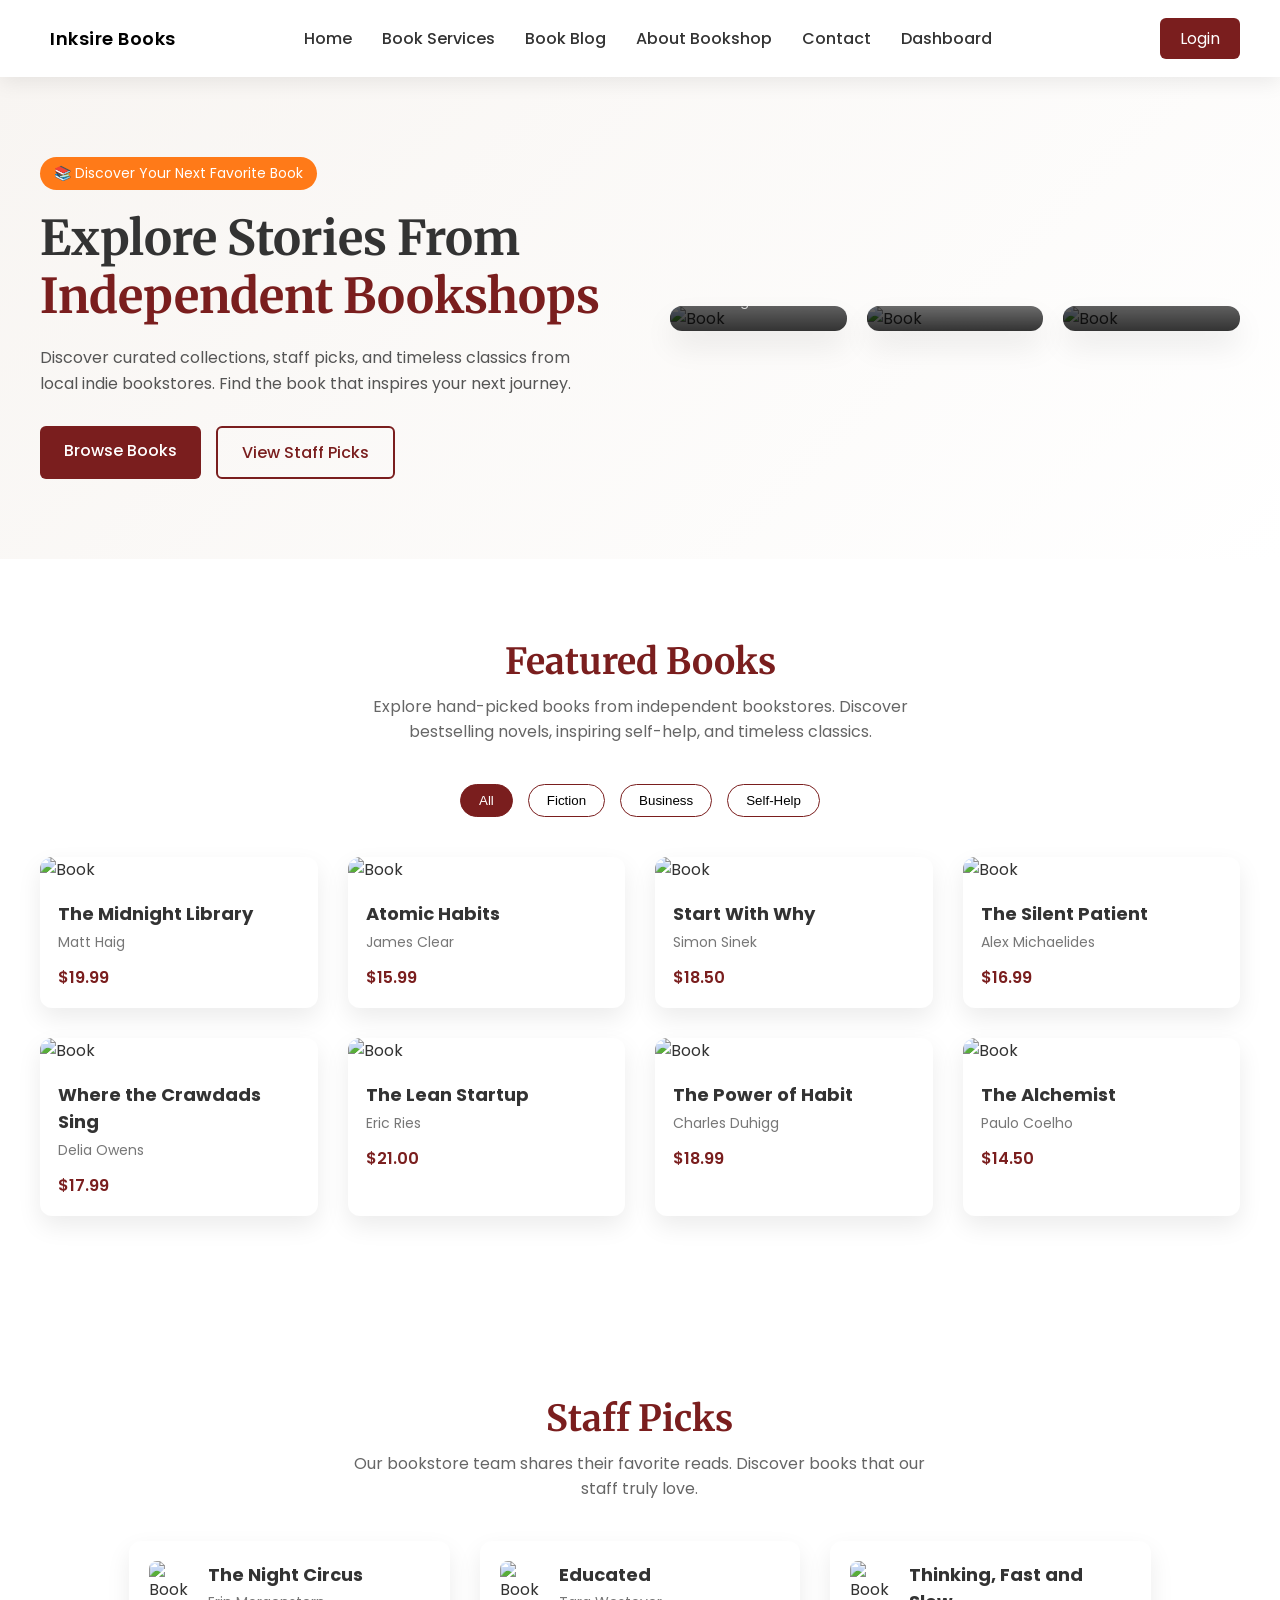
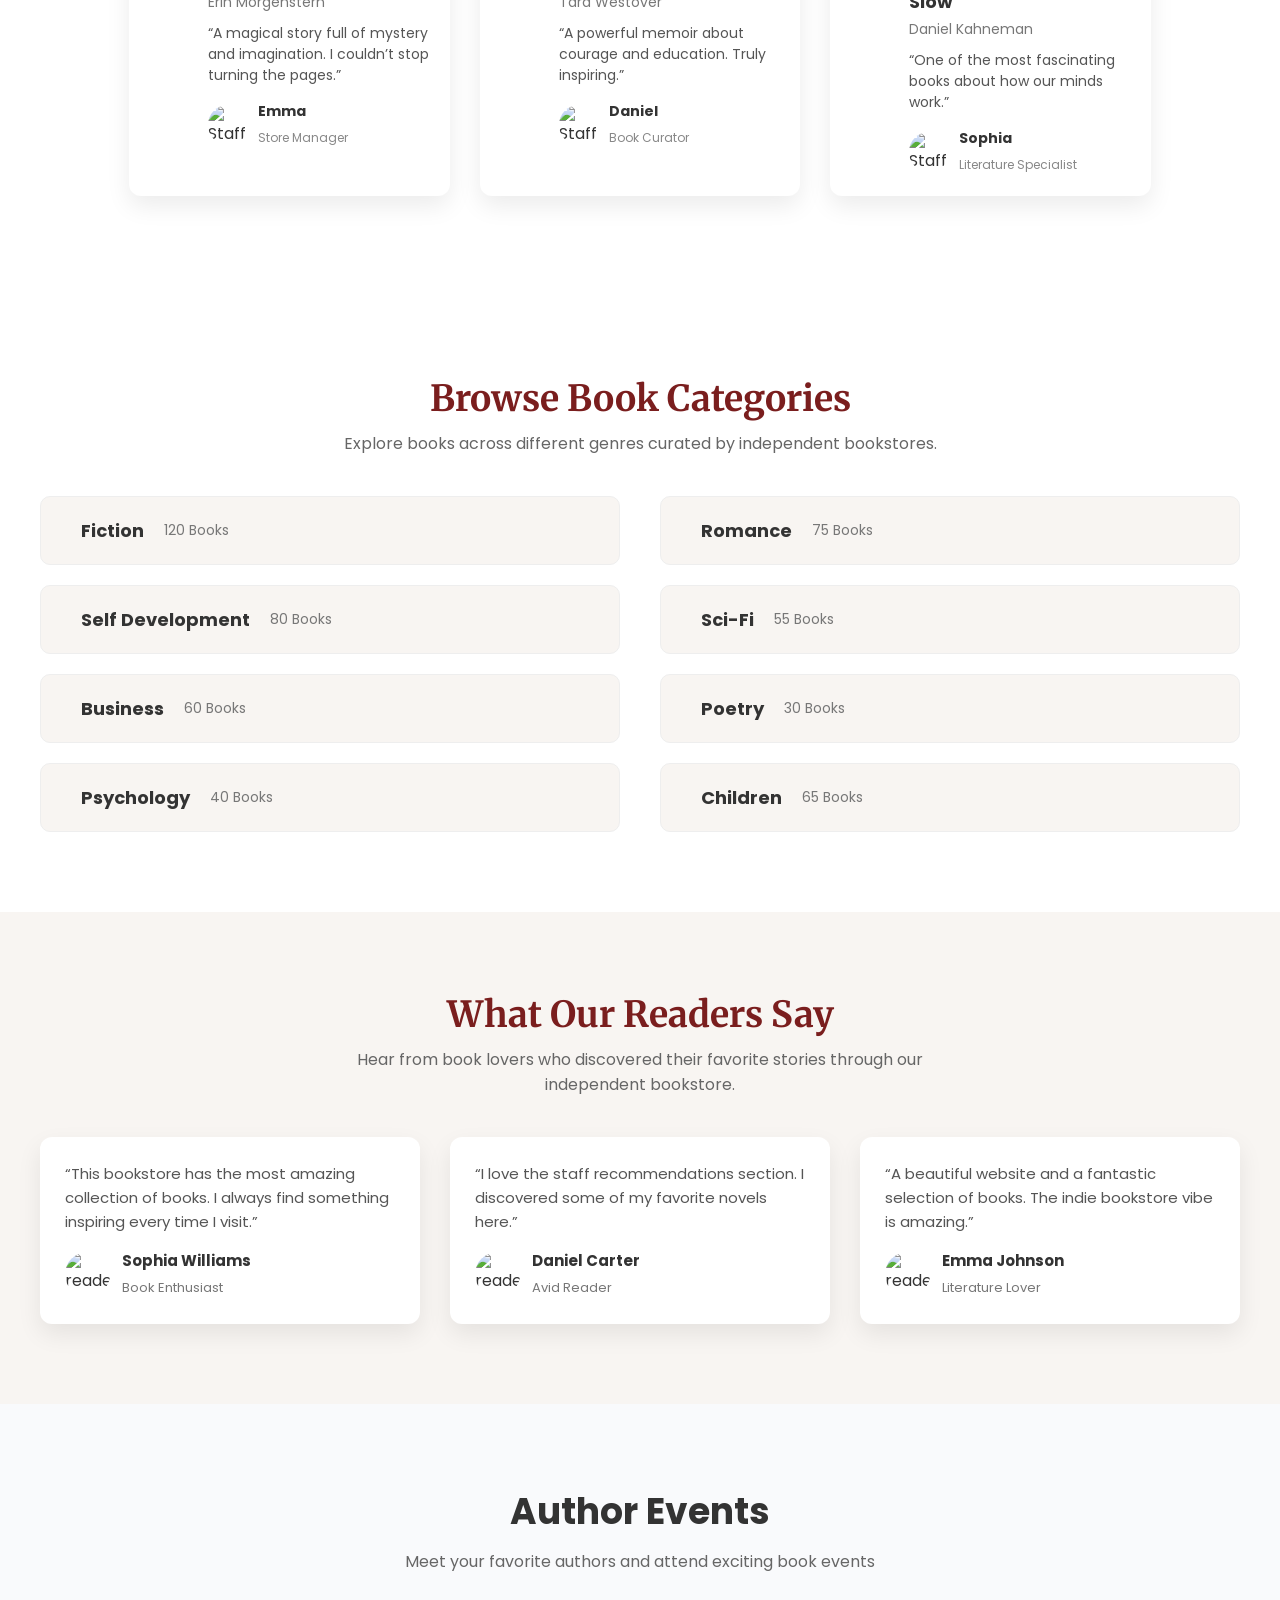
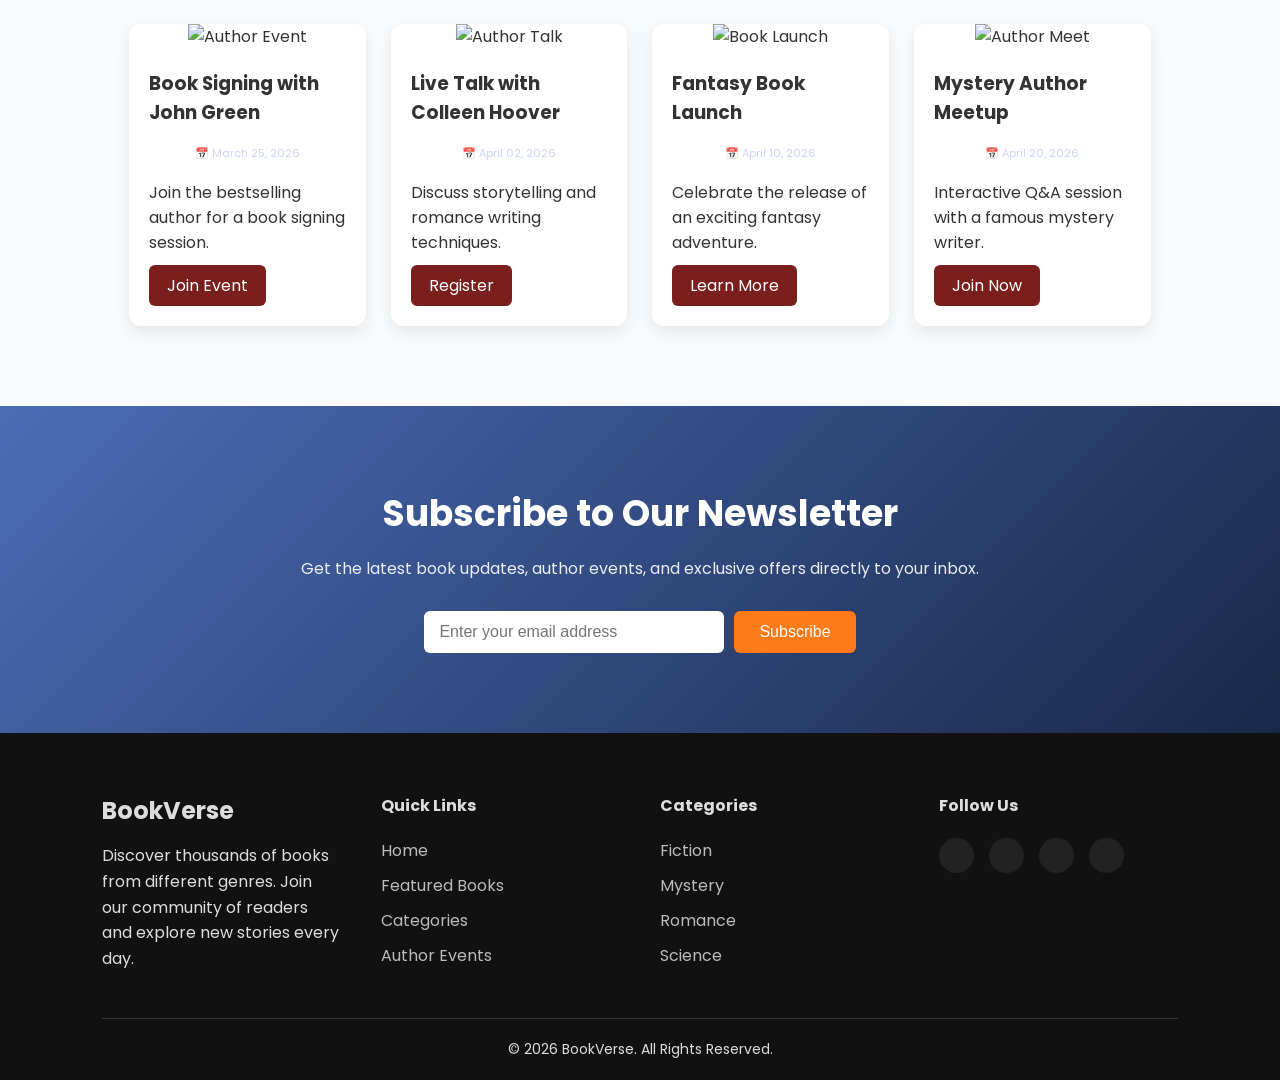
==== pages/index.html @ 0a670c66 "Add browser icon" ====
<!doctype html>
<html lang="en" dir="ltr">
<head>

<meta charset="UTF-8">
<meta name="viewport" content="width=device-width, initial-scale=1.0">

<title>Local Indie Bookstore</title>

<!-- Google Fonts -->
<link href="https://fonts.googleapis.com/css2?family=Merriweather:wght@300;400;700&family=Poppins:wght@300;400;500;600&display=swap" rel="stylesheet">

<!-- CSS -->
<link rel="stylesheet" href="../assets/css/style.css">
<link rel="stylesheet" href="../assets/css/dark-mode.css">
<link rel="stylesheet" href="../assets/css/rtl.css">

<!-- Icons -->
<link rel="stylesheet" href="https://cdnjs.cloudflare.com/ajax/libs/font-awesome/7.0.1/css/all.min.css">
<link rel="icon" type="image/svg+xml" href="data:image/svg+xml,%3Csvg xmlns='http://www.w3.org/2000/svg' viewBox='0 0 64 64'%3E%3Crect width='64' height='64' rx='12' fill='%23f2e9d8'/%3E%3Cpath d='M16 14h18c6 0 10 4 10 10v28c0 2-2 4-4 4H22c-3 0-6 2-6 4V14z' fill='%23925a2c'/%3E%3Cpath d='M16 14h18c6 0 10 4 10 10v28c0 2-2 4-4 4H22c-3 0-6 2-6 4' fill='none' stroke='%23fff' stroke-width='2'/%3E%3C/svg%3E">

</head>

<body>

<!-- HEADER -->
<header class="header">

<div class="container">

<div class="nav-wrapper">

<!-- LOGO with Font Awesome Icon -->
<!-- LOGO -->
<div class="logo">
<a href="../pages/index.html" class="logo-text">

<i class="fa-solid fa-book"></i>
<span>Inksire Books </span>

</a>
</div>

<!-- HAMBURGER -->
<div class="hamburger">
<i class="fa-solid fa-bars"></i>
</div>

<!-- NAVIGATION -->
<!-- <nav class="nav-menu">

<ul>

<li class="dropdown">

<a href="#">
Home
<span class="arrow">
<i class="fa-solid fa-chevron-down"></i>
</span>
</a>

<ul class="dropdown-menu">
<li><a href="index.html">Home Page 1</a></li>
<li><a href="Home page 2.html">Home Page 2</a></li>
</ul>

</li>

<li>
<a href="services.html">Book Services</a>
</li>

<li>
<a href="blog.html">Book Blog</a>
</li>

<li>
<a href="about.html">About Bookshop</a>
</li>

<li>
<a href="contact.html">Contact</a>
</li>
<ul>

<li class="dropdown">

<a href="#">
Dashboard
<span class="arrow">
<i class="fa-solid fa-chevron-down"></i>
</span>
</a>

<ul class="dropdown-menu">
<li><a href="Admin Dashboard.html">Admin Dashboard</a></li>
<li><a href="User Dashboard.html">User Dashboard</a></li>
</ul>
</ul>

</nav> -->
<nav class="nav-menu">

<ul>

<li class="dropdown">
<a href="#">
Home <span class="arrow"><i class="fa-solid fa-chevron-down"></i></span>
</a>
<ul class="dropdown-menu">
<li><a href="index.html">Home Page 1</a></li>
<li><a href="Home page 2.html">Home Page 2</a></li>
</ul>
</li>

<li><a href="services.html">Book Services</a></li>
<li><a href="blog.html">Book Blog</a></li>
<li><a href="about.html">About Bookshop</a></li>
<li><a href="contact.html">Contact</a></li>

<!-- ✅ FIXED DASHBOARD -->
<li class="dropdown">
<a href="#">
Dashboard <span class="arrow"><i class="fa-solid fa-chevron-down"></i></span>
</a>
<ul class="dropdown-menu">
<li><a href="Admin Dashboard.html">Admin Dashboard</a></li>
<li><a href="User Dashboard.html">User Dashboard</a></li>
</ul>
</li>

</ul>

</nav>

<!-- ACTIONS -->
<div class="nav-actions">

<button id="themeToggle" class="icon-btn">
<i class="fa-solid fa-sun"></i>
</button>

<button id="rtlToggle" class="icon-btn">
<i class="fa-solid fa-language"></i>
</button>

<a href="login.html" class="btn-login">
Login
</a>

</div>

</div>

</div>

</header>
<!-- ================= HERO SECTION ================= -->
<section class="hero">

  <div class="container hero-container">

    <!-- LEFT CONTENT -->
    <div class="hero-content">

      <span class="hero-tag">📚 Discover Your Next Favorite Book</span>

      <h1>
        Explore Stories From <span>Independent Bookshops</span>
      </h1>

      <p>
        Discover curated collections, staff picks, and timeless classics
        from local indie bookstores. Find the book that inspires your next journey.
      </p>

      <div class="hero-buttons">
        <a href="#" class="btn-primary">Browse Books</a>
        <a href="#" class="btn-secondary">View Staff Picks</a>
      </div>

    </div>


    <!-- RIGHT BOOK CARDS -->
    <div class="hero-books">

      <div class="book-card">
        <img src="https://images.unsplash.com/photo-1512820790803-83ca734da794" alt="Book">
        <div class="book-info">
          <h4>The Midnight Library</h4>
          <span>Matt Haig</span>
        </div>
      </div>

      <div class="book-card">
        <img src="https://images.unsplash.com/photo-1524578271613-d550eacf6090" alt="Book">
        <div class="book-info">
          <h4>Atomic Habits</h4>
          <span>James Clear</span>
        </div>
      </div>

      <div class="book-card">
        <img src="https://images.unsplash.com/photo-1524995997946-a1c2e315a42f" alt="Book">
        <div class="book-info">
          <h4>The Silent Patient</h4>
          <span>Alex Michaelides</span>
        </div>
      </div>

    </div>

  </div>

</section>
<!-- ================= FEATURED BOOKS ================= -->
<section class="featured-books">

  <div class="container">

    <!-- SECTION HEADER -->
    <div class="section-header">

      <h2>Featured Books</h2>

      <p>
        Explore hand-picked books from independent bookstores. Discover
        bestselling novels, inspiring self-help, and timeless classics.
      </p>

    </div>


    <!-- FILTER BUTTONS -->
    <div class="book-filters">

      <button class="filter-btn active" data-filter="all">All</button>
      <button class="filter-btn" data-filter="fiction">Fiction</button>
      <button class="filter-btn" data-filter="business">Business</button>
      <button class="filter-btn" data-filter="self">Self-Help</button>

    </div>


    <!-- BOOK GRID -->
    <div class="books-grid">

      <!-- BOOK 1 -->
      <div class="book-item fiction">

        <div class="book-image">
          <img src="https://images.unsplash.com/photo-1544947950-fa07a98d237f" alt="Book">
        </div>

        <div class="book-details">

          <h3>The Midnight Library</h3>

          <span class="author">Matt Haig</span>

          <div class="rating">
            <i class="fa-solid fa-star"></i>
            <i class="fa-solid fa-star"></i>
            <i class="fa-solid fa-star"></i>
            <i class="fa-solid fa-star"></i>
            <i class="fa-regular fa-star"></i>
          </div>

          <div class="book-footer">

            <span class="price">$19.99</span>

            <div class="book-actions">
              <a href="#"><i class="fa-solid fa-cart-shopping"></i></a>
              <a href="#"><i class="fa-solid fa-eye"></i></a>
            </div>

          </div>

        </div>

      </div>


      <!-- BOOK 2 -->
      <div class="book-item self">

        <div class="book-image">
          <img src="https://images.unsplash.com/photo-1524578271613-d550eacf6090" alt="Book">
        </div>

        <div class="book-details">

          <h3>Atomic Habits</h3>

          <span class="author">James Clear</span>

          <div class="rating">
            <i class="fa-solid fa-star"></i>
            <i class="fa-solid fa-star"></i>
            <i class="fa-solid fa-star"></i>
            <i class="fa-solid fa-star"></i>
            <i class="fa-solid fa-star"></i>
          </div>

          <div class="book-footer">

            <span class="price">$15.99</span>

            <div class="book-actions">
              <a href="#"><i class="fa-solid fa-cart-shopping"></i></a>
              <a href="#"><i class="fa-solid fa-eye"></i></a>
            </div>

          </div>

        </div>

      </div>


      <!-- BOOK 3 -->
      <div class="book-item business">

        <div class="book-image">
          <img src="https://images.unsplash.com/photo-1516979187457-637abb4f9353" alt="Book">
        </div>

        <div class="book-details">

          <h3>Start With Why</h3>

          <span class="author">Simon Sinek</span>

          <div class="rating">
            <i class="fa-solid fa-star"></i>
            <i class="fa-solid fa-star"></i>
            <i class="fa-solid fa-star"></i>
            <i class="fa-solid fa-star"></i>
            <i class="fa-regular fa-star"></i>
          </div>

          <div class="book-footer">

            <span class="price">$18.50</span>

            <div class="book-actions">
              <a href="#"><i class="fa-solid fa-cart-shopping"></i></a>
              <a href="#"><i class="fa-solid fa-eye"></i></a>
            </div>

          </div>

        </div>

      </div>


      <!-- BOOK 4 -->
      <div class="book-item fiction">

        <div class="book-image">
          <img src="https://images.unsplash.com/photo-1524995997946-a1c2e315a42f" alt="Book">
        </div>

        <div class="book-details">

          <h3>The Silent Patient</h3>

          <span class="author">Alex Michaelides</span>

          <div class="rating">
            <i class="fa-solid fa-star"></i>
            <i class="fa-solid fa-star"></i>
            <i class="fa-solid fa-star"></i>
            <i class="fa-solid fa-star"></i>
            <i class="fa-regular fa-star"></i>
          </div>

          <div class="book-footer">

            <span class="price">$16.99</span>

            <div class="book-actions">
              <a href="#"><i class="fa-solid fa-cart-shopping"></i></a>
              <a href="#"><i class="fa-solid fa-eye"></i></a>
            </div>

          </div>

        </div>

      </div>

      <!-- BOOK 5 -->
<div class="book-item fiction">

  <div class="book-image">
    <img src="https://images.unsplash.com/photo-1495446815901-a7297e633e8d" alt="Book">
  </div>

  <div class="book-details">

    <h3>Where the Crawdads Sing</h3>

    <span class="author">Delia Owens</span>

    <div class="rating">
      <i class="fa-solid fa-star"></i>
      <i class="fa-solid fa-star"></i>
      <i class="fa-solid fa-star"></i>
      <i class="fa-solid fa-star"></i>
      <i class="fa-regular fa-star"></i>
    </div>

    <div class="book-footer">
      <span class="price">$17.99</span>

      <div class="book-actions">
        <a href="#"><i class="fa-solid fa-cart-shopping"></i></a>
        <a href="#"><i class="fa-solid fa-eye"></i></a>
      </div>
    </div>

  </div>

</div>


<!-- BOOK 6 -->
<div class="book-item business">

  <div class="book-image">
    <img src="https://images.pexels.com/photos/1485653/pexels-photo-1485653.jpeg" alt="Book">
  </div>

  <div class="book-details">

    <h3>The Lean Startup</h3>

    <span class="author">Eric Ries</span>

    <div class="rating">
      <i class="fa-solid fa-star"></i>
      <i class="fa-solid fa-star"></i>
      <i class="fa-solid fa-star"></i>
      <i class="fa-solid fa-star"></i>
      <i class="fa-regular fa-star"></i>
    </div>

    <div class="book-footer">
      <span class="price">$21.00</span>

      <div class="book-actions">
        <a href="#"><i class="fa-solid fa-cart-shopping"></i></a>
        <a href="#"><i class="fa-solid fa-eye"></i></a>
      </div>
    </div>

  </div>

</div>


<!-- BOOK 7 -->
<div class="book-item self">

  <div class="book-image">
    <img src="https://images.unsplash.com/photo-1476275466078-4007374efbbe" alt="Book">
  </div>

  <div class="book-details">

    <h3>The Power of Habit</h3>

    <span class="author">Charles Duhigg</span>

    <div class="rating">
      <i class="fa-solid fa-star"></i>
      <i class="fa-solid fa-star"></i>
      <i class="fa-solid fa-star"></i>
      <i class="fa-solid fa-star"></i>
      <i class="fa-solid fa-star"></i>
    </div>

    <div class="book-footer">
      <span class="price">$18.99</span>

      <div class="book-actions">
        <a href="#"><i class="fa-solid fa-cart-shopping"></i></a>
        <a href="#"><i class="fa-solid fa-eye"></i></a>
      </div>
    </div>

  </div>

</div>


<!-- BOOK 8 -->
<div class="book-item fiction">

  <div class="book-image">
    <img src="https://images.unsplash.com/photo-1507842217343-583bb7270b66" alt="Book">
  </div>

  <div class="book-details">

    <h3>The Alchemist</h3>

    <span class="author">Paulo Coelho</span>

    <div class="rating">
      <i class="fa-solid fa-star"></i>
      <i class="fa-solid fa-star"></i>
      <i class="fa-solid fa-star"></i>
      <i class="fa-solid fa-star"></i>
      <i class="fa-regular fa-star"></i>
    </div>

    <div class="book-footer">
      <span class="price">$14.50</span>

      <div class="book-actions">
        <a href="#"><i class="fa-solid fa-cart-shopping"></i></a>
        <a href="#"><i class="fa-solid fa-eye"></i></a>
      </div>
    </div>

  </div>

</div>

    </div>

  </div>

</section>
<!-- ================= STAFF PICKS ================= -->

<section class="staff-picks">

  <div class="container">

    <!-- SECTION TITLE -->
    <div class="section-header">

      <h2>Staff Picks</h2>

      <p>
        Our bookstore team shares their favorite reads. Discover books that our staff truly love.
      </p>

    </div>


    <!-- PICKS GRID -->
    <div class="staff-grid">

      <!-- PICK 1 -->
      <div class="staff-card">

        <div class="staff-book">
          <img src="https://images.unsplash.com/photo-1544716278-ca5e3f4abd8c" alt="Book">
        </div>

        <div class="staff-info">

          <h3>The Night Circus</h3>
          <span class="author">Erin Morgenstern</span>

          <p class="staff-review">
            “A magical story full of mystery and imagination. I couldn’t stop turning the pages.”
          </p>

          <div class="staff-member">

            <img src="https://randomuser.me/api/portraits/women/45.jpg" alt="Staff">

            <div>
              <h4>Emma</h4>
              <span>Store Manager</span>
            </div>

          </div>

        </div>

      </div>


      <!-- PICK 2 -->
      <div class="staff-card">

        <div class="staff-book">
          <img src="https://images.unsplash.com/photo-1519681393784-d120267933ba" alt="Book">
        </div>

        <div class="staff-info">

          <h3>Educated</h3>
          <span class="author">Tara Westover</span>

          <p class="staff-review">
            “A powerful memoir about courage and education. Truly inspiring.”
          </p>

          <div class="staff-member">

            <img src="https://randomuser.me/api/portraits/men/32.jpg" alt="Staff">

            <div>
              <h4>Daniel</h4>
              <span>Book Curator</span>
            </div>

          </div>

        </div>

      </div>


      <!-- PICK 3 -->
      <div class="staff-card">

        <div class="staff-book">
          <img src="https://images.pexels.com/photos/159866/books-book-pages-read-literature-159866.jpeg" alt="Book">
        </div>

        <div class="staff-info">

          <h3>Thinking, Fast and Slow</h3>
          <span class="author">Daniel Kahneman</span>

          <p class="staff-review">
            “One of the most fascinating books about how our minds work.”
          </p>

          <div class="staff-member">

            <img src="https://randomuser.me/api/portraits/women/68.jpg" alt="Staff">

            <div>
              <h4>Sophia</h4>
              <span>Literature Specialist</span>
            </div>

          </div>

        </div>

      </div>

    </div>

  </div>

</section>
<!-- ================= BOOK CATEGORIES ================= -->

<section class="book-categories">

<div class="container">

<div class="section-header">

<h2>Browse Book Categories</h2>

<p>
Explore books across different genres curated by independent bookstores.
</p>

</div>


<div class="categories-wrapper">

<!-- COLUMN 1 -->
<div class="category-column">

<div class="category-card">
<i class="fa-solid fa-book-open category-icon"></i>
<h3>Fiction</h3>
<span>120 Books</span>
</div>

<div class="category-card">
<i class="fa-solid fa-lightbulb category-icon"></i>
<h3>Self Development</h3>
<span>80 Books</span>
</div>

<div class="category-card">
<i class="fa-solid fa-chart-line category-icon"></i>
<h3>Business</h3>
<span>60 Books</span>
</div>

<div class="category-card">
<i class="fa-solid fa-brain category-icon"></i>
<h3>Psychology</h3>
<span>40 Books</span>
</div>

</div>


<!-- COLUMN 2 -->
<div class="category-column">

<div class="category-card">
<i class="fa-solid fa-heart category-icon"></i>
<h3>Romance</h3>
<span>75 Books</span>
</div>

<div class="category-card">
<i class="fa-solid fa-user-astronaut category-icon"></i>
<h3>Sci-Fi</h3>
<span>55 Books</span>
</div>

<div class="category-card">
<i class="fa-solid fa-feather category-icon"></i>
<h3>Poetry</h3>
<span>30 Books</span>
</div>

<div class="category-card">
<i class="fa-solid fa-child category-icon"></i>
<h3>Children</h3>
<span>65 Books</span>
</div>

</div>

</div>

</div>

</section>
<!-- ================= TESTIMONIALS ================= -->

<section class="testimonials">

<div class="container">

<div class="section-header">

<h2>What Our Readers Say</h2>

<p>
Hear from book lovers who discovered their favorite stories through our independent bookstore.
</p>

</div>


<div class="testimonial-grid">

<!-- TESTIMONIAL 1 -->
<div class="testimonial-card">

<div class="testimonial-text">

<p>
“This bookstore has the most amazing collection of books. I always find something inspiring every time I visit.”
</p>

</div>

<div class="testimonial-rating">

<i class="fa-solid fa-star"></i>
<i class="fa-solid fa-star"></i>
<i class="fa-solid fa-star"></i>
<i class="fa-solid fa-star"></i>
<i class="fa-solid fa-star"></i>

</div>

<div class="testimonial-user">

<img src="https://randomuser.me/api/portraits/women/44.jpg" alt="reader">

<div>
<h4>Sophia Williams</h4>
<span>Book Enthusiast</span>
</div>

</div>

</div>


<!-- TESTIMONIAL 2 -->
<div class="testimonial-card">

<div class="testimonial-text">

<p>
“I love the staff recommendations section. I discovered some of my favorite novels here.”
</p>

</div>

<div class="testimonial-rating">

<i class="fa-solid fa-star"></i>
<i class="fa-solid fa-star"></i>
<i class="fa-solid fa-star"></i>
<i class="fa-solid fa-star"></i>
<i class="fa-regular fa-star"></i>

</div>

<div class="testimonial-user">

<img src="https://randomuser.me/api/portraits/men/32.jpg" alt="reader">

<div>
<h4>Daniel Carter</h4>
<span>Avid Reader</span>
</div>

</div>

</div>


<!-- TESTIMONIAL 3 -->
<div class="testimonial-card">

<div class="testimonial-text">

<p>
“A beautiful website and a fantastic selection of books. The indie bookstore vibe is amazing.”
</p>

</div>

<div class="testimonial-rating">

<i class="fa-solid fa-star"></i>
<i class="fa-solid fa-star"></i>
<i class="fa-solid fa-star"></i>
<i class="fa-solid fa-star"></i>
<i class="fa-solid fa-star"></i>

</div>

<div class="testimonial-user">

<img src="https://randomuser.me/api/portraits/women/68.jpg" alt="reader">

<div>
<h4>Emma Johnson</h4>
<span>Literature Lover</span>
</div>

</div>

</div>

</div>

</div>

</section>
<section class="author-events">
  <div class="container">

    <h2 class="section-title">Author Events</h2>
    <p class="section-subtitle">
      Meet your favorite authors and attend exciting book events
    </p>

    <div class="events-grid">

      <!-- Event 1 -->
      <div class="event-card">
        <img src="https://images.unsplash.com/photo-1529156069898-49953e39b3ac" alt="Author Event">
        <div class="event-content">
          <h3>Book Signing with John Green</h3>
          <p class="event-date">📅 March 25, 2026</p>
          <p>Join the bestselling author for a book signing session.</p>
          <a href="#" class="event-btn">Join Event</a>
        </div>
      </div>

      <!-- Event 2 -->
      <div class="event-card">
        <img src="https://images.unsplash.com/photo-1512820790803-83ca734da794" alt="Author Talk">
        <div class="event-content">
          <h3>Live Talk with Colleen Hoover</h3>
          <p class="event-date">📅 April 02, 2026</p>
          <p>Discuss storytelling and romance writing techniques.</p>
          <a href="#" class="event-btn">Register</a>
        </div>
      </div>

      <!-- Event 3 -->
      <div class="event-card">
        <img src="https://images.unsplash.com/photo-1516979187457-637abb4f9353" alt="Book Launch">
        <div class="event-content">
          <h3>Fantasy Book Launch</h3>
          <p class="event-date">📅 April 10, 2026</p>
          <p>Celebrate the release of an exciting fantasy adventure.</p>
          <a href="#" class="event-btn">Learn More</a>
        </div>
      </div>

      <!-- Event 4 -->
      <div class="event-card">
        <img src="https://images.unsplash.com/photo-1495446815901-a7297e633e8d" alt="Author Meet">
        <div class="event-content">
          <h3>Mystery Author Meetup</h3>
          <p class="event-date">📅 April 20, 2026</p>
          <p>Interactive Q&A session with a famous mystery writer.</p>
          <a href="#" class="event-btn">Join Now</a>
        </div>
      </div>

    </div>

  </div>
</section>
<section class="newsletter">
  <div class="newsletter-container">

    <h2 class="newsletter-title">Subscribe to Our Newsletter</h2>

    <p class="newsletter-text">
      Get the latest book updates, author events, and exclusive offers directly to your inbox.
    </p>

    <form class="newsletter-form">

      <input 
        type="email" 
        placeholder="Enter your email address" 
        required
      >

      <button type="submit">Subscribe</button>

    </form>

  </div>
</section>

<footer class="footer">
  <div class="footer-container">

    <!-- Column 1 -->
    <div class="footer-col">
      <h3 class="footer-logo">BookVerse</h3>
      <p>
        Discover thousands of books from different genres. 
        Join our community of readers and explore new stories every day.
      </p>
    </div>

    <!-- Column 2 -->
    <div class="footer-col">
      <h4>Quick Links</h4>
      <ul>
        <li><a href="#">Home</a></li>
        <li><a href="#">Featured Books</a></li>
        <li><a href="#">Categories</a></li>
        <li><a href="#">Author Events</a></li>
      </ul>
    </div>

    <!-- Column 3 -->
    <div class="footer-col">
      <h4>Categories</h4>
      <ul>
        <li><a href="#">Fiction</a></li>
        <li><a href="#">Mystery</a></li>
        <li><a href="#">Romance</a></li>
        <li><a href="#">Science</a></li>
      </ul>
    </div>

    <!-- Column 4 -->
    <div class="footer-col">
      <h4>Follow Us</h4>

      <div class="social-icons">
        <a href="#"><i class="fab fa-facebook-f"></i></a>
        <a href="#"><i class="fab fa-twitter"></i></a>
        <a href="#"><i class="fab fa-instagram"></i></a>
        <a href="#"><i class="fab fa-linkedin-in"></i></a>
      </div>

    </div>

  </div>

  <div class="footer-bottom">
    <p>© 2026 BookVerse. All Rights Reserved.</p>
  </div>

</footer>

<script src="../assets/js/main.js"></script>

</body>
</html>
---- assets/css/style.css ----
/* RESET */

*{
margin:0;
padding:0;
box-sizing:border-box;
}

/* COLOR SYSTEM */

:root{

--primary-color:#7A1E1E;
--secondary-color:#C19A6B;
--bg-color:#F8F5F2;
--text-color:#333;

}

/* BODY */

body{
font-family:'Poppins',sans-serif;
background:var(--bg-color);
color:var(--text-color);
transition:0.4s;
}

/* CONTAINER */

.container{
width:95%;
max-width:1400px;
margin:auto;
}

/* HEADER */

.header{
background:white;
position:sticky;
top:0;
z-index:2000;
box-shadow:0 5px 20px rgba(0,0,0,0.08);
}

/* NAV WRAPPER */

.nav-wrapper{
display:flex;
align-items:center;
justify-content:space-between;
padding:18px 0;
}

/* LOGO */

/* .logo img{
width:160px;
} */
/* Logo container */
.logo-text{

display:flex;
align-items:center;
gap:10px;

font-size:18px;
font-weight:600;

text-decoration:ghostwhite;
color:#000000;

}

/* SPA ICON */

.logo-text i{

font-size:26px;

color:#c89b6e;

}

/* LOGO NAME */

.logo-text span{

font-family:"Poppins",sans-serif;

letter-spacing:0.5px;}
/* NAV MENU */

.nav-menu ul{
display:flex;
gap:30px;
list-style:none;
align-items:center;
}

.nav-menu a{
text-decoration:none;
font-weight:500;
color:#333;
position:relative;
}

/* HOVER */

.nav-menu a:hover{
color:var(--primary-color);
}

/* UNDERLINE EFFECT */

.nav-menu a::after{
content:"";
position:absolute;
left:0;
bottom:-5px;
width:0%;
height:2px;
background:var(--secondary-color);
transition:0.3s;
}

.nav-menu a:hover::after{
width:100%;
}

/* DROPDOWN */
/* FIX DROPDOWN POSITION */

.dropdown{
position:relative;
}

.dropdown-menu{
position:absolute;
top:calc(100% + 30px);
left:0; /* ✅ FIXED */

background:white;
min-width:220px;

border-radius:8px;

box-shadow:0 10px 25px rgba(0,0,0,0.08);

opacity:0;
visibility:hidden;
transform:translateY(10px);
transition:0.3s;

flex-direction:column;
padding-left:0;
padding-right:0;
}

/* Home dropdown remove inner left/right spacing */
.nav-menu > ul > li.dropdown:first-child .dropdown-menu a{
padding-left:0;
padding-right:0;
}

.nav-menu > ul > li.dropdown:first-child .dropdown-menu{
padding-left:0;
padding-right:0;
}

.nav-menu > ul > li.dropdown:first-child .dropdown-menu li a{
padding-left:0 !important;
padding-right:0 !important;
}

/* SHOW ON HOVER (DESKTOP) */

.dropdown:hover .dropdown-menu{
opacity:1;
visibility:visible;
transform:translateY(0);
}

/* .dropdown-menu{

position:absolute;
top:100%;
left:200px;
background:white;
list-style:none;
min-width:250px;
border-radius:8px;
box-shadow:0 10px 25px rgba(0,0,0,0.08);
opacity:0;
visibility:hidden;
transform:translateY(10px);
transition:0.3s;
display: flex;
flex-direction: column;

}

.dropdown:hover .dropdown-menu{
opacity:1;
visibility:visible;
transform:translateY(0);
}

.dropdown-menu a{
display:block;
padding:7px 20px;
}

.dropdown-menu a:hover{
background:#f3f3f3;
} */

/* ACTION BUTTONS */

.nav-actions{
display:flex;
align-items:center;
gap:20px;
}

.icon-btn{
border:none;
background:none;
font-size:18px;
cursor:pointer;
}

.btn-login{
padding:8px 20px;
background:var(--primary-color);
color:white;
text-decoration:none;
border-radius:6px;
transition:0.3s;
}

.btn-login:hover{
background:#5d1515;
}

/* HAMBURGER */

.hamburger{
display:none;
font-size:24px;
cursor:pointer;
}
@media(max-width:900px){

/* SHOW HAMBURGER */
.hamburger{
display:block;
}

/* NAV MENU MOBILE */
.nav-menu{
position:absolute;
top:70px;
left:0;
width:100%;
background:white;

display:none;
flex-direction:column;
padding:20px;
}

/* ACTIVE MENU */
.nav-menu.active{
display:flex;
}

/* STACK ITEMS */
.nav-menu ul{
flex-direction:column;
gap:15px;
}

/* DROPDOWN MOBILE */
.dropdown-menu{
position:static;
box-shadow:none;
opacity:1;
visibility:visible;
display:none;
transform:none;
}

/* SHOW DROPDOWN ON CLICK */
.dropdown.active .dropdown-menu{
display:block;
}
}
/* ================= HERO SECTION ================= */

.hero{

padding:80px 0;
background:linear-gradient(135deg,#f8f5f2,#ffffff);

}

.hero-container{

display:grid;
grid-template-columns:1fr 1fr;
align-items:center;
gap:60px;

}

/* HERO TEXT */

.hero-tag{

background:#C19A6B;
color:white;
padding:6px 14px;
border-radius:20px;
font-size:14px;
display:inline-block;
margin-bottom:20px;

}

.hero-content h1{

font-size:48px;
line-height:1.2;
margin-bottom:20px;
font-family:'Merriweather',serif;

}

.hero-content h1 span{

color:#7A1E1E;

}

.hero-content p{

color:#555;
margin-bottom:30px;
font-size:16px;
line-height:1.6;

}

/* HERO BUTTONS */

.hero-buttons{

display:flex;
gap:15px;

}

.btn-primary{

background:#7A1E1E;
color:white;
padding:12px 24px;
border-radius:6px;
text-decoration:none;
font-weight:500;
transition:0.3s;

}

.btn-primary:hover{

background:#5e1414;
transform:translateY(-3px);

}

.btn-secondary{

border:2px solid #7A1E1E;
padding:12px 24px;
border-radius:6px;
text-decoration:none;
color:#7A1E1E;
font-weight:500;
transition:0.3s;

}

.btn-secondary:hover{

background:#7A1E1E;
color:white;

}

/* ================= BOOK CARDS ================= */

.hero-books{

display:grid;
grid-template-columns:repeat(3,1fr);
gap:20px;

}

.book-card{

position:relative;
border-radius:12px;
overflow:hidden;
box-shadow:0 10px 30px rgba(0,0,0,0.1);
transition:0.4s;

}

.book-card img{

width:100%;
height:260px;
object-fit:cover;
transition:0.4s;

}

.book-card:hover img{

transform:scale(1.1);

}

.book-card:hover{

transform:translateY(-10px);

}

/* BOOK INFO */

.book-info{

position:absolute;
bottom:0;
left:0;
width:100%;
padding:15px;
background:linear-gradient(transparent,rgba(0,0,0,0.8));
color:white;

}

.book-info h4{

font-size:16px;

}

.book-info span{

font-size:13px;
opacity:0.8;

}
/* ================= FEATURED BOOKS ================= */

.featured-books{
padding:80px 0;
background:#ffffff;
}

/* SECTION HEADER */

.section-header{
text-align:center;
margin-bottom:40px;
}

.section-header h2{
font-size:36px;
font-family:'Merriweather',serif;
color:#7A1E1E;
margin-bottom:10px;
}

.section-header p{
color:#666;
max-width:600px;
margin:auto;
}

/* FILTER BUTTONS */

.book-filters{
display:flex;
justify-content:center;
gap:15px;
margin-bottom:40px;
flex-wrap:wrap;
}

.filter-btn{
border:1px solid #7A1E1E;
padding:8px 18px;
background:white;
cursor:pointer;
border-radius:20px;
transition:0.3s;
}

.filter-btn.active,
.filter-btn:hover{
background:#7A1E1E;
color:white;
}

/* BOOK GRID */

.books-grid{
display:grid;
grid-template-columns:repeat(auto-fit,minmax(220px,1fr));
gap:30px;
}

/* BOOK CARD */

.book-item{
background:white;
border-radius:12px;
overflow:hidden;
box-shadow:0 10px 25px rgba(0,0,0,0.08);
transition:0.4s;
}

.book-item:hover{
transform:translateY(-10px);
}

/* IMAGE */

.book-image img{
width:100%;
height:260px;
object-fit:cover;
transition:0.4s;
}

.book-item:hover img{
transform:scale(1.08);
}

/* DETAILS */

.book-details{
padding:18px;
}

.book-details h3{
font-size:18px;
margin-bottom:5px;
}

.author{
font-size:14px;
color:#777;
display:block;
margin-bottom:10px;
}

/* RATING */

.rating{
color:#f5b50a;
margin-bottom:12px;
}

/* FOOTER */

.book-footer{
display:flex;
justify-content:space-between;
align-items:center;
}

.price{
font-weight:600;
color:#7A1E1E;
}

.book-actions a{
margin-left:10px;
color:#555;
font-size:16px;
transition:0.3s;
}

.book-actions a:hover{
color:#7A1E1E;
}
/* ================= STAFF PICKS ================= */

.staff-picks{
padding:80px 0;
background:#f8f5f2;
}

.staff-grid{
display:grid;
grid-template-columns:repeat(auto-fit,minmax(300px,1fr));
gap:30px;
}

/* CARD */

.staff-card{
display:flex;
gap:20px;
background:white;
padding:20px;
border-radius:12px;
box-shadow:0 10px 25px rgba(0,0,0,0.08);
transition:0.4s;
}

.staff-card:hover{
transform:translateY(-10px);
}

/* BOOK IMAGE */

.staff-book img{
width:110px;
height:160px;
object-fit:cover;
border-radius:8px;
}

/* INFO */

.staff-info h3{
font-size:18px;
margin-bottom:4px;
}

.staff-info .author{
font-size:14px;
color:#777;
display:block;
margin-bottom:10px;
}

/* REVIEW */

.staff-review{
font-size:14px;
color:#555;
margin-bottom:15px;
}

/* STAFF MEMBER */

.staff-member{
display:flex;
align-items:center;
gap:10px;
}

.staff-member img{
width:40px;
height:40px;
border-radius:50%;
object-fit:cover;
}

.staff-member h4{
font-size:14px;
margin-bottom:2px;
}

.staff-member span{
font-size:12px;
color:#888;
}
/* ================= BOOK CATEGORIES ================= */

.book-categories{
padding:80px 0;
background:#fff;
}

/* WRAPPER */

.categories-wrapper{

display:grid;
grid-template-columns:1fr 1fr;
gap:40px;
margin-top:40px;

}

/* COLUMN */

.category-column{

display:flex;
flex-direction:column;
gap:20px;

}

/* CARD */

.category-card{

display:flex;
align-items:center;
gap:20px;
padding:20px;
border-radius:10px;
background:#f8f5f2;
border:1px solid #eee;
transition:0.4s;
cursor:pointer;

}

.category-card:hover{

transform:translateY(-5px);
background:#7A1E1E;
color:#fff;
box-shadow:0 10px 20px rgba(0,0,0,0.1);

}

/* ICON */

.category-icon{

font-size:24px;
color:#7A1E1E;
transition:0.3s;

}

.category-card:hover .category-icon{

color:#fff;

}

/* TEXT */

.category-card h3{

font-size:18px;

}

.category-card span{

font-size:14px;
color:#777;

}

.category-card:hover span{

color:#f3f3f3;

}
/* =========================
   TABLET RESPONSIVE
========================= */

@media(max-width:992px){

.categories-wrapper{
grid-template-columns:1fr; /* ✅ stack columns */
gap:30px;
}

.category-card{
padding:18px;
}

.category-card h3{
font-size:17px;
}

}


/* =========================
   MOBILE RESPONSIVE
========================= */

@media(max-width:600px){

.book-categories{
padding:60px 0;
}

/* SINGLE COLUMN */
.categories-wrapper{
grid-template-columns:1fr;
gap:20px;
}

/* CARD DESIGN */
.category-card{
padding:16px;
gap:15px;
border-radius:8px;
}

/* ICON SMALL */
.category-icon{
font-size:20px;
}

/* TEXT */
.category-card h3{
font-size:16px;
}

.category-card span{
font-size:13px;
}

/* REMOVE HEAVY HOVER ON MOBILE */
.category-card:hover{
transform:none;
box-shadow:none;
}

}
/* ================= TESTIMONIALS ================= */

.testimonials{
padding:80px 0;
background:#f8f5f2;
}

/* GRID */

.testimonial-grid{
display:grid;
grid-template-columns:repeat(auto-fit,minmax(280px,1fr));
gap:30px;
margin-top:40px;
}

/* CARD */

.testimonial-card{

background:white;
padding:25px;
border-radius:12px;
box-shadow:0 10px 25px rgba(0,0,0,0.08);
transition:0.4s;

}

.testimonial-card:hover{

transform:translateY(-10px);

}

/* TEXT */

.testimonial-text p{

font-size:15px;
color:#555;
line-height:1.6;
margin-bottom:15px;

}

/* RATING */

.testimonial-rating{

color:#f5b50a;
margin-bottom:15px;

}

/* USER */

.testimonial-user{

display:flex;
align-items:center;
gap:12px;

}

.testimonial-user img{

width:45px;
height:45px;
border-radius:50%;
object-fit:cover;

}

.testimonial-user h4{

font-size:15px;
margin-bottom:2px;

}

.testimonial-user span{

font-size:13px;
color:#777;

}
/* Author Events Section */

.author-events{
  padding:80px 8%;
  background:#f9fafc;
  text-align:center;
}

.container{
  max-width:1200px;
  margin:auto;
}

.section-title{
  font-size:36px;
  margin-bottom:10px;
}

.section-subtitle{
  color:#666;
  margin-bottom:50px;
}

/* Grid */

.events-grid{
  display:grid;
  grid-template-columns:repeat(4,1fr);
  gap:25px;
}

/* Card */

.event-card{
  background:#fff;
  border-radius:12px;
  overflow:hidden;
  box-shadow:0 6px 15px rgba(0,0,0,0.08);
  transition:0.4s;
}

.event-card img{
  width:100%;
  height:200px;
  object-fit:cover;
}

/* Content */

.event-content{
  padding:20px;
  text-align:left;
}

.event-content h3{
  margin-bottom:10px;
}

.event-date{
  font-size:14px;
  color:#888;
  margin-bottom:10px;
}

/* Button */

.event-btn{
  display:inline-block;
  margin-top:10px;
  padding:8px 18px;
  background:#7A1E1E;
  color:#fff;
  text-decoration:none;
  border-radius:6px;
  transition:0.3s;
}

.event-btn:hover{
  background:#7A1E1E;
}

/* Hover Effect */

.event-card:hover{
  transform:translateY(-8px);
  box-shadow:0 12px 25px rgba(0,0,0,0.15);
}
@media(max-width:1000px){

  .events-grid{
    grid-template-columns:repeat(2,1fr);
  }

}

@media(max-width:600px){

  .events-grid{
    grid-template-columns:1fr;
  }

}
/* Newsletter Section */

.newsletter{
  padding:80px 8%;
  background:linear-gradient(135deg,#4b6cb7,#182848);
  text-align:center;
  color:#fff;
}

.newsletter-container{
  max-width:700px;
  margin:auto;
}

.newsletter-title{
  font-size:36px;
  margin-bottom:15px;
}

.newsletter-text{
  margin-bottom:30px;
  opacity:0.9;
}

/* Form */

.newsletter-form{
  display:flex;
  justify-content:center;
  gap:10px;
  flex-wrap:wrap;
}

.newsletter-form input{
  padding:12px 15px;
  width:300px;
  border:none;
  border-radius:6px;
  outline:none;
  font-size:16px;
}

.newsletter-form button{
  padding:12px 25px;
  border:none;
  border-radius:6px;
  background:#ff7a18;
  color:#fff;
  font-size:16px;
  cursor:pointer;
  transition:0.3s;
}

.newsletter-form button:hover{
  background:#ff5400;
  transform:translateY(-2px);
}
@media(max-width:600px){

.newsletter-form{
flex-direction:column;
}

.newsletter-form input{
width:100%;
}

.newsletter-form button{
width:100%;
}

}
/* Footer */

.footer{
  background:#111;
  color:#ddd;
  padding:60px 8% 20px;
}

.footer-container{
  display:grid;
  grid-template-columns:repeat(4,1fr);
  gap:40px;
}

.footer-col h4{
  margin-bottom:20px;
}

.footer-logo{
  font-size:24px;
  margin-bottom:15px;
}

.footer-col p{
  line-height:1.6;
}

.footer-col ul{
  list-style:none;
  padding:0;
}

.footer-col ul li{
  margin-bottom:10px;
}

.footer-col ul li a{
  color:#bbb;
  text-decoration:none;
  transition:0.3s;
}

.footer-col ul li a:hover{
  color:#fff;
  padding-left:5px;
}

/* Social Icons */

.social-icons{
  display:flex;
  gap:15px;
}

.social-icons a{
  width:35px;
  height:35px;
  display:flex;
  align-items:center;
  justify-content:center;
  background:#222;
  border-radius:50%;
  color:#fff;
  transition:0.3s;
}

.social-icons a:hover{
  background:#ff7a18;
  transform:translateY(-3px);
}

/* Bottom */

.footer-bottom{
  text-align:center;
  border-top:1px solid #333;
  margin-top:40px;
  padding-top:20px;
  font-size:14px;
}
@media(max-width:900px){

.footer-container{
grid-template-columns:repeat(2,1fr);
}

}

@media(max-width:500px){

.footer-container{
grid-template-columns:1fr;
text-align:center;
}

.social-icons{
justify-content:center;
}

}
/* HERO SECTION */

.hero2{
  position:relative;
  height:90vh;
  background:url("https://images.unsplash.com/photo-1495446815901-a7297e633e8d") center/cover no-repeat;
  display:flex;
  align-items:center;
}

/* Overlay */

.hero2-overlay{
  position:absolute;
  width:100%;
  height:100%;
  background:linear-gradient(90deg,rgba(0,0,0,0.75),rgba(0,0,0,0.3));
  top:0;
  left:0;
}

/* Container */

.hero2-container{
  position:relative;
  z-index:2;
}

.hero2-content{
  max-width:600px;
  color:#fff;
}

/* Tag */

.hero-tag{
  display:inline-block;
  background:#ff7a18;
  padding:6px 14px;
  border-radius:20px;
  font-size:14px;
  margin-bottom:20px;
}

/* Title */

.hero2-content h1{
  font-size:50px;
  line-height:1.2;
  margin-bottom:20px;
}

.hero2-content h1 span{
  color:#ff7a18;
}

/* Text */

.hero2-content p{
  font-size:18px;
  margin-bottom:30px;
  color:#ddd;
}

/* Buttons */

.hero-buttons{
  display:flex;
  gap:15px;
}

.hero-btn{
  padding:12px 28px;
  border-radius:6px;
  text-decoration:none;
  font-weight:500;
  transition:0.3s;
}

/* Primary */

.primary-btn{
  background:#ff7a18;
  color:#fff;
}

.primary-btn:hover{
  background:#ff5400;
  transform:translateY(-3px);
}

/* Secondary */

.secondary-btn{
  border:2px solid #fff;
  color:#fff;
}

.secondary-btn:hover{
  background:#fff;
  color:#000;
}
/* HOME PAGE 2 HERO */

.hp2-hero{

position:relative;
padding:120px 8%;
background:url("https://images.unsplash.com/photo-1495446815901-a7297e633e8d")
center/cover no-repeat;

}

/* overlay */

.hp2-hero-overlay{

position:absolute;
top:0;
left:0;
width:100%;
height:100%;
background:linear-gradient(90deg,rgba(0,0,0,0.75),rgba(0,0,0,0.3));

}

/* layout */

.hp2-hero-layout{

position:relative;
display:grid;
grid-template-columns:1fr 1fr;
align-items:center;
gap:60px;

}

/* text */

.hp2-hero-text{

color:#fff;
max-width:550px;

}

.hp2-hero-label{

display:inline-block;
background:#C19A6B;
padding:6px 14px;
border-radius:20px;
font-size:14px;
margin-bottom:20px;

}

.hp2-hero-text h1{

font-size:52px;
line-height:1.2;
margin-bottom:20px;

}

.hp2-hero-text h1 span{

color:#C19A6B;

}

.hp2-hero-text p{

font-size:18px;
color:#ddd;
margin-bottom:35px;

}

/* buttons */

.hp2-hero-actions{

display:flex;
gap:18px;

}

.hp2-btn{

padding:12px 28px;
border-radius:6px;
text-decoration:none;
font-weight:500;
transition:0.3s;

}

.hp2-btn-primary{

background:#7A1E1E;
color:#fff;

}

.hp2-btn-primary:hover{

background:#5c1515;
transform:translateY(-3px);

}

.hp2-btn-outline{

border:2px solid #fff;
color:#fff;

}

.hp2-btn-outline:hover{

background:#fff;
color:#000;

}

/* floating books */

.hp2-floating-books{

position:relative;
height:400px;

}

.hp2-book{

position:absolute;
width:150px;
border-radius:10px;
overflow:hidden;
box-shadow:0 20px 40px rgba(0,0,0,0.4);
animation:hp2Float 6s ease-in-out infinite;

}

.hp2-book img{

width:100%;
display:block;

}

/* positions */

.hp2-book-a{

top:20px;
left:40px;

}

.hp2-book-b{

top:120px;
left:200px;
animation-delay:2s;

}

.hp2-book-c{

top:250px;
left:80px;
animation-delay:4s;

}

/* animation */

@keyframes hp2Float{

0%{transform:translateY(0)}
50%{transform:translateY(-20px)}
100%{transform:translateY(0)}

}
@media(max-width:900px){

.hp2-hero-layout{

grid-template-columns:1fr;

}

.hp2-floating-books{

height:300px;
margin-top:40px;

}

.hp2-hero-text h1{

font-size:38px;

}

}
/* SECTION */

.hp2-collections{

padding:100px 8%;
background:#f8f5f2;

}

/* HEADER */

.hp2-collections-header{

text-align:center;
max-width:700px;
margin:auto;
margin-bottom:60px;

}

.hp2-collections-header h2{

font-size:40px;
margin-bottom:15px;

}

.hp2-collections-header p{

color:#666;
font-size:17px;

}

/* GRID */

.hp2-collections-grid{

display:grid;
grid-template-columns:repeat(4,1fr);
gap:25px;

}

/* CARD */

.hp2-collection-card{

position:relative;
height:350px;
border-radius:14px;
overflow:hidden;
cursor:pointer;

}

/* IMAGE */

.hp2-collection-card img{

width:100%;
height:100%;
object-fit:cover;
transition:transform 0.6s ease;

}

/* OVERLAY */

.hp2-collection-overlay{

position:absolute;
top:0;
left:0;
width:100%;
height:100%;

background:linear-gradient(
180deg,
rgba(0,0,0,0.2),
rgba(0,0,0,0.7)
);

}

/* CONTENT */

.hp2-collection-content{

position:absolute;
bottom:30px;
left:30px;
color:#fff;

}

.hp2-collection-content h3{

font-size:24px;
font-weight:600;

}

/* HOVER */

.hp2-collection-card:hover img{

transform:scale(1.1);

}
@media(max-width:1100px){

.hp2-collections-grid{

grid-template-columns:repeat(2,1fr);

}

}

@media(max-width:600px){

.hp2-collections-grid{

grid-template-columns:1fr;

}

.hp2-collection-card{

height:260px;

}

}
/* SECTION */

.hp2-staff{
padding:100px 8%;
background:#fff;
}

/* HEADER */

.hp2-staff-header{
text-align:center;
margin-bottom:50px;
}

.hp2-staff-header h2{
font-size:40px;
margin-bottom:10px;
}

.hp2-staff-header p{
color:#666;
}

/* SLIDER */

.hp2-staff-slider{
position:relative;
}

.hp2-staff-track{
display:flex;
gap:25px;
overflow:hidden;
scroll-behavior:smooth;
}

/* BOOK CARD */

.hp2-book-card{
width:220px;
background:#fff;
border-radius:12px;
overflow:hidden;
box-shadow:0 15px 30px rgba(0,0,0,0.08);
flex-shrink:0;
transition:0.3s;
}

/* IMAGE */

.hp2-book-img{
position:relative;
height:300px;
}

.hp2-book-img img{
width:100%;
height:100%;
object-fit:cover;
}

/* HOVER OVERLAY */

.hp2-book-overlay{
position:absolute;
top:0;
left:0;
width:100%;
height:100%;
background:rgba(0,0,0,0.6);
display:flex;
align-items:center;
justify-content:center;
opacity:0;
transition:0.4s;
}

.hp2-book-card:hover .hp2-book-overlay{
opacity:1;
}

/* PREVIEW BUTTON */

.hp2-preview-btn{
background:#C19A6B;
color:#fff;
padding:10px 18px;
border-radius:6px;
text-decoration:none;
font-size:14px;
}

/* BOOK INFO */

.hp2-book-info{
padding:18px;
}

.hp2-book-info h4{
font-size:16px;
margin-bottom:5px;
}

.hp2-author{
font-size:14px;
color:#777;
margin-bottom:8px;
}

/* RATING */

.hp2-rating{
color:#f5b50a;
font-size:14px;
}

/* ARROWS */

.hp2-staff-arrow{
position:absolute;
top:40%;
transform:translateY(-50%);
background:#fff;
border:none;
width:40px;
height:40px;
border-radius:50%;
cursor:pointer;
box-shadow:0 10px 20px rgba(0,0,0,0.15);
}

.hp2-staff-arrow.prev{
left:-20px;
}

.hp2-staff-arrow.next{
right:-20px;
}
.hp2-collections{
padding:110px 8%;
background:#f7f5f2;
}

/* header */

.hp2-collections-header{
text-align:center;
max-width:700px;
margin:auto;
margin-bottom:70px;
}

.hp2-collections-header h2{
font-size:40px;
margin-bottom:12px;
}

.hp2-collections-header p{
color:#666;
font-size:17px;
}

/* grid */

.hp2-collections-grid{
display:grid;
grid-template-columns:repeat(4,1fr);
gap:25px;
}

/* card */

.hp2-collection-card{
position:relative;
height:360px;
border-radius:14px;
overflow:hidden;
cursor:pointer;
}

.hp2-collection-card img{
width:100%;
height:100%;
object-fit:cover;
transition:transform .6s ease;
}

/* overlay */

.hp2-collection-overlay{
position:absolute;
top:0;
left:0;
width:100%;
height:100%;
background:linear-gradient(
180deg,
rgba(0,0,0,0.2),
rgba(0,0,0,0.75)
);
}

/* content */

.hp2-collection-content{
position:absolute;
bottom:35px;
left:30px;
color:#fff;
}

.hp2-collection-content h3{
font-size:24px;
font-weight:600;
letter-spacing:.5px;
}

/* hover */

.hp2-collection-card:hover img{
transform:scale(1.1);
}
@media(max-width:1100px){

.hp2-collections-grid{
grid-template-columns:repeat(2,1fr);
}

}

@media(max-width:600px){

.hp2-collections-grid{
grid-template-columns:1fr;
}

.hp2-collection-card{
height:260px;
}

}
.staff-picks{
padding:100px 8%;
background:#fff;
}

.staff-header{
text-align:center;
margin-bottom:60px;
}

.staff-header h2{
font-size:38px;
margin-bottom:10px;
}

.staff-header p{
color:#666;
}

/* book card */

.book-card{
background:#fff;
border-radius:12px;
overflow:hidden;
box-shadow:0 15px 30px rgba(0,0,0,0.08);
transition:0.3s;
}

.book-img{
position:relative;
height:320px;
}

.book-img img{
width:100%;
height:100%;
object-fit:cover;
}

/* overlay */

.book-overlay{
position:absolute;
top:0;
left:0;
width:100%;
height:100%;
background:rgba(0,0,0,0.6);
display:flex;
align-items:center;
justify-content:center;
opacity:0;
transition:.4s;
}

.book-card:hover .book-overlay{
opacity:1;
}

/* preview button */

.preview-btn{
background:#C19A6B;
color:#fff;
padding:10px 20px;
border-radius:6px;
text-decoration:none;
font-size:14px;
}

/* info */

.book-info{
padding:18px;
}

.book-info h4{
font-size:16px;
margin-bottom:5px;
}

.author{
font-size:14px;
color:#777;
margin-bottom:6px;
}

.rating{
color:#f5b50a;
}
.hp2-events{
padding:110px 8%;
background:#f7f5f2;
}

/* header */

.hp2-events-header{
text-align:center;
margin-bottom:70px;
}

.hp2-events-header h2{
font-size:40px;
margin-bottom:12px;
}

.hp2-events-header p{
color:#666;
}

/* grid */

.hp2-events-grid{
display:grid;
grid-template-columns:repeat(4,1fr);
gap:30px;
}

/* card */

.hp2-event-card{
background:#fff;
border-radius:14px;
overflow:hidden;
box-shadow:0 15px 35px rgba(0,0,0,0.08);
transition:.3s;
}

.hp2-event-card:hover{
transform:translateY(-8px);
}

/* image */

.hp2-event-img{
position:relative;
height:220px;
}

.hp2-event-img img{
width:100%;
height:100%;
object-fit:cover;
}

/* date badge */

.hp2-event-date{
position:absolute;
top:15px;
left:15px;
background:#7A1E1E;
color:#fff;
padding:10px;
border-radius:8px;
text-align:center;
}

.hp2-event-date span{
font-size:20px;
font-weight:600;
display:block;
}

.hp2-event-date p{
font-size:12px;
margin:0;
}

/* content */

.hp2-event-content{
padding:20px;
}

.hp2-event-content h3{
font-size:18px;
margin-bottom:10px;
}

.hp2-event-content p{
font-size:14px;
color:#666;
margin-bottom:18px;
}

/* button */

.hp2-event-btn{
display:inline-block;
background:#C19A6B;
color:#fff;
padding:10px 18px;
border-radius:6px;
text-decoration:none;
font-size:14px;
transition:.3s;
}

.hp2-event-btn:hover{
background:#a67c52;
}
@media(max-width:1100px){

.hp2-events-grid{
grid-template-columns:repeat(2,1fr);
}

}

@media(max-width:600px){

.hp2-events-grid{
grid-template-columns:1fr;
}

}
.hp2-newsletter{

padding:120px 8%;

background:linear-gradient(
135deg,
#7A1E1E,
#C19A6B
);

display:flex;
justify-content:center;
align-items:center;

}

/* box */

.hp2-newsletter-box{

max-width:650px;
text-align:center;
color:#fff;

}

/* heading */

.hp2-newsletter-box h2{

font-size:42px;
margin-bottom:15px;

}

/* description */

.hp2-newsletter-box p{

font-size:17px;
opacity:.9;
margin-bottom:35px;

}

/* form */

.hp2-newsletter-form{

display:flex;
gap:12px;
justify-content:center;
flex-wrap:wrap;

}

/* input */

.hp2-newsletter-form input{

padding:14px 18px;
border:none;
border-radius:6px;
width:320px;
font-size:15px;

}

/* button */

.hp2-newsletter-form button{

background:#fff;
color:#7A1E1E;
padding:14px 26px;
border:none;
border-radius:6px;
font-size:15px;
font-weight:600;
cursor:pointer;

transition:.3s;

}

/* glow hover */

.hp2-newsletter-form button:hover{

box-shadow:0 0 20px rgba(255,255,255,0.6);
transform:translateY(-2px);

}
@media(max-width:600px){

.hp2-newsletter-box h2{

font-size:32px;

}

.hp2-newsletter-form{

flex-direction:column;
align-items:center;

}

.hp2-newsletter-form input{

width:100%;

}

}
.svc-services{

padding:110px 8%;
background:#f7f5f2;

}

/* header */

.svc-header{

text-align:center;
max-width:700px;
margin:auto;
margin-bottom:70px;

}

.svc-header h2{

font-size:40px;
margin-bottom:12px;

}

.svc-header p{

color:#666;
font-size:17px;

}

/* grid */

.svc-grid{

display:grid;
grid-template-columns:repeat(3,1fr);
gap:30px;

}

/* card */

.svc-card{

background:#fff;
padding:35px;
border-radius:14px;
text-align:center;

box-shadow:0 12px 30px rgba(0,0,0,0.07);

transition:.35s;

}

/* icon */

.svc-icon{

font-size:38px;
margin-bottom:18px;

}

/* title */

.svc-card h3{

font-size:20px;
margin-bottom:12px;

}

/* description */

.svc-card p{

font-size:15px;
color:#666;
line-height:1.6;

}

/* hover animation */

.svc-card:hover{

transform:translateY(-10px);
box-shadow:0 20px 40px rgba(0,0,0,0.12);

}
@media(max-width:1000px){

.svc-grid{

grid-template-columns:repeat(2,1fr);

}

}

@media(max-width:600px){

.svc-grid{

grid-template-columns:1fr;

}

}
.rec-section{

padding:110px 8%;
background:#f7f5f2;

}

/* layout */

.rec-container{

display:grid;
grid-template-columns:1fr 1fr;
align-items:center;
gap:70px;

}

/* image */

.rec-image img{

width:100%;
border-radius:14px;
box-shadow:0 20px 40px rgba(0,0,0,0.15);

}

/* content */

.rec-content{

animation:recFade 1s ease;

}

.rec-content h2{

font-size:42px;
margin-bottom:20px;

}

.rec-content p{

font-size:16px;
color:#666;
margin-bottom:18px;
line-height:1.7;

}

/* button */

.rec-btn{

display:inline-block;
margin-top:10px;

background:#7A1E1E;
color:#fff;

padding:12px 26px;
border-radius:6px;

text-decoration:none;
font-weight:500;

transition:.3s;

}

.rec-btn:hover{

background:#5e1515;
transform:translateY(-2px);

}

/* fade animation */

@keyframes recFade{

from{
opacity:0;
transform:translateY(30px);
}

to{
opacity:1;
transform:translateY(0);
}

}
@media(max-width:900px){

.rec-container{

grid-template-columns:1fr;

}

.rec-content h2{

font-size:34px;

}

}
.club-section{

padding:110px 8%;
background:#f7f5f2;

}

/* header */

.club-header{

text-align:center;
max-width:700px;
margin:auto;
margin-bottom:70px;

}

.club-header h2{

font-size:40px;
margin-bottom:12px;

}

.club-header p{

color:#666;
font-size:17px;

}

/* grid */

.club-grid{

display:grid;
grid-template-columns:repeat(3,1fr);
gap:30px;

}

/* card */

.club-card{

background:#fff;
padding:35px;
border-radius:14px;
text-align:center;

box-shadow:0 15px 35px rgba(0,0,0,0.08);

transition:.35s;

}

/* hover */

.club-card:hover{

transform:translateY(-10px);
box-shadow:0 25px 50px rgba(0,0,0,0.15);

}

/* icon */

.club-icon{

font-size:40px;
margin-bottom:18px;

}

/* title */

.club-card h3{

font-size:20px;
margin-bottom:8px;

}

/* schedule */

.club-schedule{

font-size:14px;
color:#7A1E1E;
font-weight:500;
margin-bottom:12px;

}

/* description */

.club-desc{

font-size:15px;
color:#666;
line-height:1.6;
margin-bottom:20px;

}

/* button */

.club-btn{

display:inline-block;

background:#C19A6B;
color:#fff;

padding:10px 20px;
border-radius:6px;

text-decoration:none;
font-size:14px;

transition:.3s;

}

.club-btn:hover{

background:#a67c52;

}
@media(max-width:1000px){

.club-grid{

grid-template-columns:repeat(2,1fr);

}

}

@media(max-width:600px){

.club-grid{

grid-template-columns:1fr;

}

}
.sub-section{

padding:110px 8%;
background:#f7f5f2;

}

/* header */

.sub-header{

text-align:center;
max-width:700px;
margin:auto;
margin-bottom:70px;

}

.sub-header h2{

font-size:40px;
margin-bottom:10px;

}

.sub-header p{

color:#666;
font-size:17px;

}

/* grid */

.sub-grid{

display:grid;
grid-template-columns:repeat(3,1fr);
gap:30px;

}

/* card */

.sub-card{

background:#fff;
padding:40px;
border-radius:16px;
text-align:center;

box-shadow:0 15px 35px rgba(0,0,0,0.08);

transition:.35s;
position:relative;

}

/* hover glow */

.sub-card:hover{

transform:translateY(-10px);
box-shadow:0 0 25px rgba(193,154,107,0.6);

}

/* featured */

.sub-featured{

border:2px solid #C19A6B;
transform:scale(1.05);

}

/* badge */

.sub-badge{

position:absolute;
top:-12px;
right:20px;

background:#C19A6B;
color:#fff;

padding:6px 12px;
font-size:13px;
border-radius:4px;

}

/* price */

.sub-price{

font-size:36px;
margin:20px 0;
color:#7A1E1E;

}

.sub-price span{

font-size:15px;
color:#777;

}

/* features */

.sub-features{

list-style:none;
padding:0;
margin-bottom:25px;

}

.sub-features li{

margin:10px 0;
color:#555;

}

/* button */

.sub-btn{

display:inline-block;

background:#7A1E1E;
color:#fff;

padding:12px 25px;
border-radius:6px;

text-decoration:none;
font-weight:500;

transition:.3s;

}

.sub-btn:hover{

background:#5c1515;

}
@media(max-width:1000px){

.sub-grid{

grid-template-columns:repeat(2,1fr);

}

}

@media(max-width:600px){

.sub-grid{

grid-template-columns:1fr;

}

}
.bsfaq-section{

padding:110px 8%;
background:#f8f6f2;

}

.bsfaq-header{

text-align:center;
max-width:650px;
margin:auto;
margin-bottom:60px;

}

.bsfaq-header h2{

font-size:38px;
margin-bottom:10px;

}

.bsfaq-header p{

color:#666;
font-size:16px;

}

/* accordion */

.bsfaq-accordion{

max-width:800px;
margin:auto;

}

.bsfaq-item{

background:#fff;
border-radius:10px;
margin-bottom:15px;
box-shadow:0 10px 25px rgba(0,0,0,0.08);
overflow:hidden;

}

/* question */

.bsfaq-question{

width:100%;
border:none;
background:none;

padding:20px 25px;

display:flex;
justify-content:space-between;
align-items:center;

font-size:17px;
font-weight:500;

cursor:pointer;

}

/* icon */

.bsfaq-icon{

font-size:22px;
transition:0.3s;

}

/* answer */

.bsfaq-answer{

max-height:0;
overflow:hidden;

transition:max-height 0.4s ease;

padding:0 25px;

}

.bsfaq-answer p{

margin-bottom:20px;
color:#666;
line-height:1.7;

}

/* active */

.bsfaq-item.active .bsfaq-answer{

max-height:200px;

}

.bsfaq-item.active .bsfaq-icon{

transform:rotate(45deg);

}
@media(max-width:600px){

.bsfaq-header h2{

font-size:30px;

}

.bsfaq-question{

font-size:16px;

}

}
.bloghero-section{

position:relative;

height:500px;

display:flex;
align-items:center;
justify-content:center;

text-align:center;

color:#fff;

background-image:url("https://images.unsplash.com/photo-1507842217343-583bb7270b66");
background-size:cover;
background-position:center;

overflow:hidden;

}

/* overlay */

.bloghero-overlay{

position:absolute;
top:0;
left:0;

width:100%;
height:100%;

background:linear-gradient(
to bottom,
rgba(0,0,0,0.55),
rgba(0,0,0,0.65)
);

}

/* content */

.bloghero-content{

position:relative;
z-index:2;

max-width:750px;

animation:blogheroFade 1.3s ease;

}

.bloghero-content h1{

font-size:52px;
margin-bottom:20px;
font-weight:600;
letter-spacing:1px;

}

.bloghero-content p{

font-size:18px;
line-height:1.7;
color:#e6e6e6;

}

/* animation */

@keyframes blogheroFade{

from{
opacity:0;
transform:translateY(40px);
}

to{
opacity:1;
transform:translateY(0);
}

}
@media(max-width:900px){

.bloghero-section{

height:420px;

}

.bloghero-content h1{

font-size:38px;

}

.bloghero-content p{

font-size:16px;

}

}
.featblog-section{

padding:110px 8%;
background:#f8f6f2;

}

/* header */

.featblog-header{

text-align:center;
margin-bottom:60px;

}

.featblog-header h2{

font-size:38px;
margin-bottom:10px;

}

.featblog-header p{

color:#666;

}

/* card */

.featblog-card{

display:grid;
grid-template-columns:1fr 1fr;

background:#fff;
border-radius:16px;

overflow:hidden;

box-shadow:0 20px 40px rgba(0,0,0,0.08);

}

/* image */

.featblog-image{

overflow:hidden;

}

.featblog-image img{

width:100%;
height:100%;
object-fit:cover;

transition:0.5s;

}

.featblog-card:hover .featblog-image img{

transform:scale(1.1);

}

/* content */

.featblog-content{

padding:40px;

display:flex;
flex-direction:column;
justify-content:center;

}

/* tag */

.featblog-tag{

display:inline-block;

background:#C19A6B;
color:#fff;

padding:5px 12px;
border-radius:4px;

font-size:13px;
margin-bottom:15px;

}

/* title */

.featblog-content h3{

font-size:26px;
margin-bottom:15px;

}

/* excerpt */

.featblog-excerpt{

color:#666;
line-height:1.7;
margin-bottom:20px;

}

/* meta */

.featblog-meta{

font-size:14px;
color:#888;
margin-bottom:20px;

}

/* button */

.featblog-btn{

display:inline-block;

background:#7A1E1E;
color:#fff;

padding:12px 25px;
border-radius:6px;

text-decoration:none;

transition:0.3s;

}

.featblog-btn:hover{

background:#5a1515;

}
@media(max-width:900px){

.featblog-card{

grid-template-columns:1fr;

}

.featblog-image img{

height:260px;

}

}
.bloggrid-section{

padding:110px 8%;
background:#f8f6f2;

}

/* header */

.bloggrid-header{

text-align:center;
margin-bottom:60px;

}

.bloggrid-header h2{

font-size:38px;
margin-bottom:10px;

}

.bloggrid-header p{

color:#666;

}

/* grid */

.bloggrid-grid{

display:grid;
grid-template-columns:repeat(3,1fr);
gap:30px;

}

/* card */

.bloggrid-card{

background:#fff;
border-radius:14px;

overflow:hidden;

box-shadow:0 15px 35px rgba(0,0,0,0.08);

transition:0.35s;

}

.bloggrid-card:hover{

transform:translateY(-10px);
box-shadow:0 25px 50px rgba(0,0,0,0.15);

}

/* image */

.bloggrid-image{

position:relative;
overflow:hidden;

}

.bloggrid-image img{

width:100%;
display:block;

transition:0.5s;

}

.bloggrid-card:hover img{

transform:scale(1.08);

}

/* tag */

.bloggrid-tag{

position:absolute;
top:15px;
left:15px;

background:#C19A6B;
color:#fff;

padding:5px 10px;
font-size:12px;

border-radius:4px;

}

/* content */

.bloggrid-content{

padding:25px;

}

.bloggrid-content h3{

font-size:20px;
margin-bottom:12px;

}

.bloggrid-content p{

color:#666;
line-height:1.6;
margin-bottom:15px;

}

/* link */

.bloggrid-link{

text-decoration:none;
color:#7A1E1E;
font-weight:500;

transition:0.3s;

}

.bloggrid-link:hover{

color:#C19A6B;

}
@media(max-width:1000px){

.bloggrid-grid{

grid-template-columns:repeat(2,1fr);

}

}

@media(max-width:600px){

.bloggrid-grid{

grid-template-columns:1fr;

}

}
.reviewhl-section{

padding:110px 8%;
background:#f8f6f2;

}

/* header */

.reviewhl-header{

text-align:center;
margin-bottom:60px;

}

.reviewhl-header h2{

font-size:38px;
margin-bottom:10px;

}

.reviewhl-header p{

color:#666;

}

/* list */

.reviewhl-list{

display:flex;
flex-direction:column;
gap:25px;

}

/* card */

.reviewhl-card{

display:flex;
align-items:center;

background:#fff;
border-radius:14px;

padding:20px;

box-shadow:0 12px 30px rgba(0,0,0,0.08);

transition:0.35s;

}

.reviewhl-card:hover{

transform:translateY(-6px);
box-shadow:0 18px 40px rgba(0,0,0,0.15);

}

/* image */

.reviewhl-img{

width:100px;
flex-shrink:0;

}

.reviewhl-img img{

width:100%;
border-radius:6px;

}

/* content */

.reviewhl-content{

padding-left:20px;

}

.reviewhl-content h3{

font-size:20px;
margin-bottom:8px;

}

.reviewhl-content p{

color:#666;
line-height:1.6;
margin-bottom:8px;

}

/* stars */

.reviewhl-stars{

color:#C19A6B;
font-size:16px;
margin-bottom:6px;

}

/* reviewer */

.reviewhl-author{

font-size:14px;
color:#888;

}
@media(max-width:700px){

.reviewhl-card{

flex-direction:column;
align-items:flex-start;

}

.reviewhl-content{

padding-left:0;
margin-top:15px;

}

}
.authspot-section{

padding:110px 8%;
background:#f8f6f2;

}

/* container */

.authspot-container{

display:grid;
grid-template-columns:1fr 1fr;
gap:60px;
align-items:center;

}

/* image */

.authspot-image img{

width:100%;
border-radius:14px;

box-shadow:0 20px 40px rgba(0,0,0,0.12);

animation:authFade 1.2s ease;

}

/* content */

.authspot-content{

animation:authFade 1.4s ease;

}

.authspot-content h2{

font-size:38px;
margin-bottom:10px;

}

.authspot-content h3{

font-size:26px;
margin-bottom:15px;
color:#7A1E1E;

}

/* bio */

.authspot-bio{

color:#666;
line-height:1.7;
margin-bottom:25px;

}

/* articles */

.authspot-articles{

list-style:none;
padding:0;

}

.authspot-articles li{

margin-bottom:10px;

}

.authspot-articles a{

text-decoration:none;
color:#333;

transition:.3s;

}

.authspot-articles a:hover{

color:#C19A6B;

}

/* animation */

@keyframes authFade{

from{
opacity:0;
transform:translateY(30px);
}

to{
opacity:1;
transform:translateY(0);
}

}
@media(max-width:900px){

.authspot-container{

grid-template-columns:1fr;

}

.authspot-content h2{

font-size:30px;

}

}
.about-hero-section{

position:relative;
height:80vh;

display:flex;
align-items:center;
justify-content:center;

text-align:center;

background:url("https://images.unsplash.com/photo-1524995997946-a1c2e315a42f") center/cover no-repeat;

}

/* overlay */

.about-hero-overlay{

position:absolute;
top:0;
left:0;
width:100%;
height:100%;

background:linear-gradient(
rgba(0,0,0,0.65),
rgba(0,0,0,0.65)
);

}

/* content */

.about-hero-content{

position:relative;
max-width:700px;
padding:20px;

color:#fff;

animation:aboutHeroFade 1.5s ease;

}

/* heading */

.about-hero-content h1{

font-size:52px;
font-weight:600;
margin-bottom:20px;

font-family: "Georgia", serif;

}

/* paragraph */

.about-hero-content p{

font-size:18px;
line-height:1.7;

color:#e5e5e5;

}

/* animation */

@keyframes aboutHeroFade{

from{
opacity:0;
transform:translateY(40px);
}

to{
opacity:1;
transform:translateY(0);
}

}
body.dark-mode .about-hero-overlay{

background:linear-gradient(
rgba(0,0,0,0.75),
rgba(0,0,0,0.75)
);

}
@media(max-width:768px){

.about-hero-content h1{

font-size:36px;

}

.about-hero-content p{

font-size:16px;

}

}
.ourstory-section{
padding:110px 8%;
background:#f8f6f2;
}

/* container */

.ourstory-container{
display:grid;
grid-template-columns:1fr 1fr;
gap:60px;
align-items:center;
}

/* image */

.ourstory-image img{
width:100%;
border-radius:14px;

box-shadow:0 18px 40px rgba(0,0,0,0.12);

animation:storyFade 1.2s ease;
}

/* content */

.ourstory-content{
animation:storyFade 1.4s ease;
}

.ourstory-content h2{
font-size:40px;
margin-bottom:20px;
font-family:Georgia, serif;
}

.ourstory-content p{
font-size:17px;
line-height:1.8;
color:#666;
}

/* animation */

@keyframes storyFade{
from{
opacity:0;
transform:translateY(30px);
}

to{
opacity:1;
transform:translateY(0);
}
}
.bs-mv-section{
padding:110px 8%;
background:#f9f7f3;
}

/* grid */

.bs-mv-grid{
display:grid;
grid-template-columns:repeat(2,1fr);
gap:40px;
}

/* card */

.bs-mv-card{
background:#fff;
padding:40px;

border-radius:14px;

box-shadow:0 15px 35px rgba(0,0,0,0.08);

transition:all .35s ease;

text-align:center;
}

/* hover animation */

.bs-mv-card:hover{
transform:translateY(-8px);
box-shadow:0 20px 45px rgba(0,0,0,0.15);
}

/* icon */

.bs-mv-icon{
font-size:36px;
margin-bottom:15px;
}

/* heading */

.bs-mv-card h3{
font-size:24px;
margin-bottom:12px;
}

/* paragraph */

.bs-mv-card p{
color:#666;
line-height:1.7;
font-size:16px;
}
@media(max-width:768px){

.bs-mv-grid{
grid-template-columns:1fr;
}

}
.bs-achieve-section{
padding:110px 8%;
background:#f8f6f2;
}

.bs-achieve-grid{
display:grid;
grid-template-columns:repeat(4,1fr);
gap:30px;
text-align:center;
}

.bs-achieve-card{
background:#fff;
padding:40px 20px;

border-radius:12px;

box-shadow:0 15px 35px rgba(0,0,0,0.08);

transition:.3s;
}

.bs-achieve-card:hover{
transform:translateY(-8px);
box-shadow:0 20px 45px rgba(0,0,0,0.15);
}

.bs-achieve-icon{
font-size:34px;
margin-bottom:10px;
}

.bs-achieve-card h3{
font-size:34px;
margin-bottom:6px;
}

.bs-achieve-card p{
color:#666;
font-size:15px;
}
@media(max-width:900px){

.bs-achieve-grid{
grid-template-columns:repeat(2,1fr);
}

}

@media(max-width:500px){

.bs-achieve-grid{
grid-template-columns:1fr;
}

}
.bs-community-section{
padding:110px 8%;
background:#f8f6f2;
}

/* layout */

.bs-community-container{
display:grid;
grid-template-columns:1fr 1fr;
gap:60px;
align-items:center;
}

/* image */

.bs-community-image img{
width:100%;
border-radius:14px;

box-shadow:0 18px 40px rgba(0,0,0,0.12);
}

/* content */

.bs-community-content h2{
font-size:38px;
margin-bottom:18px;
font-family:Georgia, serif;
}

.bs-community-content p{
color:#666;
line-height:1.8;
margin-bottom:25px;
}

/* button */

.bs-community-btn{
display:inline-block;
padding:12px 26px;

background:#7A1E1E;
color:#fff;

text-decoration:none;

border-radius:6px;

transition:.3s;
}

.bs-community-btn:hover{
background:#C19A6B;
transform:translateY(-3px);
}
@media(max-width:900px){

.bs-community-container{
grid-template-columns:1fr;
}

.bs-community-content h2{
font-size:30px;
}

}
.visitshop-section{
padding:110px 8%;
background:#f8f6f2;
}

/* layout */

.visitshop-container{
display:grid;
grid-template-columns:1fr 1fr;
gap:60px;
align-items:center;
}

/* map */

.visitshop-map iframe{
width:100%;
height:350px;

border:0;

border-radius:12px;

box-shadow:0 18px 40px rgba(0,0,0,0.12);
}

/* content */

.visitshop-content h2{
font-size:38px;
margin-bottom:18px;
font-family:Georgia, serif;
}

.visitshop-content p{
color:#666;
line-height:1.8;
margin-bottom:20px;
}

/* info */

.visitshop-info{
list-style:none;
padding:0;
margin-bottom:25px;
}

.visitshop-info li{
margin-bottom:8px;
font-size:15px;
}

/* button */

.visitshop-btn{
display:inline-block;

padding:12px 28px;

background:#7A1E1E;
color:#fff;

text-decoration:none;

border-radius:6px;

transition:.3s;
}

.visitshop-btn:hover{
background:#C19A6B;
transform:translateY(-3px);
}
@media(max-width:900px){

.visitshop-container{
grid-template-columns:1fr;
}

.visitshop-map iframe{
height:300px;
}

}
.bscontacthero-section{
position:relative;
height:85vh;

display:flex;
align-items:center;
justify-content:center;

text-align:center;

background:url("https://images.unsplash.com/photo-1521587760476-6c12a4b040da") center/cover no-repeat;
}

/* overlay */

.bscontacthero-overlay{
position:absolute;
top:0;
left:0;
width:100%;
height:100%;

background:linear-gradient(
rgba(0,0,0,0.65),
rgba(0,0,0,0.55)
);
}

/* content */

.bscontacthero-content{
position:relative;
max-width:720px;
padding:20px;

color:#fff;

animation:bsContactFade 1.4s ease;
}

/* heading */

.bscontacthero-content h1{
font-size:56px;
font-family:Georgia, serif;
margin-bottom:18px;
}

/* paragraph */

.bscontacthero-content p{
font-size:18px;
line-height:1.7;
color:#e5e5e5;
}

/* animation */

@keyframes bsContactFade{
from{
opacity:0;
transform:translateY(40px);
}
to{
opacity:1;
transform:translateY(0);
}
}
@media(max-width:768px){

.bscontacthero-content h1{
font-size:36px;
}

.bscontacthero-content p{
font-size:16px;
}

.bscontacthero-section{
height:70vh;
}

}
.bscontact-section{
padding:110px 8%;
background:#f8f6f2;
}

/* layout */

.bscontact-container{
display:grid;
grid-template-columns:1fr 1fr;
gap:60px;
align-items:center;
}

/* left info */

.bscontact-info h2{
font-size:38px;
margin-bottom:18px;
font-family:Georgia, serif;
}

.bscontact-info p{
color:#666;
line-height:1.8;
margin-bottom:20px;
}

.bscontact-details{
list-style:none;
padding:0;
}

.bscontact-details li{
margin-bottom:10px;
font-size:15px;
}

/* form */

.bscontact-form form{
background:#fff;
padding:40px;

border-radius:12px;

box-shadow:0 18px 40px rgba(0,0,0,0.08);
}

/* input row */

.bscontact-row{
display:grid;
grid-template-columns:1fr 1fr;
gap:15px;
}

/* inputs */

.bscontact-form input,
.bscontact-form textarea{
width:100%;
padding:12px 14px;

margin-bottom:15px;

border:1px solid #ddd;

border-radius:6px;

font-size:14px;

transition:0.3s;
}

/* focus effect */

.bscontact-form input:focus,
.bscontact-form textarea:focus{
border-color:#7A1E1E;
outline:none;
}

/* button */

.bscontact-btn{
padding:12px 28px;

background:#7A1E1E;
color:#fff;

border:none;

border-radius:6px;

cursor:pointer;

transition:0.3s;
}

.bscontact-btn:hover{
background:#C19A6B;
transform:translateY(-3px);
}

.bscontactcards-section{
padding:100px 8%;
background:#f8f6f2;
}

/* grid */

.bscontactcards-grid{
display:grid;
grid-template-columns:repeat(3,1fr);
gap:30px;
}

/* card */

.bscontactcards-card{

background:#fff;

padding:35px;

text-align:center;

border-radius:10px;

box-shadow:0 10px 30px rgba(0,0,0,0.08);

transition:0.35s;
}

/* icon */

.bscontactcards-icon{
font-size:36px;
margin-bottom:15px;
}

/* title */

.bscontactcards-card h3{
font-size:20px;
margin-bottom:12px;
}

/* text */

.bscontactcards-card p{
font-size:14px;
color:#666;
line-height:1.7;
margin-bottom:12px;
}

/* detail */

.bscontactcards-detail{
font-weight:600;
color:#7A1E1E;
}

/* hover effect */

.bscontactcards-card:hover{
transform:translateY(-8px);
box-shadow:0 18px 45px rgba(0,0,0,0.12);
}
 @media(max-width:900px){

.bscontactcards-grid{
grid-template-columns:1fr;
} }
/* =========================
   TABLET (≤ 992px)
========================= */

@media(max-width:992px){

.bscontact-section{
padding:80px 5%;
}

/* STACK LAYOUT */
.bscontact-container{
grid-template-columns:1fr;
gap:40px;
}

/* TEXT SIZE */
.bscontact-info h2{
font-size:30px;
}

/* FORM */
.bscontact-form form{
padding:30px;
}

/* INPUT ROW STACK */
.bscontact-row{
grid-template-columns:1fr;
}

}


/* =========================
   MOBILE (≤ 600px)
========================= */

@media(max-width:600px){

/* .bscontact-section{
padding:60px 5%;
}

/* TEXT ALIGN CENTER */
.bscontact-info{
text-align:center;
}

/* HEADING */
.bscontact-info h2{
font-size:26px;
}

/* PARAGRAPH */
.bscontact-info p{
font-size:14px;
}

/* CONTACT DETAILS */
.bscontact-details li{
font-size:14px;
}

/* FORM */
.bscontact-form form{
padding:25px;
border-radius:10px;
}

/* INPUTS */
.bscontact-form input,
.bscontact-form textarea{
font-size:13px;
padding:10px 12px;
}

/* BUTTON */
.bscontact-btn{
width:100%;
padding:12px;
font-size:14px;
}

/* REMOVE HOVER EFFECT ON MOBILE */
.bscontact-btn:hover{
transform:none;
}

} 
.bssocial-section{
padding:100px 8%;
background:#f8f6f2;
text-align:center;
}

/* heading */

.bssocial-title{
font-size:36px;
margin-bottom:50px;
font-family:Georgia, serif;
}

/* grid */

.bssocial-grid{
display:grid;
grid-template-columns:repeat(4,1fr);
gap:30px;
}

/* card */

.bssocial-card{

background:#fff;

padding:35px;

border-radius:10px;

text-decoration:none;

color:#333;

box-shadow:0 10px 30px rgba(0,0,0,0.08);

transition:0.35s;
}

/* icon */

.bssocial-icon{
font-size:36px;
margin-bottom:10px;
}

/* platform text */

.bssocial-card span{
font-size:15px;
font-weight:500;
}

/* hover animation */

.bssocial-card:hover{
transform:translateY(-8px);
box-shadow:0 18px 45px rgba(0,0,0,0.12);
color:#7A1E1E;
}
 @media(max-width:992px){


.bssocial-grid{
grid-template-columns:repeat(2,1fr);
}

}

@media(max-width:500px){

.bssocial-grid{
grid-template-columns:1fr;
}

} 

/* ================================
   ADMIN DASHBOARD
================================ */

.admin-body{
  background:#0b0f14;
  color:#e5e7eb;
  font-family:'Plus Jakarta Sans',sans-serif;
  min-height:100vh;
  direction:rtl;
  --admin-accent:#22d3ee;
  --admin-accent-strong:#0ea5e9;
  --admin-accent-soft:rgba(34,211,238,0.18);
  --admin-success:#10b981;
  --admin-warning:#f59e0b;
}

.admin-shell{
  display:flex;
  min-height:100vh;
  background:
    radial-gradient(circle at top left,rgba(79,140,255,0.12),transparent 45%),
    radial-gradient(circle at 70% 20%,rgba(34,197,94,0.12),transparent 40%),
    #0b0f14;
}

.admin-sidebar{
  width:270px;
  margin:20px;
  padding:22px;
  background:rgba(15,20,26,0.7);
  border:1px solid rgba(255,255,255,0.08);
  border-radius:22px;
  backdrop-filter:blur(16px);
  box-shadow:0 20px 40px rgba(0,0,0,0.35);
  display:flex;
  flex-direction:column;
  gap:20px;
  transition:width 0.35s ease;
}

.admin-brand{
  display:flex;
  align-items:center;
  gap:12px;
  position:relative;
}

.brand-mark{
  width:44px;
  height:44px;
  border-radius:14px;
  display:flex;
  align-items:center;
  justify-content:center;
  background:linear-gradient(135deg,var(--admin-accent),var(--admin-accent-strong));
  color:#fff;
  font-size:18px;
  box-shadow:0 12px 25px rgba(34,211,238,0.35);
}

.brand-text h3{
  font-family:'Space Grotesk',sans-serif;
  font-size:18px;
  margin-bottom:2px;
}

.brand-text span{
  font-size:12px;
  color:#94a3b8;
}

.sidebar-toggle{
  position:absolute;
  left:-10px;
  top:50%;
  transform:translateY(-50%);
  width:30px;
  height:30px;
  border-radius:50%;
  border:none;
  background:rgba(255,255,255,0.1);
  color:#e2e8f0;
  cursor:pointer;
  transition:0.3s;
}

.sidebar-toggle:hover{
  background:rgba(255,255,255,0.2);
}

.sidebar-search{
  display:flex;
  align-items:center;
  gap:10px;
  padding:10px 12px;
  border-radius:12px;
  background:rgba(255,255,255,0.04);
  border:1px solid rgba(255,255,255,0.08);
  color:#94a3b8;
}

.sidebar-search input{
  background:transparent;
  border:none;
  color:#e2e8f0;
  outline:none;
  width:100%;
  font-size:13px;
}

.admin-menu{
  display:flex;
  flex-direction:column;
  gap:10px;
}

.menu-item{
  display:flex;
  align-items:center;
  gap:12px;
  padding:12px 14px;
  border-radius:14px;
  color:#cbd5f5;
  text-decoration:none;
  transition:0.3s;
  position:relative;
}

.menu-item:hover{
  background:var(--admin-accent-soft);
  color:#fff;
}

.menu-item.active{
  background:linear-gradient(135deg,rgba(34,211,238,0.28),rgba(14,165,233,0.15));
  color:#fff;
  box-shadow:0 12px 25px rgba(34,211,238,0.22);
}

.menu-icon{
  width:36px;
  height:36px;
  display:flex;
  align-items:center;
  justify-content:center;
  border-radius:12px;
  background:rgba(255,255,255,0.06);
}

.menu-label{
  font-size:14px;
  font-weight:500;
}

.menu-divider{
  font-size:12px;
  letter-spacing:1px;
  text-transform:uppercase;
  color:#64748b;
  margin:10px 0 0;
}

.menu-item.has-sub{
  flex-direction:column;
  align-items:stretch;
  gap:6px;
}

.menu-toggle{
  display:flex;
  align-items:center;
  gap:12px;
  border:none;
  background:none;
  color:inherit;
  width:100%;
  cursor:pointer;
  padding:0;
}

.menu-caret{
  margin-right:auto;
  transition:0.3s;
}

.submenu{
  max-height:0;
  overflow:hidden;
  display:flex;
  flex-direction:column;
  gap:8px;
  padding-right:48px;
  transition:max-height 0.35s ease;
}

.submenu a{
  text-decoration:none;
  color:#94a3b8;
  font-size:13px;
  padding:4px 0;
}

.submenu a:hover{
  color:#fff;
}

.menu-item.open .submenu{
  max-height:200px;
}

.menu-item.open .menu-caret{
  transform:rotate(180deg);
}

.admin-shell.sidebar-collapsed .admin-sidebar{
  width:90px;
}

.admin-shell.sidebar-collapsed .menu-label,
.admin-shell.sidebar-collapsed .brand-text,
.admin-shell.sidebar-collapsed .sidebar-search input,
.admin-shell.sidebar-collapsed .menu-caret,
.admin-shell.sidebar-collapsed .menu-divider{
  display:none;
}

[dir="rtl"] .admin-shell.sidebar-collapsed .sidebar-toggle{
  left:-10px;
}

[dir="rtl"] .navbar-search,
[dir="rtl"] .table-search{
  flex-direction:row-reverse;
}

[dir="rtl"] .profile-btn{
  flex-direction:row-reverse;
}

[dir="rtl"] .user-cell{
  flex-direction:row-reverse;
}

[dir="rtl"] .admin-table td:nth-child(2){
  direction:ltr;
  text-align:left;
}

.admin-shell.sidebar-collapsed .sidebar-search{
  justify-content:center;
}

.admin-main{
  flex:1;
  margin:20px 0 20px 20px;
  display:flex;
  flex-direction:column;
  gap:26px;
}

.admin-navbar{
  position:sticky;
  top:20px;
  z-index:10;
  display:grid;
  grid-template-columns:1.1fr 1fr 1fr;
  gap:18px;
  padding:18px 22px;
  border-radius:20px;
  background:rgba(15,20,26,0.72);
  border:1px solid rgba(255,255,255,0.08);
  backdrop-filter:blur(16px);
}

.navbar-left h1{
  font-size:24px;
  margin-bottom:6px;
}

.nav-toggle{
  display:none;
  margin-right:10px;
}

.navbar-left p{
  color:#94a3b8;
  font-size:13px;
}

.navbar-search{
  display:flex;
  align-items:center;
  gap:10px;
  padding:12px 14px;
  border-radius:14px;
  background:rgba(255,255,255,0.04);
  border:1px solid rgba(255,255,255,0.08);
}

.navbar-search input{
  background:transparent;
  border:none;
  color:#e2e8f0;
  outline:none;
  width:100%;
}

.navbar-actions{
  display:flex;
  align-items:center;
  justify-content:flex-end;
  gap:12px;
}

.ghost-btn{
  border:none;
  background:rgba(255,255,255,0.08);
  color:#e2e8f0;
  width:38px;
  height:38px;
  border-radius:12px;
  cursor:pointer;
  display:flex;
  align-items:center;
  justify-content:center;
  transition:0.3s;
}

.ghost-btn:hover{
  background:rgba(255,255,255,0.18);
}

.ghost-btn.danger{
  color:#f87171;
}

.notify-dot{
  position:absolute;
  width:8px;
  height:8px;
  background:var(--admin-warning);
  border-radius:50%;
  top:10px;
  left:10px;
}

.dropdown-wrap{
  position:relative;
}

.dropdown-panel{
  position:absolute;
  right:0;
  top:52px;
  min-width:220px;
  background:rgba(15,20,26,0.95);
  border:1px solid rgba(255,255,255,0.08);
  border-radius:16px;
  padding:14px;
  box-shadow:0 18px 40px rgba(0,0,0,0.4);
  opacity:0;
  visibility:hidden;
  transform:translateY(10px);
  transition:0.3s;
}

.dropdown-panel.open{
  opacity:1;
  visibility:visible;
  transform:translateY(0);
}

.dropdown-panel h4{
  font-size:14px;
  margin-bottom:12px;
}

.dropdown-item{
  display:flex;
  align-items:center;
  gap:10px;
  padding:8px 6px;
  font-size:13px;
  color:#cbd5f5;
}

.profile-btn{
  border:none;
  background:rgba(255,255,255,0.08);
  color:#e2e8f0;
  border-radius:14px;
  padding:6px 10px;
  display:flex;
  align-items:center;
  gap:8px;
  cursor:pointer;
}

.profile-btn img{
  width:28px;
  height:28px;
  border-radius:50%;
  object-fit:cover;
}

.profile-mini{
  display:flex;
  align-items:center;
  gap:10px;
  padding:8px 0 12px;
  border-bottom:1px solid rgba(255,255,255,0.08);
  margin-bottom:8px;
}

.profile-mini img{
  width:40px;
  height:40px;
  border-radius:12px;
}

.dot{
  width:8px;
  height:8px;
  border-radius:50%;
  display:inline-block;
}

.dot.success{background:#22c55e;}
.dot.info{background:var(--admin-accent);}
.dot.warning{background:var(--admin-warning);}

.kpi-section{
  display:grid;
  grid-template-columns:repeat(4,minmax(0,1fr));
  gap:20px;
}

.kpi-card{
  padding:22px;
  border-radius:18px;
  position:relative;
  overflow:hidden;
  background:rgba(255,255,255,0.06);
  border:1px solid rgba(255,255,255,0.1);
  box-shadow:0 18px 40px rgba(0,0,0,0.35);
  transition:0.35s;
}

.kpi-card:hover{
  transform:translateY(-6px);
  box-shadow:0 28px 55px rgba(0,0,0,0.45);
}

.kpi-head{
  display:flex;
  align-items:center;
  justify-content:space-between;
  margin-bottom:20px;
  font-size:13px;
  color:#e2e8f0;
}

.kpi-icon{
  width:42px;
  height:42px;
  border-radius:14px;
  display:flex;
  align-items:center;
  justify-content:center;
  background:rgba(255,255,255,0.2);
  color:#fff;
}

.kpi-card h2{
  font-size:30px;
  margin-bottom:10px;
}

.kpi-change{
  font-size:13px;
  display:flex;
  align-items:center;
  gap:6px;
}

.kpi-change.up{color:#22c55e;}
.kpi-change.down{color:#f87171;}

.gradient-royal{background:linear-gradient(135deg,#1e293b,#334155);}
.gradient-emerald{background:linear-gradient(135deg,#0f766e,#0891b2);}
.gradient-sunset{background:linear-gradient(135deg,#7c2d12,#f59e0b);}
.gradient-aurora{background:linear-gradient(135deg,#0f172a,#0ea5e9);}

.analytics-section{
  display:flex;
  flex-direction:column;
  gap:20px;
}

.content-section{
  background:rgba(255,255,255,0.06);
  border:1px solid rgba(255,255,255,0.08);
  border-radius:20px;
  padding:22px;
  box-shadow:0 18px 40px rgba(0,0,0,0.35);
  display:flex;
  flex-direction:column;
  gap:18px;
}

.order-grid,
.product-grid,
.report-grid{
  display:grid;
  grid-template-columns:repeat(3,minmax(0,1fr));
  gap:16px;
}

.order-card,
.product-card,
.report-card{
  padding:16px;
  border-radius:16px;
  background:rgba(255,255,255,0.06);
  border:1px solid rgba(255,255,255,0.08);
  display:flex;
  align-items:center;
  justify-content:space-between;
  gap:16px;
  min-height:88px;
}

.order-card h3,
.product-card h3,
.report-card h3{
  font-size:16px;
  margin-bottom:6px;
}

.order-card p,
.product-card p,
.report-card p{
  font-size:12px;
  color:#94a3b8;
}

.product-card{
  justify-content:flex-start;
}

.product-icon{
  width:46px;
  height:46px;
  border-radius:14px;
  display:flex;
  align-items:center;
  justify-content:center;
  background:rgba(79,140,255,0.2);
  color:#cbd5f5;
}

.report-card{
  flex-direction:column;
  align-items:flex-start;
}

.section-header-row{
  display:flex;
  align-items:center;
  justify-content:space-between;
  gap:16px;
}

.section-header-row h2{
  font-size:22px;
  margin-bottom:6px;
}

.section-header-row p{
  color:#94a3b8;
  font-size:13px;
}

.chip-group{
  display:flex;
  gap:10px;
}

.chip{
  border:none;
  background:rgba(255,255,255,0.08);
  color:#e2e8f0;
  padding:6px 14px;
  border-radius:999px;
  cursor:pointer;
  transition:0.3s;
}

.chip.active,
.chip:hover{
  background:var(--admin-accent);
  color:#fff;
}

.analytics-grid{
  display:grid;
  grid-template-columns:2fr 1fr 1fr;
  gap:20px;
}

.chart-card{
  padding:20px;
  border-radius:18px;
  background:rgba(255,255,255,0.06);
  border:1px solid rgba(255,255,255,0.08);
  box-shadow:0 16px 35px rgba(0,0,0,0.3);
  display:flex;
  flex-direction:column;
  gap:18px;
}

.chart-header{
  display:flex;
  align-items:center;
  justify-content:space-between;
}

.chart-tag{
  font-size:12px;
  padding:4px 10px;
  border-radius:999px;
  background:var(--admin-accent-soft);
  color:#cbd5f5;
}

.chart-line{
  width:100%;
  height:220px;
}

.chart-line path{
  stroke-dasharray:700;
  stroke-dashoffset:700;
  animation:lineDraw 1.6s ease forwards;
}

@keyframes lineDraw{
  to{stroke-dashoffset:0;}
}

.chart-footer{
  display:grid;
  grid-template-columns:repeat(3,1fr);
  gap:10px;
  font-size:12px;
  color:#94a3b8;
}

.chart-footer strong{
  display:block;
  color:#fff;
  font-size:16px;
}

.bar-chart{
  display:flex;
  align-items:flex-end;
  gap:14px;
  height:200px;
  padding-top:10px;
}

.bar{
  flex:1;
  background:linear-gradient(180deg,var(--admin-accent),var(--admin-accent-strong));
  border-radius:12px 12px 8px 8px;
  height:var(--bar-height);
  position:relative;
  animation:barGrow 1s ease;
}

.bar span{
  position:absolute;
  bottom:-26px;
  font-size:12px;
  color:#94a3b8;
}

@keyframes barGrow{
  from{height:0;}
  to{height:var(--bar-height);}
}

.pie-wrap{
  position:relative;
  display:flex;
  align-items:center;
  justify-content:center;
}

.pie-chart{
  width:180px;
  height:180px;
  transform:rotate(-90deg);
}

.pie-segment{
  stroke-linecap:round;
  animation:pieFill 1.4s ease;
}

@keyframes pieFill{
  from{stroke-dashoffset:440;}
  to{stroke-dashoffset:0;}
}

.pie-center{
  position:absolute;
  text-align:center;
}

.pie-center strong{
  font-size:22px;
  display:block;
}

.pie-center span{
  color:#94a3b8;
  font-size:12px;
}

.legend{
  display:flex;
  gap:12px;
  flex-wrap:wrap;
  font-size:12px;
  color:#cbd5f5;
}

.swatch{
  width:10px;
  height:10px;
  border-radius:50%;
  display:inline-block;
  margin-right:6px;
}

.swatch.blue{background:#4f8cff;}
.swatch.blue{background:var(--admin-accent);}
.swatch.green{background:var(--admin-success);}
.swatch.orange{background:var(--admin-warning);}

.main-grid{
  display:grid;
  grid-template-columns:2.2fr 1fr;
  gap:22px;
}

.table-section{
  background:rgba(255,255,255,0.06);
  border:1px solid rgba(255,255,255,0.08);
  border-radius:20px;
  padding:22px;
  box-shadow:0 18px 40px rgba(0,0,0,0.35);
  display:flex;
  flex-direction:column;
  gap:18px;
}

.admin-body .primary-btn{
  border:none;
  background:var(--admin-accent);
  color:#fff;
  padding:10px 18px;
  border-radius:12px;
  cursor:pointer;
  transition:0.3s;
}

.admin-body .primary-btn:hover{
  background:var(--admin-accent-strong);
}

.table-toolbar{
  display:flex;
  gap:12px;
  flex-wrap:wrap;
}

.table-search{
  display:flex;
  align-items:center;
  gap:8px;
  padding:10px 12px;
  border-radius:12px;
  background:rgba(255,255,255,0.06);
  border:1px solid rgba(255,255,255,0.08);
}

.table-search input{
  background:transparent;
  border:none;
  outline:none;
  color:#e2e8f0;
}

.table-toolbar select{
  background:rgba(255,255,255,0.06);
  border:1px solid rgba(255,255,255,0.08);
  color:#e2e8f0;
  border-radius:12px;
  padding:10px 12px;
}

.table-wrap{
  overflow:auto;
}

.admin-table{
  width:100%;
  border-collapse:collapse;
  font-size:13px;
}

.admin-table th,
.admin-table td{
  padding:14px 12px;
  text-align:right;
}

.admin-table thead{
  background:rgba(255,255,255,0.05);
}

.admin-table tbody tr{
  border-bottom:1px solid rgba(255,255,255,0.06);
  transition:0.3s;
}

.admin-table tbody tr:hover{
  background:rgba(79,140,255,0.1);
}

.admin-table th.sorted{
  color:#4f8cff;
}

.user-cell{
  display:flex;
  align-items:center;
  gap:10px;
}

.user-avatar{
  width:32px;
  height:32px;
  border-radius:12px;
  background:rgba(34,211,238,0.25);
  display:flex;
  align-items:center;
  justify-content:center;
  font-weight:600;
}

.status{
  padding:4px 10px;
  border-radius:999px;
  font-size:12px;
  font-weight:500;
}

.status.active{
  background:rgba(16,185,129,0.15);
  color:var(--admin-success);
}

.status.inactive{
  background:rgba(248,113,113,0.15);
  color:#f87171;
}

.table-actions{
  display:flex;
  gap:8px;
}

.table-footer{
  display:flex;
  align-items:center;
  justify-content:space-between;
  flex-wrap:wrap;
  gap:10px;
  color:#94a3b8;
  font-size:12px;
}

.pagination{
  display:flex;
  gap:6px;
}

.pagination button{
  border:none;
  background:rgba(255,255,255,0.08);
  color:#e2e8f0;
  padding:6px 10px;
  border-radius:10px;
  cursor:pointer;
}

.pagination button.active{
  background:#4f8cff;
  color:#fff;
}

.pagination button:disabled{
  opacity:0.4;
  cursor:not-allowed;
}

.widget-area{
  display:flex;
  flex-direction:column;
  gap:18px;
}

.widget-card{
  padding:18px;
  border-radius:18px;
  background:rgba(255,255,255,0.06);
  border:1px solid rgba(255,255,255,0.08);
  box-shadow:0 15px 30px rgba(0,0,0,0.3);
}

.widget-header{
  display:flex;
  align-items:center;
  justify-content:space-between;
  margin-bottom:14px;
}

.activity-list{
  list-style:none;
  display:flex;
  flex-direction:column;
  gap:14px;
  font-size:13px;
  color:#cbd5f5;
}

.activity-list li{
  display:flex;
  flex-direction:column;
  gap:4px;
}

.activity-list span:last-child{
  font-size:11px;
  color:#94a3b8;
}

.calendar-row{
  display:grid;
  grid-template-columns:repeat(7,1fr);
  gap:6px;
  margin-bottom:10px;
  font-size:11px;
  color:#94a3b8;
}

.calendar-grid{
  display:grid;
  grid-template-columns:repeat(7,1fr);
  gap:8px;
  font-size:12px;
}

.calendar-grid span{
  padding:6px;
  border-radius:10px;
  text-align:center;
  background:rgba(255,255,255,0.04);
}

.calendar-grid span.active{
  background:#4f8cff;
  color:#fff;
}

.calendar-grid .muted{
  color:#475569;
}

.event-list{
  display:flex;
  flex-direction:column;
  gap:14px;
}

.event-item{
  display:flex;
  gap:14px;
  align-items:flex-start;
}

.event-date{
  background:var(--admin-accent-soft);
  padding:8px 10px;
  border-radius:12px;
  text-align:center;
  font-size:11px;
  color:#cbd5f5;
}

.event-date strong{
  display:block;
  color:#fff;
}

.event-item h4{
  font-size:14px;
  margin-bottom:4px;
}

.event-item p{
  font-size:12px;
  color:#94a3b8;
}

.settings-section{
  background:rgba(255,255,255,0.06);
  border:1px solid rgba(255,255,255,0.08);
  border-radius:22px;
  padding:22px;
  box-shadow:0 18px 40px rgba(0,0,0,0.35);
  display:flex;
  flex-direction:column;
  gap:20px;
}

.settings-layout{
  display:grid;
  grid-template-columns:220px 1fr;
  gap:20px;
}

.settings-tabs{
  display:flex;
  flex-direction:column;
  gap:10px;
}

.tab-btn{
  border:none;
  background:rgba(255,255,255,0.06);
  color:#e2e8f0;
  padding:12px 14px;
  border-radius:12px;
  text-align:left;
  cursor:pointer;
  transition:0.3s;
}

.tab-btn.active,
.tab-btn:hover{
  background:#4f8cff;
  color:#fff;
}

.settings-panels{
  background:rgba(10,15,22,0.5);
  border-radius:18px;
  padding:20px;
  border:1px solid rgba(255,255,255,0.08);
}

.settings-panel{
  display:none;
}

.settings-panel.active{
  display:block;
}

.settings-form{
  display:flex;
  flex-direction:column;
  gap:18px;
}

.form-row{
  display:grid;
  grid-template-columns:1fr 1fr;
  gap:16px;
}

.form-field{
  display:flex;
  flex-direction:column;
  gap:8px;
  font-size:13px;
  color:#cbd5f5;
}

.form-field input,
.form-field textarea,
.form-field select{
  background:rgba(255,255,255,0.06);
  border:1px solid rgba(255,255,255,0.08);
  border-radius:12px;
  padding:10px 12px;
  color:#e2e8f0;
  outline:none;
}

.toggle{
  position:relative;
  width:46px;
  height:26px;
}

.toggle input{
  opacity:0;
  width:0;
  height:0;
}

.toggle label{
  position:absolute;
  top:0;
  left:0;
  right:0;
  bottom:0;
  background:rgba(255,255,255,0.2);
  border-radius:999px;
  cursor:pointer;
  transition:0.3s;
}

.toggle label::after{
  content:\"\";
  position:absolute;
  width:20px;
  height:20px;
  border-radius:50%;
  background:#fff;
  top:3px;
  left:3px;
  transition:0.3s;
}

.toggle input:checked + label{
  background:var(--admin-accent);
}

.toggle input:checked + label::after{
  transform:translateX(20px);
}

.admin-light{
  background:#f5f7fb;
  color:#1f2937;
}

.admin-light .admin-sidebar,
.admin-light .admin-navbar,
.admin-light .chart-card,
.admin-light .table-section,
.admin-light .widget-card,
.admin-light .settings-section,
.admin-light .settings-panels{
  background:rgba(255,255,255,0.8);
  border-color:rgba(15,23,42,0.08);
  color:#1f2937;
}

.admin-light .menu-item,
.admin-light .sidebar-search,
.admin-light .navbar-search,
.admin-light .table-search,
.admin-light .table-toolbar select,
.admin-light .form-field input,
.admin-light .form-field textarea,
.admin-light .form-field select{
  color:#1f2937;
}

.admin-light .menu-item:hover{
  background:rgba(15,23,42,0.06);
}

.admin-light .menu-item.active{
  background:linear-gradient(135deg,#4f8cff,#8b5cf6);
  color:#fff;
}

@media(max-width:1200px){
  .analytics-grid{
    grid-template-columns:1fr 1fr;
  }
  .order-grid,
  .product-grid,
  .report-grid{
    grid-template-columns:repeat(2,minmax(0,1fr));
  }
  .main-grid{
    grid-template-columns:1fr;
  }
}

/* ================================
   CLEAN ADMIN THEME (INDIE)
================================ */

.admin-body.admin-light{
  background:#f5f7fb;
  color:#111827;
  font-family:'Manrope',sans-serif;
}

.admin-body.admin-dark{
  background:#0b0f14;
  color:#e5e7eb;
  font-family:'Manrope',sans-serif;
}

.admin-body.admin-dark .admin-shell.admin-clean{
  background:#0b0f14;
}

.admin-body.admin-dark .clean-sidebar,
.admin-body.admin-dark .clean-navbar,
.admin-body.admin-dark .clean-section,
.admin-body.admin-dark .kpi-card.clean-card,
.admin-body.admin-dark .chart-card{
  background:#0f172a;
  border-color:rgba(255,255,255,0.08);
  box-shadow:none;
}

.admin-body.admin-dark .clean-menu .menu-item{
  color:#cbd5f5;
}

.admin-body.admin-dark .clean-menu .menu-item:hover{
  background:rgba(132,204,22,0.15);
  color:#ffffff;
}

.admin-body.admin-dark .clean-menu .menu-item.active{
  background:#84cc16;
  color:#0b0f14;
}

.admin-body.admin-dark .brand-inline,
.admin-body.admin-dark .overview-section h1{
  color:#f8fafc;
}

.admin-body.admin-dark .table-row{
  background:rgba(255,255,255,0.05);
  color:#e2e8f0;
}

.admin-body.admin-dark .table-row.header{
  background:rgba(255,255,255,0.1);
}

.admin-body.admin-dark .badge.active{
  background:rgba(34,197,94,0.2);
  color:#bbf7d0;
}

.admin-body.admin-dark .badge.inactive{
  background:rgba(248,113,113,0.2);
  color:#fecaca;
}

.admin-body.admin-dark .badge.warn{
  background:rgba(249,115,22,0.2);
  color:#fed7aa;
}

.admin-body.admin-dark .chart-tag{
  background:rgba(132,204,22,0.15);
  color:#e2e8f0;
}

/* Admin dashboard dark mode text visibility */
.admin-dashboard-page.admin-dark{
  color:#e5e7eb;
}

.admin-dashboard-page.admin-dark h1,
.admin-dashboard-page.admin-dark h2,
.admin-dashboard-page.admin-dark h3,
.admin-dashboard-page.admin-dark h4,
.admin-dashboard-page.admin-dark p,
.admin-dashboard-page.admin-dark span,
.admin-dashboard-page.admin-dark label{
  color:#e5e7eb;
}

.admin-dashboard-page.admin-dark .settings-section,
.admin-dashboard-page.admin-dark .settings-section p,
.admin-dashboard-page.admin-dark .settings-section label,
.admin-dashboard-page.admin-dark .settings-section span{
  color:#e5e7eb;
}

.admin-dashboard-page.admin-dark .settings-tabs .tab-btn{
  color:#e5e7eb;
}

.admin-dashboard-page.admin-dark .settings-section input,
.admin-dashboard-page.admin-dark .settings-section select,
.admin-dashboard-page.admin-dark .settings-section textarea{
  color:#e5e7eb;
  border-color:rgba(255,255,255,0.18);
}

.admin-dashboard-page.admin-dark .admin-navbar,
.admin-dashboard-page.admin-dark .admin-navbar p,
.admin-dashboard-page.admin-dark .admin-navbar span{
  color:#ffffff;
}

/* Admin dashboard dark mode icon visibility */
.admin-dashboard-page.admin-dark i,
.admin-dashboard-page.admin-dark .menu-icon,
.admin-dashboard-page.admin-dark .clean-icon,
.admin-dashboard-page.admin-dark .ghost-btn i{
  color:#e5e7eb;
}

.admin-dashboard-page.admin-dark .admin-dashboard-sidebar .menu-icon{
  color:#e5e7eb;
}

.admin-shell.admin-clean{
  background:#f5f7fb;
  align-items:flex-start;
}

.admin-shell.admin-clean .admin-main{
  margin:20px 20px 20px 0;
  min-width:0;
  max-height:calc(100vh - 40px);
  overflow:auto;
}

.clean-sidebar{
  background:#ffffff;
  border:1px solid #e5e7eb;
  box-shadow:0 12px 30px rgba(15,23,42,0.06);
}

/* Admin-only sticky left container */
.admin-dashboard-page .admin-dashboard-shell{
  align-items:flex-start;
  flex-direction:row-reverse;
  width:100vw;
  height:100vh;
  margin:0;
}

.user-dashboard-page .user-dashboard-shell{
  align-items:flex-start;
  flex-direction:row-reverse;
  width:100vw;
  height:100vh;
  margin:0;
}

.admin-dashboard-page .admin-dashboard-shell .admin-main{
  max-height:calc(100vh - 40px);
  overflow:auto;
  margin:20px 0 20px 20px;
  text-align:left;
  direction:ltr;
  max-height:100vh;
  height:100vh;
  margin:0;
  border-radius:0;
  padding:0;
}

.user-dashboard-page .user-dashboard-shell .admin-main{
  max-height:calc(100vh - 40px);
  overflow:auto;
  margin:20px 0 20px 20px;
  text-align:left;
  direction:ltr;
  max-height:100vh;
  height:100vh;
  margin:0;
  border-radius:0;
  padding:0;
}

.admin-dashboard-page .admin-dashboard-sidebar{
  position:sticky;
  top:20px;
  height:calc(100vh - 40px);
  align-self:flex-start;
  overflow:auto;
  text-align:left;
  direction:ltr;
  top:0;
  height:100vh;
  margin:0;
  border-radius:0;
}

.user-dashboard-page .user-dashboard-sidebar{
  position:sticky;
  top:20px;
  height:calc(100vh - 40px);
  align-self:flex-start;
  overflow:auto;
  text-align:left;
  direction:ltr;
  top:0;
  height:100vh;
  margin:0;
  border-radius:0;
}

.admin-dashboard-page.rtl-active{
  direction:rtl;
}

.user-dashboard-page.rtl-active{
  direction:rtl;
}

.admin-dashboard-page.rtl-active .admin-dashboard-shell{
  flex-direction:row;
}

.user-dashboard-page.rtl-active .user-dashboard-shell{
  flex-direction:row;
}

.admin-dashboard-page.rtl-active .admin-dashboard-shell .admin-main{
  margin:20px 20px 20px 0;
  text-align:right;
  direction:rtl;
  margin:0;
}

.user-dashboard-page.rtl-active .user-dashboard-shell .admin-main{
  margin:20px 20px 20px 0;
  text-align:right;
  direction:rtl;
  margin:0;
}

/* Full-bleed admin layout */
.admin-dashboard-page .clean-navbar,
.admin-dashboard-page .clean-section,
.admin-dashboard-page .kpi-card.clean-card,
.admin-dashboard-page .chart-card,
.admin-dashboard-page .table-section,
.admin-dashboard-page .widget-card,
.admin-dashboard-page .settings-section{
  border-radius:0;
}

.user-dashboard-page .clean-navbar,
.user-dashboard-page .clean-section,
.user-dashboard-page .kpi-card.clean-card,
.user-dashboard-page .chart-card,
.user-dashboard-page .table-section,
.user-dashboard-page .widget-card,
.user-dashboard-page .settings-section{
  border-radius:0;
}

.admin-dashboard-page .clean-navbar{
  margin:0;
  top:0;
}

.user-dashboard-page .clean-navbar{
  margin:0;
  top:0;
}

/* Admin header buttons pinned right */
.admin-dashboard-page .clean-navbar{
  display:flex;
  align-items:center;
  justify-content:space-between;
}

.user-dashboard-page .clean-navbar{
  display:flex;
  align-items:center;
  justify-content:space-between;
}

.user-dashboard-page .admin-brand-left{
  font-size:22px;
  gap:12px;
}

.user-dashboard-page .admin-brand-left i{
  font-size:22px;
}

.admin-dashboard-page .clean-navbar .navbar-actions{
  margin-left:auto;
  justify-content:flex-end;
}

.user-dashboard-page .clean-navbar .navbar-actions{
  margin-left:auto;
  justify-content:flex-end;
}

.admin-dashboard-page .clean-sidebar,
.admin-dashboard-page .clean-section,
.admin-dashboard-page .kpi-card.clean-card,
.admin-dashboard-page .chart-card,
.admin-dashboard-page .clean-table,
.admin-dashboard-page .table-row,
.admin-dashboard-page .order-card.clean-card,
.admin-dashboard-page .progress-card,
.admin-dashboard-page .book-card-mini{
  background:var(--ad-surface);
  border-color:var(--ad-border);
}

.user-dashboard-page .clean-sidebar,
.user-dashboard-page .clean-section,
.user-dashboard-page .kpi-card.clean-card,
.user-dashboard-page .chart-card,
.user-dashboard-page .clean-table,
.user-dashboard-page .table-row,
.user-dashboard-page .order-card.clean-card,
.user-dashboard-page .progress-card,
.user-dashboard-page .book-card-mini{
  background:var(--ad-surface);
  border-color:var(--ad-border);
}

.admin-dashboard-page .clean-menu .menu-item.active{
  background:var(--ad-accent-2);
}

.admin-dashboard-page .clean-menu .menu-item:hover{
  background:rgba(193,154,107,0.18);
}

.user-dashboard-page .clean-menu .menu-item.active{
  background:var(--ad-accent-2);
}

.user-dashboard-page .clean-menu .menu-item:hover{
  background:rgba(193,154,107,0.18);
}

.admin-dashboard-page .brand-inline i{
  color:var(--ad-accent-2);
}

.user-dashboard-page .brand-inline i{
  color:var(--ad-accent-2);
}

.admin-dashboard-page .btn-logout{
  background:var(--ad-accent-2);
  color:#111827;
}

.user-dashboard-page .btn-logout{
  background:var(--ad-accent-2);
  color:#111827;
}

/* Neutralize colors inside sticky sidebar (admin only) */
.admin-dashboard-page .admin-dashboard-sidebar{
  background:var(--ad-surface);
  border-color:var(--ad-border);
}

.admin-dashboard-page .admin-dashboard-sidebar .brand-mark{
  background:transparent;
  color:var(--ad-ink);
  box-shadow:none;
  border:1px solid var(--ad-border);
}

.admin-dashboard-page .admin-dashboard-sidebar .menu-icon{
  background:transparent;
  color:var(--ad-ink);
}

.admin-dashboard-page .admin-dashboard-sidebar .menu-item{
  color:var(--ad-ink);
  background:transparent;
}

.admin-dashboard-page .admin-dashboard-sidebar .menu-item:hover{
  background:rgba(0,0,0,0.03);
  color:var(--ad-ink);
}

.admin-dashboard-page .admin-dashboard-sidebar .menu-item.active{
  background:rgba(0,0,0,0.05);
  color:var(--ad-ink);
  box-shadow:none;
}

/* User dashboard sidebar matches admin palette */
.user-dashboard-page .user-dashboard-sidebar{
  background:var(--ad-surface);
  border-color:var(--ad-border);
}

.user-dashboard-page .user-dashboard-sidebar .brand-mark{
  background:transparent;
  color:var(--ad-ink);
  box-shadow:none;
  border:1px solid var(--ad-border);
}

.user-dashboard-page .user-dashboard-sidebar .menu-icon{
  background:transparent;
  color:var(--ad-ink);
}

.user-dashboard-page .user-dashboard-sidebar .menu-item{
  color:var(--ad-ink);
  background:transparent;
}

.user-dashboard-page .user-dashboard-sidebar .menu-item:hover{
  background:rgba(0,0,0,0.03);
  color:var(--ad-ink);
}

.user-dashboard-page .user-dashboard-sidebar .menu-item.active{
  background:rgba(0,0,0,0.05);
  color:var(--ad-ink);
  box-shadow:none;
}

/* Dark mode: neutralize sticky sidebar backgrounds */
.admin-dashboard-page.admin-dark .admin-dashboard-sidebar{
  background:transparent;
  border-color:rgba(255,255,255,0.08);
}

.admin-dashboard-page.admin-dark .admin-dashboard-sidebar .menu-item,
.admin-dashboard-page.admin-dark .admin-dashboard-sidebar .menu-item:hover,
.admin-dashboard-page.admin-dark .admin-dashboard-sidebar .menu-item.active{
  background:transparent;
  box-shadow:none;
}

.admin-dashboard-page.admin-dark .admin-dashboard-sidebar .brand-mark,
.admin-dashboard-page.admin-dark .admin-dashboard-sidebar .menu-icon{
  background:transparent;
  box-shadow:none;
}

/* Admin dashboard dark mode - Users section clarity */
.admin-dashboard-page.admin-dark #users .clean-table{
  background:transparent;
}

.admin-dashboard-page.admin-dark #users .table-row{
  background:rgba(255,255,255,0.05);
  border-color:rgba(255,255,255,0.08);
  color:#e5e7eb;
}

.admin-dashboard-page.admin-dark #users .table-row.header{
  background:rgba(255,255,255,0.12);
  color:#f8fafc;
}

.admin-dashboard-page.admin-dark #users .badge.active{
  background:rgba(47,133,90,0.22);
  color:#bbf7d0;
}

.admin-dashboard-page.admin-dark #users .badge.inactive{
  background:rgba(197,48,48,0.22);
  color:#fecaca;
}

/* User dashboard dark mode parity */
.user-dashboard-page.admin-dark{
  color:#e5e7eb;
}

.user-dashboard-page.admin-dark h1,
.user-dashboard-page.admin-dark h2,
.user-dashboard-page.admin-dark h3,
.user-dashboard-page.admin-dark h4,
.user-dashboard-page.admin-dark p,
.user-dashboard-page.admin-dark span,
.user-dashboard-page.admin-dark label{
  color:#e5e7eb;
}

.user-dashboard-page.admin-dark .admin-navbar,
.user-dashboard-page.admin-dark .admin-navbar p,
.user-dashboard-page.admin-dark .admin-navbar span{
  color:#ffffff;
}

.user-dashboard-page.admin-dark i,
.user-dashboard-page.admin-dark .menu-icon,
.user-dashboard-page.admin-dark .clean-icon,
.user-dashboard-page.admin-dark .ghost-btn i{
  color:#e5e7eb;
}

/* User dashboard dark mode palette matches admin */
.user-dashboard-page.admin-dark{
  background:#0b0f14;
}

.user-dashboard-page.admin-dark .user-dashboard-shell{
  background:#0b0f14;
}

.user-dashboard-page.admin-dark .clean-sidebar,
.user-dashboard-page.admin-dark .clean-navbar,
.user-dashboard-page.admin-dark .clean-section,
.user-dashboard-page.admin-dark .kpi-card.clean-card,
.user-dashboard-page.admin-dark .chart-card,
.user-dashboard-page.admin-dark .clean-table,
.user-dashboard-page.admin-dark .table-row,
.user-dashboard-page.admin-dark .order-card.clean-card,
.user-dashboard-page.admin-dark .progress-card,
.user-dashboard-page.admin-dark .book-card-mini{
  background:#0f172a;
  border-color:rgba(255,255,255,0.08);
  box-shadow:none;
}

.user-dashboard-page.admin-dark .table-row.header{
  background:rgba(255,255,255,0.12);
}

.user-dashboard-page.admin-dark .badge.active{
  background:rgba(47,133,90,0.22);
  color:#bbf7d0;
}

.user-dashboard-page.admin-dark .badge.inactive{
  background:rgba(197,48,48,0.22);
  color:#fecaca;
}

.user-dashboard-page.admin-dark .badge.warn{
  background:rgba(183,121,31,0.22);
  color:#fed7aa;
}

/* User dashboard dark mode: remove sidebar hover */
.user-dashboard-page.admin-dark .user-dashboard-sidebar .menu-item:hover{
  background:transparent;
}

.user-dashboard-page.admin-dark .user-dashboard-sidebar .menu-item.active{
  background:transparent;
  box-shadow:none;
}

.user-dashboard-page.admin-dark .settings-section,
.user-dashboard-page.admin-dark .settings-section p,
.user-dashboard-page.admin-dark .settings-section label,
.user-dashboard-page.admin-dark .settings-section span,
.user-dashboard-page.admin-dark .settings-section h2,
.user-dashboard-page.admin-dark .settings-section h3{
  color:#e5e7eb;
}

.user-dashboard-page.admin-dark .settings-section input,
.user-dashboard-page.admin-dark .settings-section select,
.user-dashboard-page.admin-dark .settings-section textarea{
  color:#e5e7eb;
  border-color:rgba(255,255,255,0.18);
}

/* User dashboard dark mode profile section visibility */
.user-dashboard-page.admin-dark #profile,
.user-dashboard-page.admin-dark #profile p,
.user-dashboard-page.admin-dark #profile label,
.user-dashboard-page.admin-dark #profile span,
.user-dashboard-page.admin-dark #profile h2,
.user-dashboard-page.admin-dark #profile h3{
  color:#e5e7eb;
}

.user-dashboard-page.admin-dark #profile .settings-tabs .tab-btn{
  color:#e5e7eb;
}

.user-dashboard-page.admin-dark #profile .settings-tabs .tab-btn:hover,
.user-dashboard-page.admin-dark #profile .settings-tabs .tab-btn.active{
  background:rgba(255,255,255,0.08);
  color:#ffffff;
}

.user-dashboard-page.admin-dark #profile input::placeholder,
.user-dashboard-page.admin-dark #profile textarea::placeholder{
  color:#ffffff;
}

.user-dashboard-page.admin-dark #profile input::placeholder{
  color:#ffffff !important;
}

.user-dashboard-page.admin-dark .settings-section input::placeholder,
.user-dashboard-page.admin-dark .settings-section textarea::placeholder{
  color:#ffffff;
}

.user-dashboard-page.admin-dark #profile .settings-form input::placeholder,
.user-dashboard-page.admin-dark #profile .settings-form textarea::placeholder{
  color:#ffffff !important;
}

.user-dashboard-page.admin-dark #profile .settings-panels input::placeholder,
.user-dashboard-page.admin-dark #profile .settings-panels textarea::placeholder{
  color:#ffffff !important;
}

/* Admin dashboard products section - transparent background */
.admin-dashboard-page #products.content-section{
  background:transparent;
  border-color:transparent;
  box-shadow:none;
}

.admin-dashboard-page #products .order-card.clean-card{
  background:transparent;
  border-color:var(--ad-border);
  box-shadow:none;
}

/* Admin dashboard color normalization */
.admin-dashboard-page{
  --ad-bg:#f6f3ef;
  --ad-surface:#ffffff;
  --ad-ink:#1f2937;
  --ad-ink-muted:#6b7280;
  --ad-accent:#7A1E1E;
  --ad-accent-2:#C19A6B;
  --ad-border:#eadfce;
  --ad-success:#2f855a;
  --ad-warn:#b7791f;
  --ad-danger:#c53030;
  color:var(--ad-ink);
  background:var(--ad-bg);
}

.user-dashboard-page{
  --ad-bg:#f6f3ef;
  --ad-surface:#ffffff;
  --ad-ink:#1f2937;
  --ad-ink-muted:#6b7280;
  --ad-accent:#7A1E1E;
  --ad-accent-2:#C19A6B;
  --ad-border:#eadfce;
  --ad-success:#2f855a;
  --ad-warn:#b7791f;
  --ad-danger:#c53030;
  color:var(--ad-ink);
  background:var(--ad-bg);
}

.user-dashboard-page .clean-navbar{
  background:#7A1E1E;
  border:1px solid #5e1414;
  color:#ffffff;
}

.user-dashboard-page .brand-inline{
  color:#ffffff;
}

.admin-dashboard-page h1,
.admin-dashboard-page h2,
.admin-dashboard-page h3,
.admin-dashboard-page h4{
  color:var(--ad-ink);
}

.admin-dashboard-page p,
.admin-dashboard-page span,
.admin-dashboard-page label{
  color:var(--ad-ink-muted);
}

.admin-dashboard-page .admin-navbar,
.admin-dashboard-page .admin-navbar p,
.admin-dashboard-page .admin-navbar span{
  color:#ffffff;
}

.admin-dashboard-page .clean-menu .menu-item{
  color:var(--ad-ink);
}

.admin-dashboard-page .clean-menu .menu-item.active{
  color:var(--ad-ink);
}

.admin-dashboard-page .kpi-note{
  color:var(--ad-ink-muted);
}

.admin-dashboard-page .badge.active{
  background:rgba(47,133,90,0.15);
  color:var(--ad-success);
}

.admin-dashboard-page .badge.inactive{
  background:rgba(197,48,48,0.15);
  color:var(--ad-danger);
}

.admin-dashboard-page .badge.warn{
  background:rgba(183,121,31,0.18);
  color:var(--ad-warn);
}

.admin-dashboard-page .chart-tag{
  background:rgba(122,30,30,0.12);
  color:var(--ad-accent);
}

/* Admin settings panels text visibility in light mode */
.admin-dashboard-page.admin-light .settings-panel,
.admin-dashboard-page.admin-light .settings-panel p,
.admin-dashboard-page.admin-light .settings-panel label,
.admin-dashboard-page.admin-light .settings-panel span{
  color:#111827;
}

.admin-dashboard-page.admin-light .settings-panel input,
.admin-dashboard-page.admin-light .settings-panel select,
.admin-dashboard-page.admin-light .settings-panel textarea{
  color:#111827;
}

.admin-dashboard-page .settings-section,
.admin-dashboard-page .settings-section p,
.admin-dashboard-page .settings-section label,
.admin-dashboard-page .settings-section span,
.admin-dashboard-page .settings-section h2,
.admin-dashboard-page .settings-section h3{
  color:#000000;
}

.admin-dashboard-page .settings-section input,
.admin-dashboard-page .settings-section select,
.admin-dashboard-page .settings-section textarea{
  color:#000000;
}

.admin-dashboard-page .settings-tabs .tab-btn{
  color:#000000;
}

/* User dashboard profile section text visibility */
.user-dashboard-page #profile,
.user-dashboard-page #profile p,
.user-dashboard-page #profile label,
.user-dashboard-page #profile span,
.user-dashboard-page #profile h2,
.user-dashboard-page #profile h3{
  color:#000000;
}

.user-dashboard-page #profile input,
.user-dashboard-page #profile select,
.user-dashboard-page #profile textarea{
  color:#000000;
}

.user-dashboard-page #profile .settings-tabs .tab-btn{
  color:#000000;
}

.admin-dashboard-page.admin-light .settings-panel input::placeholder,
.admin-dashboard-page.admin-light .settings-panel textarea::placeholder{
  color:#6b7280;
}

/* Admin header layout adjustments */
.admin-dashboard-page .admin-brand-left{
  font-size:22px;
  gap:12px;
}

.admin-dashboard-page .admin-brand-left i{
  font-size:22px;
}

.admin-dashboard-page .admin-navbar .navbar-left{
  justify-content:flex-start;
}

.admin-dashboard-page .admin-navbar .navbar-actions{
  justify-content:flex-end;
  gap:12px;
}

.admin-dashboard-page.rtl-active .admin-dashboard-sidebar{
  text-align:right;
  direction:rtl;
}

.user-dashboard-page.rtl-active .user-dashboard-sidebar{
  text-align:right;
  direction:rtl;
}

.clean-brand .brand-text span{
  color:#6b7280;
}

.clean-mark{
  background:#84cc16;
  box-shadow:none;
}

.clean-menu .menu-item{
  color:#374151;
}

[dir="rtl"] .clean-menu .menu-item{
  direction:ltr;
}

[dir="rtl"] .clean-menu .menu-label{
  direction:rtl;
}

.clean-menu .menu-item:hover{
  background:#eef7e6;
  color:#111827;
}

.clean-menu .menu-item.active{
  background:#84cc16;
  color:#ffffff;
  box-shadow:none;
}

.clean-navbar{
  background:#7A1E1E;
  border:1px solid #5e1414;
  box-shadow:0 10px 24px rgba(122,30,30,0.3);
  color:#ffffff;
}

.admin-body.admin-light .admin-shell.admin-clean .clean-navbar{
  background:#7A1E1E;
  border:1px solid #5e1414;
  color:#ffffff;
}

.brand-inline{
  display:flex;
  align-items:center;
  gap:8px;
  font-weight:800;
  color:#ffffff;
}

.brand-inline i{
  color:#C19A6B;
}

.btn-logout{
  background:#C19A6B;
  color:#111827;
  font-weight:600;
}

.clean-navbar .ghost-btn{
  background:rgba(255,255,255,0.18);
  color:#ffffff;
}

.clean-navbar .ghost-btn:hover{
  background:rgba(255,255,255,0.3);
}

.overview-section h1{
  font-size:42px;
  font-weight:800;
  margin-bottom:20px;
}

.clean-kpi{
  display:grid;
  grid-template-columns:repeat(3,minmax(0,1fr));
  gap:18px;
}

.kpi-card.clean-card{
  display:flex;
  gap:16px;
  align-items:center;
  background:#ffffff;
  border:1px solid #e5e7eb;
  border-radius:18px;
  padding:18px;
  box-shadow:0 10px 20px rgba(15,23,42,0.05);
}

.clean-card h2{
  font-size:28px;
  margin:6px 0;
}

.kpi-icon.clean-icon{
  width:54px;
  height:54px;
  border-radius:16px;
  display:flex;
  align-items:center;
  justify-content:center;
  color:#ffffff;
}

.clean-card.green .clean-icon{background:#22c55e;}
.clean-card.blue .clean-icon{background:#3b82f6;}
.clean-card.orange .clean-icon{background:#f97316;}
.clean-card.purple .clean-icon{background:#a855f7;}
.clean-card.teal .clean-icon{background:#14b8a6;}
.clean-card.pink .clean-icon{background:#ec4899;}

.kpi-note{
  font-size:13px;
  color:#6b7280;
}

.kpi-note.up{color:#16a34a;}
.kpi-note.warn{color:#f97316;}

.clean-section{
  background:#ffffff;
  border:1px solid #e5e7eb;
  box-shadow:0 10px 24px rgba(15,23,42,0.05);
}

.clean-table{
  display:flex;
  flex-direction:column;
  gap:10px;
}

.table-row{
  display:grid;
  grid-template-columns:1.2fr 1.6fr 0.8fr 0.8fr;
  padding:12px 10px;
  border-radius:12px;
  background:#f8fafc;
  color:#374151;
}

.table-row.header{
  background:#eef2f7;
  font-weight:600;
}

.badge{
  display:inline-flex;
  align-items:center;
  justify-content:center;
  padding:4px 10px;
  border-radius:999px;
  font-size:12px;
  font-weight:600;
  width:max-content;
}

.badge.active{
  background:#dcfce7;
  color:#166534;
}

.badge.inactive{
  background:#fee2e2;
  color:#b91c1c;
}

.badge.warn{
  background:#ffedd5;
  color:#9a3412;
}

.clean-analytics{
  grid-template-columns:repeat(2,minmax(0,1fr));
}

[dir="rtl"] .admin-shell.admin-clean{
  flex-direction:row-reverse;
}

[dir="rtl"] .admin-shell.admin-clean .admin-main{
  margin:20px 0 20px 20px;
}

[dir="rtl"] .admin-shell.admin-clean .navbar-left,
[dir="rtl"] .admin-shell.admin-clean .brand-inline{
  flex-direction:row;
}

[dir="rtl"] .table-row{
  text-align:right;
}

[dir="rtl"] .table-row span:nth-child(2){
  direction:ltr;
  text-align:left;
}

.admin-body.admin-light .chart-card{
  background:#ffffff;
  border:1px solid #e5e7eb;
  box-shadow:0 10px 20px rgba(15,23,42,0.05);
}

@media(max-width:1100px){
  .clean-kpi{
    grid-template-columns:repeat(2,minmax(0,1fr));
  }
}

@media(max-width:700px){
  .clean-kpi{
    grid-template-columns:1fr;
  }
  .clean-analytics{
    grid-template-columns:1fr;
  }
  .table-row{
    grid-template-columns:1fr;
    gap:6px;
  }
}

@media(max-width:900px){
  .admin-shell{
    flex-direction:column;
  }
  .admin-sidebar{
    width:auto;
    margin:16px;
    height:auto;
    position:fixed;
    top:16px;
    left:16px;
    right:16px;
  }
  .admin-main{
    margin:0 16px 24px;
  }
  .admin-navbar{
    position:static;
    grid-template-columns:1fr;
  }
  .admin-shell.admin-clean .admin-main{
    max-height:none;
    overflow:visible;
  }
  .admin-dashboard-page .admin-dashboard-sidebar{
    position:fixed;
    top:16px;
    left:16px;
    right:16px;
    height:auto;
  }
  .navbar-actions{
    justify-content:flex-start;
  }
  .nav-toggle{
    display:inline-flex;
  }
  .navbar-left{
    display:flex;
    align-items:center;
    gap:10px;
  }
  .kpi-section{
    grid-template-columns:repeat(2,1fr);
  }
  .settings-layout{
    grid-template-columns:1fr;
  }
}

@media(max-width:360px){
  .user-dashboard-page{
    width:100%;
    margin:0;
    padding:0;
    overflow-x:hidden;
  }

  .user-dashboard-page .user-dashboard-shell,
  .user-dashboard-page .admin-shell,
  .user-dashboard-page .admin-main{
    width:100%;
    max-width:100%;
    margin:0;
    padding:0;
    box-sizing:border-box;
  }

  .user-dashboard-page .clean-navbar{
    width:100%;
    max-width:100%;
    margin:0;
    padding:12px;
    box-sizing:border-box;
  }

  .user-dashboard-page .admin-sidebar{
    left:0;
    right:0;
    margin:0;
    width:100%;
    max-width:100%;
    box-sizing:border-box;
  }

  .user-dashboard-page .navbar-actions{
    gap:8px;
    flex-wrap:wrap;
  }

  .user-dashboard-page .admin-brand-left{
    font-size:18px;
  }

  .user-dashboard-page .kpi-grid,
  .user-dashboard-page .order-grid{
    grid-template-columns:1fr;
  }

  .user-dashboard-page .section-header-row{
    flex-direction:column;
    align-items:flex-start;
  }

  .user-dashboard-page .table-row{
    grid-template-columns:1fr;
    gap:6px;
  }

  .user-dashboard-page .settings-layout{
    grid-template-columns:1fr;
  }

  .user-dashboard-page .settings-tabs{
    flex-direction:row;
    flex-wrap:wrap;
    gap:8px;
  }

  .user-dashboard-page .settings-tabs .tab-btn{
    flex:1 1 120px;
  }
}

@media(max-width:900px){
  .user-dashboard-page .user-dashboard-shell{
    flex-direction:column;
  }
  .user-dashboard-page .user-dashboard-sidebar{
    position:fixed;
    top:12px;
    left:12px;
    right:12px;
    height:auto;
    width:auto;
  }
  .user-dashboard-page .admin-main{
    margin:0;
    padding:0 12px 24px;
    max-height:none;
    height:auto;
  }
  .user-dashboard-page .clean-navbar{
    position:sticky;
    top:0;
    z-index:5;
  }
}

@media(max-width:600px){
  .user-dashboard-page .clean-navbar{
    padding:12px;
  }
  .user-dashboard-page .navbar-actions{
    gap:8px;
    flex-wrap:wrap;
  }
  .user-dashboard-page .admin-brand-left{
    font-size:18px;
  }
  .user-dashboard-page .kpi-grid,
  .user-dashboard-page .order-grid{
    grid-template-columns:1fr;
  }
  .user-dashboard-page .section-header-row{
    flex-direction:column;
    align-items:flex-start;
  }
  .user-dashboard-page .table-row{
    grid-template-columns:1fr;
    gap:6px;
  }
  .user-dashboard-page .settings-layout{
    grid-template-columns:1fr;
  }
  .user-dashboard-page .settings-tabs{
    flex-direction:row;
    flex-wrap:wrap;
    gap:8px;
  }
  .user-dashboard-page .settings-tabs .tab-btn{
    flex:1 1 120px;
  }
}

/* =========================
   404 PAGE
========================= */

.bs404-page{
  background:linear-gradient(135deg,#f8f5f2,#ffffff);
  color:#333;
  font-family:'Poppins',sans-serif;
  min-height:100vh;
}

.bs404-section{
  animation:bs404Fade 0.9s ease;
}

.bs404-code{
  animation:bs404Float 4.5s ease-in-out infinite;
}

.bs404-btn{
  transition:transform 0.3s ease, box-shadow 0.3s ease;
}

.bs404-btn:hover{
  transform:translateY(-4px);
  box-shadow:0 12px 25px rgba(122,30,30,0.25);
}

.bs404-bg-shape{
  animation:bs404Glow 6s ease-in-out infinite;
}

@keyframes bs404Fade{
  from{opacity:0;transform:translateY(18px);}
  to{opacity:1;transform:translateY(0);}
}

@keyframes bs404Float{
  0%,100%{transform:translateY(0);}
  50%{transform:translateY(-10px);}
}

@keyframes bs404Glow{
  0%,100%{transform:scale(1);}
  50%{transform:scale(1.05);}
}

.bs404-section{
  position:relative;
  padding:0 8%;
  overflow:hidden;
  min-height:100vh;
  display:flex;
  align-items:center;
  justify-content:center;
}

.bs404-bg-shape{
  position:absolute;
  width:480px;
  height:480px;
  border-radius:50%;
  background:radial-gradient(circle,#C19A6B,transparent 65%);
  top:-120px;
  right:-120px;
  opacity:0.2;
}

.bs404-min{
  position:relative;
  z-index:1;
  max-width:560px;
  text-align:center;
}

.bs404-code{
  font-size:100px;
  font-weight:700;
  line-height:1;
  color:#7A1E1E;
  margin-bottom:10px;
  font-family:'Merriweather',serif;
}

.bs404-badge{
  display:inline-block;
  background:#7A1E1E;
  color:#fff;
  padding:6px 16px;
  border-radius:20px;
  font-size:13px;
  letter-spacing:1px;
  margin-bottom:20px;
}

.bs404-min h1{
  font-size:48px;
  font-family:'Merriweather',serif;
  margin-bottom:18px;
  color:#7A1E1E;
}

.bs404-min p{
  font-size:16px;
  line-height:1.7;
  color:#555;
  margin-bottom:30px;
}

.bs404-actions{
  display:flex;
  gap:14px;
  flex-wrap:wrap;
  margin-bottom:25px;
  justify-content:center;
}

.bs404-btn{
  padding:12px 24px;
  border-radius:8px;
  text-decoration:none;
  font-weight:500;
  transition:0.3s;
}

.bs404-btn.primary{
  background:#7A1E1E;
  color:#fff;
}

.bs404-btn.primary:hover{
  background:#5e1414;
  transform:translateY(-2px);
}

.bs404-btn.outline{
  border:1px solid #7A1E1E;
  color:#7A1E1E;
}

.bs404-btn.outline:hover{
  background:#7A1E1E;
  color:#fff;
}

@media(max-width:900px){
  .bs404-min{
    text-align:center;
    margin:auto;
  }
  .bs404-actions{
    justify-content:center;
  }
}

@media(max-width:600px){
  .bs404-min h1{
    font-size:34px;
  }
  .bs404-section{
    padding:80px 6%;
  }
}

@media(max-width:600px){
  .kpi-section{
    grid-template-columns:1fr;
  }
  .analytics-grid{
    grid-template-columns:1fr;
  }
  .order-grid,
  .product-grid,
  .report-grid{
    grid-template-columns:1fr;
  }
  .form-row{
    grid-template-columns:1fr;
  }
}

@media(max-width:600px){
  .user-dashboard-page,
  .user-dashboard-page .user-dashboard-shell,
  .user-dashboard-page .admin-shell,
  .user-dashboard-page .admin-main{
    margin:0;
    padding-left:0;
    padding-right:0;
    width:100%;
  }
  .user-dashboard-page .admin-main{
    overflow-x:hidden;
  }
  .user-dashboard-page .admin-sidebar{
    left:0;
    right:0;
  }
}

@media(max-width:900px){
  .admin-shell{
    position:relative;
  }
  .admin-sidebar{
    position:fixed;
    top:16px;
    left:16px;
    right:16px;
    z-index:30;
    transform:translateY(-120%);
    transition:transform 0.35s ease;
  }
  .admin-shell.sidebar-open .admin-sidebar{
    transform:translateY(0);
  }
}

/* BACKGROUND */

.login-page{
min-height:100vh;
display:flex;
align-items:center;
justify-content:center;

background:linear-gradient(135deg,#3b0a0a,#7A1E1E,#C19A6B);
}

/* CONTAINER */

.login-container{
display:grid;
grid-template-columns:1fr 1fr;
width:1000px;

background:rgba(255,255,255,0.05);
backdrop-filter:blur(20px);

border-radius:20px;
overflow:hidden;

box-shadow:0 25px 80px rgba(0,0,0,0.5);
}

/* LEFT */

.login-left{
padding:60px;
display:flex;
flex-direction:column;
justify-content:center;
}

.login-left h1{
font-family:'Playfair Display',serif;
font-size:40px;
margin-bottom:20px;
}

.login-left p{
color:#ccc;
line-height:1.7;
}

/* RIGHT */

.login-box{
background:rgba(0,0,0,0.6);
padding:50px;
backdrop-filter:blur(15px);
}

.login-box h2{
margin-bottom:30px;
}

/* INPUT */

.input-group{
position:relative;
margin-bottom:25px;
}

.input-group i{
position:absolute;
top:50%;
left:12px;
transform:translateY(-50%);
color:#aaa;
}

.input-group input{
width:100%;
padding:14px 14px 14px 40px;
border-radius:10px;
border:1px solid rgba(255,255,255,0.2);
background:transparent;
color:#fff;
outline:none;
}

.input-group label{
position:absolute;
left:40px;
top:50%;
transform:translateY(-50%);
color:#aaa;
transition:0.3s;
pointer-events:none;
}

/* FLOATING LABEL */

.input-group input:focus + label,
.input-group input:valid + label{
top:-8px;
font-size:12px;
color:#C19A6B;
}

/* PASSWORD TOGGLE */

.toggle-pass{
position:absolute;
right:10px;
top:50%;
transform:translateY(-50%);
cursor:pointer;
}

/* OPTIONS */

.options{
display:flex;
justify-content:space-between;
font-size:14px;
margin-bottom:20px;
}

.options a{
color:#C19A6B;
text-decoration:none;
}

/* BUTTON */

.login-btn{
width:100%;
padding:14px;

background:linear-gradient(135deg,#7A1E1E,#C19A6B);
border:none;
border-radius:10px;

color:#fff;
font-weight:500;
cursor:pointer;

transition:0.3s;
}

.login-btn:hover{
transform:translateY(-3px);
box-shadow:0 10px 25px rgba(193,154,107,0.4);
}

/* DIVIDER */

.divider{
text-align:center;
margin:20px 0;
color:#aaa;
}

/* SOCIAL */

.social-login{
display:flex;
gap:15px;
justify-content:center;
}

.social-login button{
width:45px;
height:45px;
border-radius:50%;
border:none;
background:#fff;
color:#000;
cursor:pointer;
}

/* SIGNUP */

.signup-text{
text-align:center;
margin-top:20px;
}

.signup-text a{
color:#C19A6B;
}

/* ======================
   RESPONSIVE
====================== */

@media(max-width:900px){

.login-container{
grid-template-columns:1fr;
width:90%;
}

.login-left{
display:none;
}

}

/* BACKGROUND */

.register-page{
min-height:100vh;
display:flex;
align-items:center;
justify-content:center;
background:linear-gradient(135deg,#2b0a0a,#7A1E1E,#C19A6B);
}

/* CONTAINER */

.register-container{
display:grid;
grid-template-columns:1fr 1fr;
width:1000px;
border-radius:20px;
overflow:hidden;

background:rgba(255,255,255,0.05);
backdrop-filter:blur(20px);
box-shadow:0 30px 80px rgba(0,0,0,0.6);
}

/* LEFT */

.register-left{
padding:60px;
display:flex;
flex-direction:column;
justify-content:center;
}

.register-left h1{
font-family:'Playfair Display',serif;
font-size:42px;
margin-bottom:20px;
}

.register-left p{
color:#ccc;
line-height:1.7;
}

.login-left h1,
.register-left h1,
.login-box h2,
.register-box h2{
color:#C19A6B;
}

/* Improve login/register text visibility */
.login-box,
.register-box{
color:#ffffff;
}

.login-box h2,
.register-box h2,
.login-box label,
.register-box label,
.login-box p,
.register-box p{
color:#ffffff;
}

.login-box input,
.register-box input{
color:#ffffff;
border-color:rgba(255,255,255,0.35);
background:rgba(255,255,255,0.08);
}

.login-box input::placeholder,
.register-box input::placeholder{
color:#e5e7eb;
}

/* RIGHT */

.register-box{
padding:50px;
background:rgba(0,0,0,0.6);
backdrop-filter:blur(20px);
}

.register-box h2{
margin-bottom:25px;
}

/* INPUT */

.input-group{
position:relative;
margin-bottom:20px;
}

.input-group i{
position:absolute;
top:50%;
left:12px;
transform:translateY(-50%);
color:#aaa;
}

.input-group input{
width:100%;
padding:14px 14px 14px 40px;
border-radius:10px;
border:1px solid rgba(255,255,255,0.2);
background:transparent;
color:#fff;
outline:none;
transition:0.3s;
}

.input-group label{
position:absolute;
left:40px;
top:50%;
transform:translateY(-50%);
color:#aaa;
transition:0.3s;
}

/* FLOAT */

.input-group input:focus + label,
.input-group input:valid + label{
top:-8px;
font-size:12px;
color:#C19A6B;
}

/* TOGGLE */

.toggle-pass{
position:absolute;
right:10px;
top:50%;
transform:translateY(-50%);
cursor:pointer;
}

/* STRENGTH */

.strength-bar{
height:5px;
background:#333;
border-radius:5px;
margin-bottom:15px;
}

#strength{
height:100%;
width:0%;
background:linear-gradient(90deg,#ff4d4d,#C19A6B,#00ff99);
transition:0.3s;
}

/* OPTIONS */

.options{
margin-bottom:15px;
font-size:14px;
}

/* BUTTON */

.register-btn{
width:100%;
padding:14px;
border:none;
border-radius:10px;
background:linear-gradient(135deg,#7A1E1E,#C19A6B);
color:#fff;
cursor:pointer;
transition:0.3s;
}

.register-btn:hover{
transform:translateY(-3px);
box-shadow:0 10px 25px rgba(193,154,107,0.4);
}

/* DIVIDER */

.divider{
text-align:center;
margin:20px 0;
color:#aaa;
}

/* SOCIAL */

.social-login{
display:flex;
justify-content:center;
gap:15px;
}

.social-login button{
width:45px;
height:45px;
border-radius:50%;
border:none;
cursor:pointer;
background:#fff;
color:#000;
}

/* LOGIN */

.login-text{
text-align:center;
margin-top:20px;
}

.login-text a{
color:#C19A6B;
}

/* =====================
   RESPONSIVE
===================== */

@media(max-width:900px){

.register-container{
grid-template-columns:1fr;
width:90%;
}

.register-left{
display:none;
}

}
---- assets/css/dark-mode.css ----
body.dark-mode{
background:#111;
color:#eee;
}

body.dark-mode .header{
background:#000;
}
body.dark-mode .icon-btn{
color:#ffffff;
}
body.dark-mode .logo-text{
color:#ffffff;
}
body.dark-mode .nav-menu a{
color:#ddd;
}

body.dark-mode .dropdown-menu{
background:#111;
border:1px solid #333;
}

body.dark-mode .dropdown-menu a:hover{
background:#222;
}

body.dark-mode .btn-login{
background:#C19A6B;
color:#000;
}
/* HERO DARK MODE */

body.dark-mode .hero{

background:#111;

}

body.dark-mode .hero-content p{

color:#cbd5e1;

}

body.dark-mode .btn-secondary{

border-color:#C19A6B;
color:#C19A6B;

}

body.dark-mode .btn-secondary:hover{

background:#C19A6B;
color:#000;

}
/* FEATURED BOOKS DARK */

body.dark-mode .featured-books{
background:#111;
}

body.dark-mode .book-item{
background:#1a1a1a;
}

body.dark-mode .author{
color:#aaa;
}

body.dark-mode .filter-btn{
background:#111;
color:#eee;
border-color:#C19A6B;
}

body.dark-mode .filter-btn.active{
background:#C19A6B;
color:#000;
}
/* STAFF PICKS DARK */

body.dark-mode .staff-picks{
background:#111;
}

body.dark-mode .staff-card{
background:#1a1a1a;
}

body.dark-mode .staff-review{
color:#cbd5e1;
}
/* BOOK CATEGORIES DARK */

body.dark-mode .book-categories{
background:#111;
}

body.dark-mode .category-card{
background:#1a1a1a;
border-color:#333;
}

body.dark-mode .category-card:hover{
background:#C19A6B;
color:#000;
}
/* TESTIMONIALS DARK */

body.dark-mode .testimonials{
background:#111;
}

body.dark-mode .testimonial-card{
background:#1a1a1a;
}

body.dark-mode .testimonial-text p{
color:#cbd5e1;
}

body.dark-mode .testimonial-user span{
color:#aaa;
}
body.dark-mode{
  background:#121212;
  color:#eee;
}

body.dark-mode .author-events{
  background:#1a1a1a;
}

body.dark-mode .event-card{
  background:#222;
}

body.dark-mode .section-subtitle{
  color:#bbb;
}

body.dark-mode .event-date{
  color:#aaa;
}

body.dark-mode .event-btn{
  background:#ff7a18;
}

body.dark-mode .event-btn:hover{
  background:#ff5400;
}
/* Dark Mode */

body.dark-mode .newsletter{
  background:#1a1a1a;
}

body.dark-mode .newsletter-form input{
  background:#333;
  color:#fff;
}

body.dark-mode .newsletter-form input::placeholder{
  color:#bbb;
}

body.dark-mode .newsletter-form button{
  background:#ff7a18;
}
/* Dark Mode */

body.dark-mode .footer{
  background:#0d0d0d;
}

body.dark-mode .footer-col ul li a{
  color:#aaa;
}

body.dark-mode .footer-col ul li a:hover{
  color:#fff;
}

body.dark-mode .social-icons a{
  background:#222;
}
body.dark-mode .hp2-hero-overlay{

background:linear-gradient(90deg,rgba(0,0,0,0.85),rgba(0,0,0,0.6));

}

body.dark-mode .hp2-btn-outline:hover{

background:#C19A6B;
color:#000;

}
body.dark-mode .hp2-collections{

background:#111;

}

body.dark-mode .hp2-collections-header p{

color:#aaa;

}
body.dark-mode .hp2-collections{
background:#111;
}

body.dark-mode .hp2-collections-header p{
color:#aaa;
}
body.dark-mode .hp2-events{
background:#111;
}

body.dark-mode .hp2-event-card{
background:#1a1a1a;
}

body.dark-mode .hp2-event-content p{
color:#aaa;
}
body.dark-mode .hp2-newsletter{

background:linear-gradient(
135deg,
#111,
#333
);

}

body.dark-mode .hp2-newsletter-form button{

background:#C19A6B;
color:#fff;

}
body.dark-mode .svc-services{

background:#111;

}

body.dark-mode .svc-card{

background:#1a1a1a;

}

body.dark-mode .svc-card p{

color:#aaa;

}
body.dark-mode .rec-section{

background:#111;

}

body.dark-mode .rec-content p{

color:#aaa;

}
body.dark-mode .club-section{

background:#111;

}

body.dark-mode .club-card{

background:#1a1a1a;

}

body.dark-mode .club-desc{

color:#aaa;

}
body.dark-mode .sub-section{

background:#111;

}

body.dark-mode .sub-card{

background:#1a1a1a;

}

body.dark-mode .sub-features li{

color:#aaa;

}
/* Section background */

body.dark-mode .bsfaq-section{
background:#0f0f0f;
}


/* Card background */

body.dark-mode .bsfaq-item{
background:#1e1e1e;
box-shadow:0 10px 25px rgba(0,0,0,0.6);
}


/* Heading */

body.dark-mode .bsfaq-header h2{
color:#ffffff;
}


/* Description text */

body.dark-mode .bsfaq-header p{
color:#bdbdbd;
}


/* Question text */

body.dark-mode .bsfaq-question{
color:#ffffff;
}


/* Plus icon */

body.dark-mode .bsfaq-icon{
color:#ffffff;
}


/* Answer text */

body.dark-mode .bsfaq-answer p{
color:#d0d0d0;
}
body.dark-mode .bloghero-overlay{

background:linear-gradient(
to bottom,
rgba(0,0,0,0.75),
rgba(0,0,0,0.85)
);

}
body.dark-mode .featblog-section{

background:#111;

}

body.dark-mode .featblog-card{

background:#1e1e1e;

}

body.dark-mode .featblog-content h3{

color:#fff;

}

body.dark-mode .featblog-excerpt{

color:#ccc;

}
body.dark-mode .bloggrid-section{

background:#111;

}

body.dark-mode .bloggrid-card{

background:#1e1e1e;

}

body.dark-mode .bloggrid-content h3{

color:#fff;

}

body.dark-mode .bloggrid-content p{

color:#bbb;

}
body.dark-mode .reviewhl-section{

background:#111;

}

body.dark-mode .reviewhl-card{

background:#1e1e1e;

}

body.dark-mode .reviewhl-content h3{

color:#fff;

}

body.dark-mode .reviewhl-content p{

color:#bbb;

}
body.dark-mode .authspot-section{

background:#111;

}

body.dark-mode .authspot-content h2,
body.dark-mode .authspot-content h3{

color:#fff;

}

body.dark-mode .authspot-bio{

color:#bbb;

}

body.dark-mode .authspot-articles a{

color:#ddd;

}
body.dark-mode .ourstory-section{
background:#111;
}

body.dark-mode .ourstory-content h2{
color:#fff;
}

body.dark-mode .ourstory-content p{
color:#bbb;
}
body.dark-mode .bs-mv-section{
background:#111;
}

body.dark-mode .bs-mv-card{
background:#1e1e1e;
}

body.dark-mode .bs-mv-card h3{
color:#fff;
}

body.dark-mode .bs-mv-card p{
color:#bbb;
}
body.dark-mode .bs-achieve-section{
background:#111;
}

body.dark-mode .bs-achieve-card{
background:#1e1e1e;
}

body.dark-mode .bs-achieve-card h3{
color:#fff;
}

body.dark-mode .bs-achieve-card p{
color:#bbb;
}
body.dark-mode .bs-community-section{
background:#111;
}

body.dark-mode .bs-community-content h2{
color:#fff;
}

body.dark-mode .bs-community-content p{
color:#bbb;
}
body.dark-mode .visitshop-section{
background:#111;
}

body.dark-mode .visitshop-content h2{
color:#fff;
}

body.dark-mode .visitshop-content p{
color:#bbb;
}

body.dark-mode .visitshop-info li{
color:#ccc;
}
body.dark-mode .bscontacthero-overlay{
background:linear-gradient(
rgba(0,0,0,0.75),
rgba(0,0,0,0.65)
);
}
body.dark-mode .bscontact-section{
background:#111;
}

body.dark-mode .bscontact-info h2{
color:#fff;
}

body.dark-mode .bscontact-info p{
color:#bbb;
}

body.dark-mode .bscontact-details li{
color:#ccc;
}

body.dark-mode .bscontact-form form{
background:#1e1e1e;
}

body.dark-mode .bscontact-form input,
body.dark-mode .bscontact-form textarea{
background:#111;
border-color:#333;
color:#fff;
}
body.dark-mode .bscontactcards-section{
background:#111;
}

body.dark-mode .bscontactcards-card{
background:#1a1a1a;
}

body.dark-mode .bscontactcards-card h3{
color:#fff;
}

body.dark-mode .bscontactcards-card p{
color:#bbb;
}
.bssocial-section{
padding:100px 8%;
background:#f8f6f2;
text-align:center;
}

/* heading */

.bssocial-title{
font-size:36px;
margin-bottom:50px;
font-family:Georgia, serif;
}

/* grid */

.bssocial-grid{
display:grid;
grid-template-columns:repeat(4,1fr);
gap:30px;
}

/* card */

.bssocial-card{

background:#fff;

padding:35px;

border-radius:10px;

text-decoration:none;

color:#333;

box-shadow:0 10px 30px rgba(0,0,0,0.08);

transition:0.35s;
}

/* icon */

.bssocial-icon{
font-size:36px;
margin-bottom:10px;
}

/* platform text */

.bssocial-card span{
font-size:15px;
font-weight:500;
}

/* hover animation */

.bssocial-card:hover{
transform:translateY(-8px);
box-shadow:0 18px 45px rgba(0,0,0,0.12);
color:#7A1E1E;
}
body.dark-mode .bssocial-section{
background:#111;
}

body.dark-mode .bssocial-title{
color:#fff;
}

body.dark-mode .bssocial-card{
background:#1a1a1a;
color:#ddd;
}
---- assets/css/rtl.css ----
html[dir="rtl"] body{
direction:rtl;
}

/* html[dir="rtl"] .nav-wrapper{
flex-direction:row-reverse;
}

html[dir="rtl"] .nav-menu ul{
flex-direction:row-reverse;
} */
html[dir="rtl"] .header{
flex-direction:row-reverse;
}

html[dir="rtl"] .dropdown-menu{
left:auto;
right:0;
text-align:right;
}

html[dir="rtl"] .arrow{
margin-left:0;
margin-right:5px;
}
/* HERO RTL */

html[dir="rtl"] .hero-container{

direction:rtl;

}

html[dir="rtl"] .hero-buttons{

flex-direction:row-reverse;

}
/* FEATURED BOOKS RTL */

html[dir="rtl"] .book-footer{
flex-direction:row-reverse;
}

html[dir="rtl"] .book-actions a{
margin-left:0;
margin-right:10px;
}
/* STAFF PICKS RTL */

html[dir="rtl"] .staff-card{
flex-direction:row-reverse;
}

html[dir="rtl"] .staff-member{
flex-direction:row-reverse;
}
/* BOOK CATEGORIES RTL */

html[dir="rtl"] .category-card{
flex-direction:row-reverse;
}
/* TESTIMONIALS RTL */

html[dir="rtl"] .testimonial-user{
flex-direction:row-reverse;
}
/* RTL Mode */

[dir="rtl"] .event-content{
  text-align:right;
}

[dir="rtl"] .event-btn{
  display:inline-block;
}

[dir="rtl"] .events-grid{
  direction:rtl;
}
/* RTL */

[dir="rtl"] .newsletter-form{
  flex-direction:row-reverse;
}

[dir="rtl"] .newsletter-form input{
  text-align:right;
}
/* RTL */

[dir="rtl"] .footer{
  direction:rtl;
}

[dir="rtl"] .footer-col ul li a:hover{
  padding-right:5px;
  padding-left:0;
}

[dir="rtl"] .social-icons{
  justify-content:flex-start;
}
/* RTL */

[dir="rtl"] .hero-buttons{
  flex-direction:row-reverse;
}

[dir="rtl"] .hero2-content{
  text-align:right;
}
[dir="rtl"] .hp2-hero-layout{

direction:rtl;

}

[dir="rtl"] .hp2-hero-text{

text-align:right;

}

[dir="rtl"] .hp2-hero-actions{

flex-direction:row-reverse;

}
[dir="rtl"] .hp2-collection-content{

left:auto;
right:30px;

}

[dir="rtl"] .hp2-collections-header{

text-align:center;

}
[dir="rtl"] .hp2-collection-content{
left:auto;
right:30px;
}
[dir="rtl"] .hp2-event-date{
left:auto;
right:15px;
}
[dir="rtl"] .hp2-newsletter-form{

flex-direction:row-reverse;

}
[dir="rtl"] .svc-header{

text-align:center;

}
[dir="rtl"] .rec-container{

direction:rtl;

}

[dir="rtl"] .rec-content{

text-align:right;

}
[dir="rtl"] .club-header{

text-align:center;

}
[dir="rtl"] .sub-grid{

direction:rtl;

}
[dir="rtl"] .bsfaq-question{

flex-direction:row-reverse;

}
[dir="rtl"] .bloghero-content{

direction:rtl;

}
[dir="rtl"] .featblog-card{

direction:rtl;

}
[dir="rtl"] .bloggrid-grid{

direction:rtl;

}
[dir="rtl"] .reviewhl-card{

flex-direction:row-reverse;

}

[dir="rtl"] .reviewhl-content{

padding-right:20px;
padding-left:0;

}
[dir="rtl"] .authspot-container{

direction:rtl;

}
[dir="rtl"] .about-hero-content{

text-align:center;

}
[dir="rtl"] .ourstory-container{
direction:rtl;
}

[dir="rtl"] .ourstory-content{
text-align:right;
}
[dir="rtl"] .bs-mv-grid{
direction:rtl;
}

[dir="rtl"] .bs-mv-card{
text-align:center;
}
[dir="rtl"] .bs-achieve-grid{
direction:rtl;
}
[dir="rtl"] .bs-community-container{
direction:rtl;
}

[dir="rtl"] .bs-community-content{
text-align:right;
}
[dir="rtl"] .visitshop-container{
direction:rtl;
}

[dir="rtl"] .visitshop-content{
text-align:right;
}
[dir="rtl"] .bscontacthero-content{
direction:rtl;
text-align:center;
}
[dir="rtl"] .bscontact-container{
direction:rtl;
}

[dir="rtl"] .bscontact-info{
text-align:right;
}
body.dark-mode .bscontactcards-section{
background:#111;
}

body.dark-mode .bscontactcards-card{
background:#1a1a1a;
}

body.dark-mode .bscontactcards-card h3{
color:#fff;
}

body.dark-mode .bscontactcards-card p{
color:#bbb;
}
[dir="rtl"] .bssocial-grid{
direction:rtl;
}
[dir="rtl"] .bscontact-container{
direction:rtl;
}

[dir="rtl"] .bscontact-info{
text-align:right;
}


/* ======================
   RTL
====================== */

[dir="rtl"] .input-group i{
left:auto;
right:12px;
}

[dir="rtl"] .input-group input{
padding:14px 40px 14px 14px;
}

[dir="rtl"] .input-group label{
left:auto;
right:40px;
}
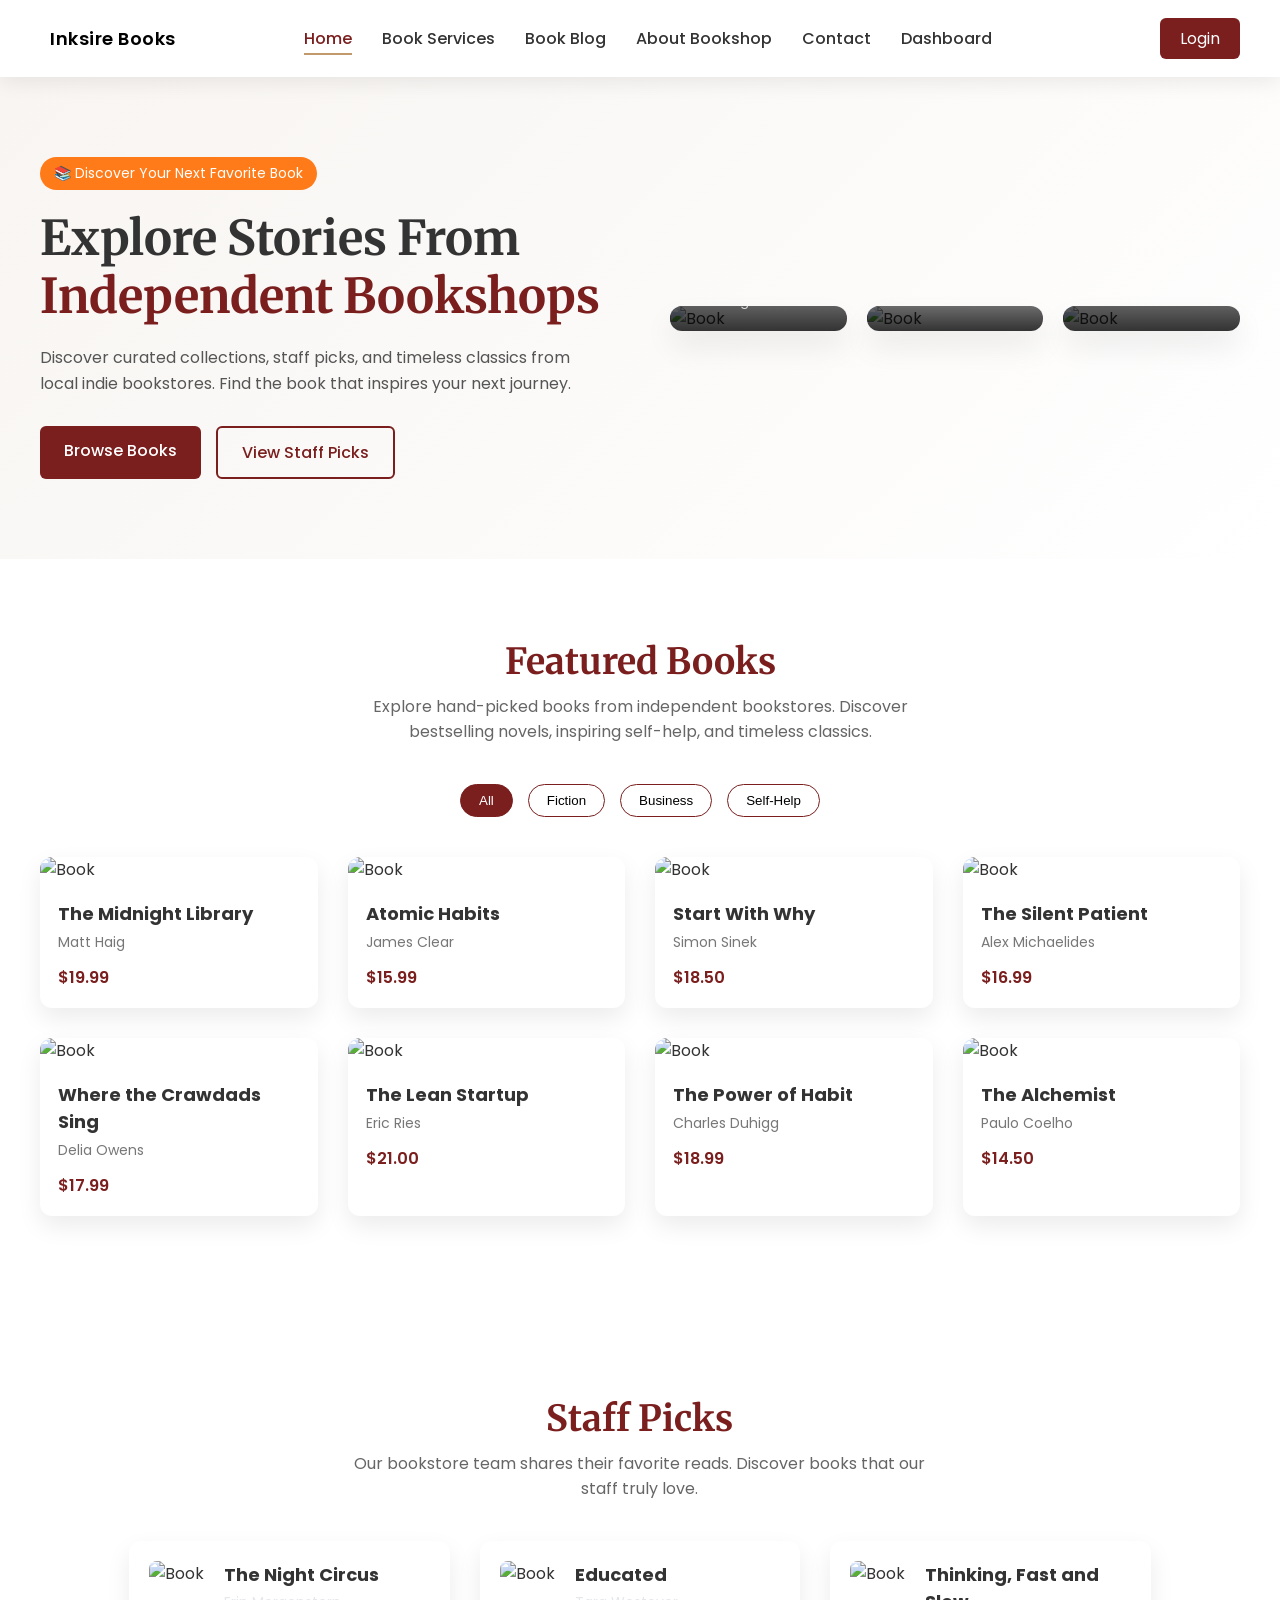
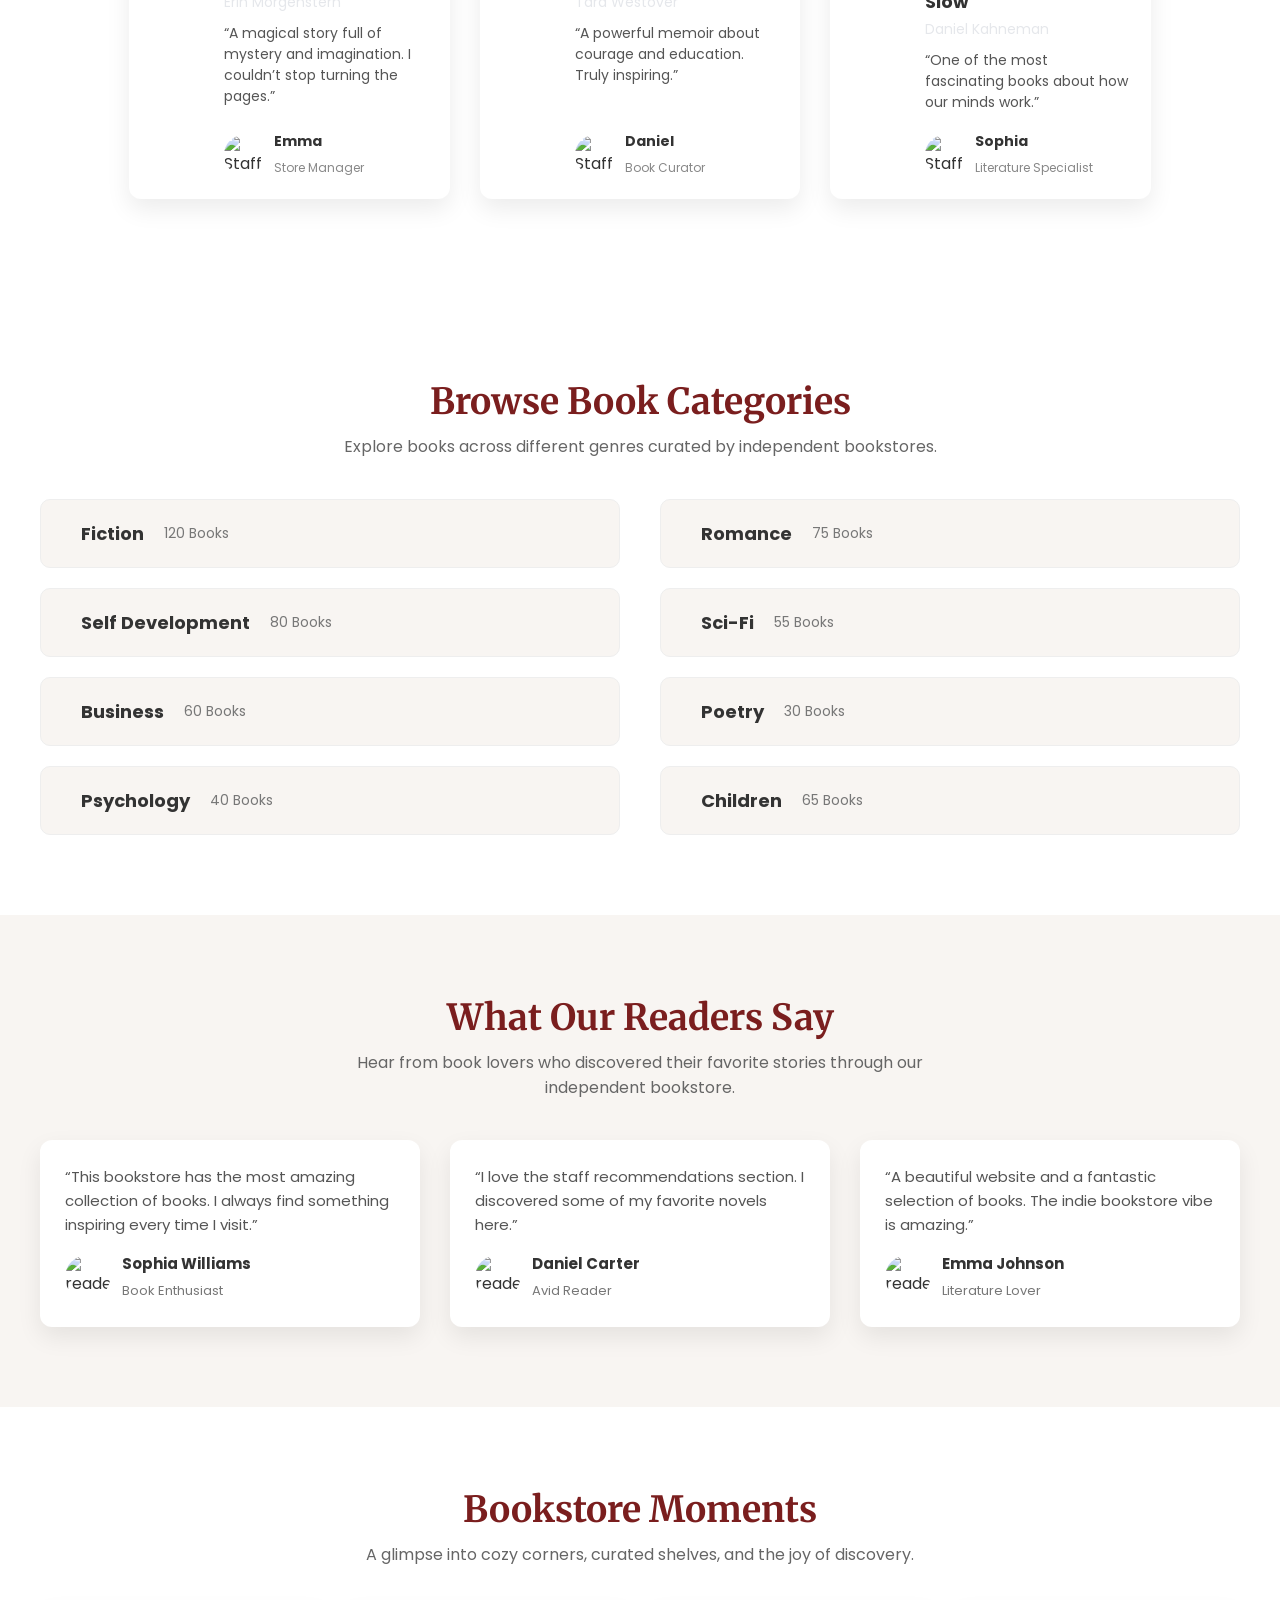
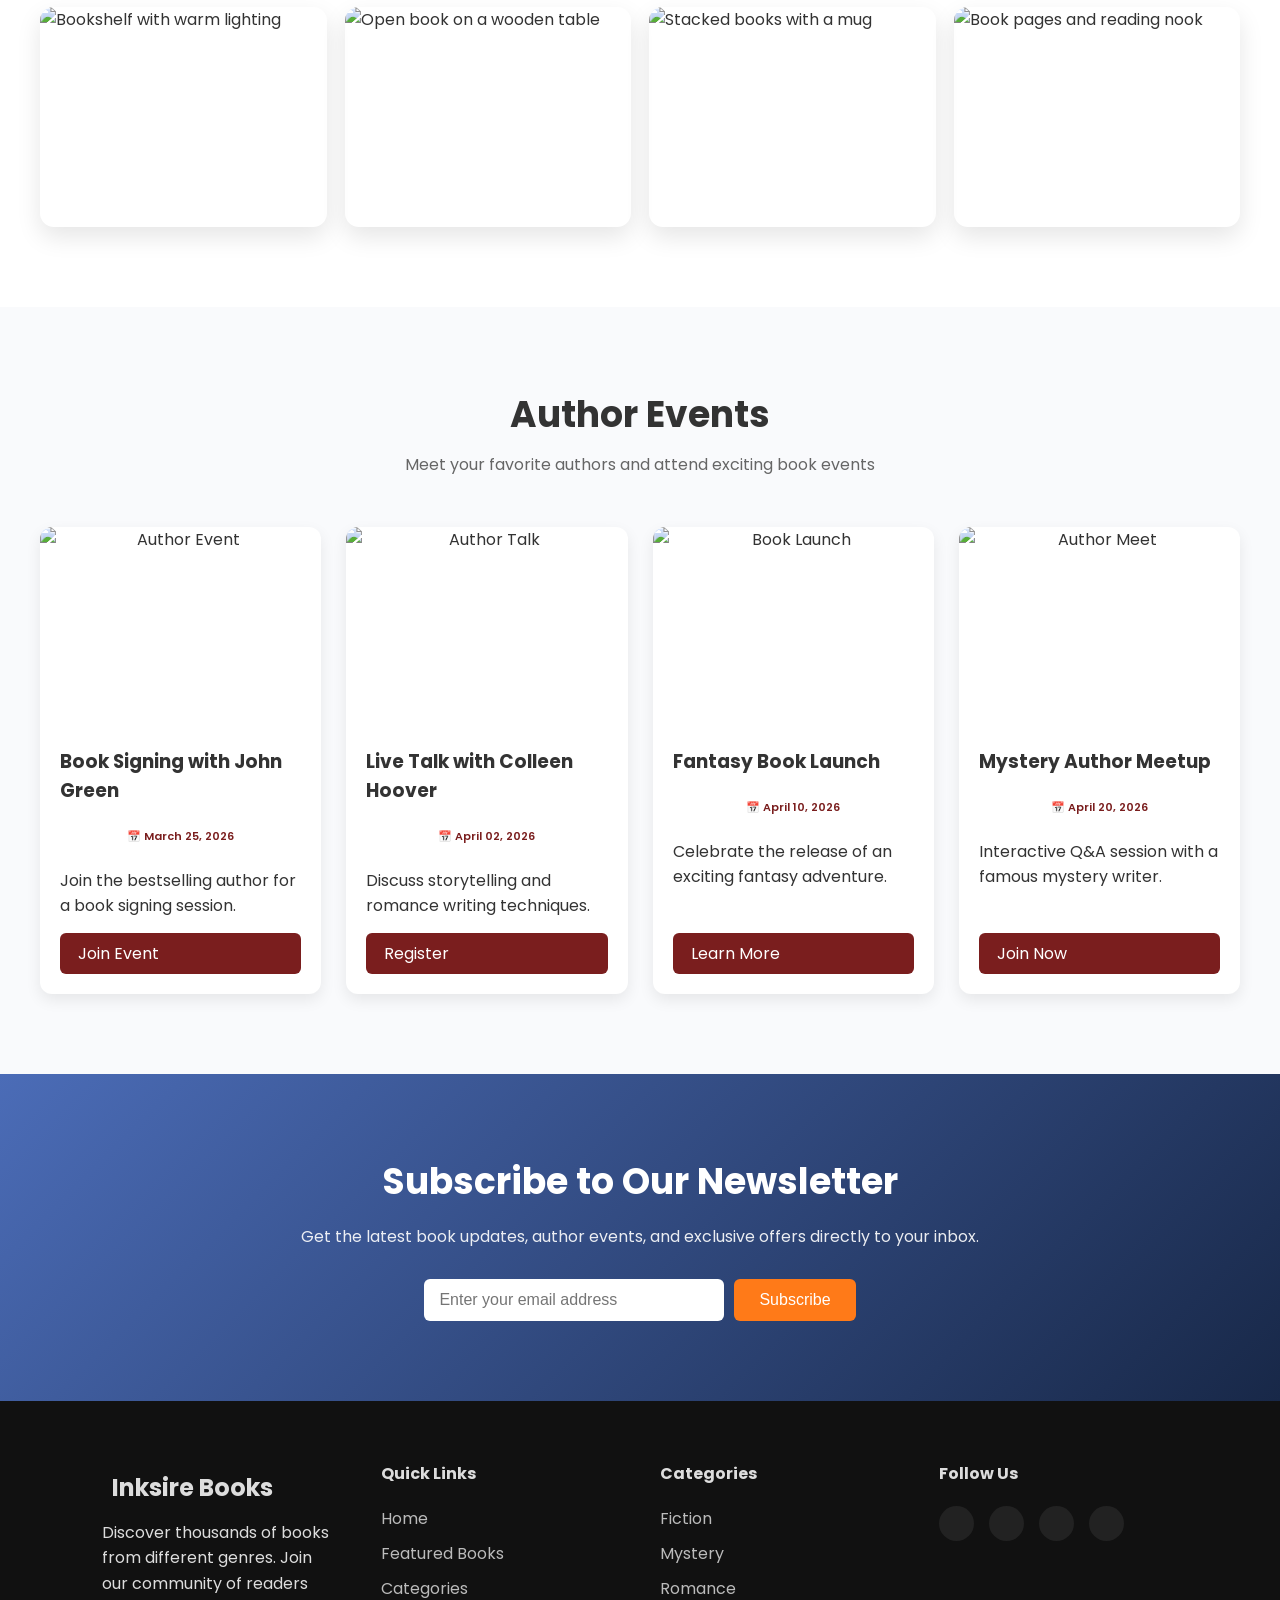
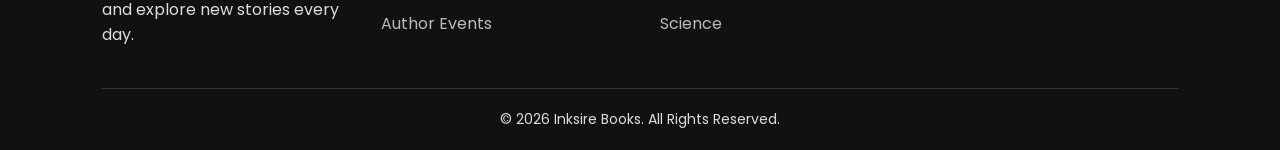
==== commit 255734ea: "Update UI and dashboard improvements" ====
--- a/pages/index.html
+++ b/pages/index.html
@@ -97,7 +97,16 @@
 <li><a href="Admin Dashboard.html">Admin Dashboard</a></li>
 <li><a href="User Dashboard.html">User Dashboard</a></li>
 </ul>
-</ul>
+        <li class="mobile-login">
+      <a href="login.html" class="btn-login">Login</a>
+    </li><li class="mobile-actions">
+      <button id="themeToggleMobile" class="icon-btn" aria-label="Toggle theme">
+        <i class="fa-solid fa-sun"></i>
+      </button>
+      <button id="rtlToggleMobile" class="icon-btn" aria-label="Toggle RTL">
+        <i class="fa-solid fa-language"></i>
+      </button>
+    </li></ul>
 
 </nav> -->
 <nav class="nav-menu">
@@ -130,7 +139,16 @@
 </ul>
 </li>
 
-</ul>
+        <li class="mobile-login">
+      <a href="login.html" class="btn-login">Login</a>
+    </li><li class="mobile-actions">
+      <button id="themeToggleMobile" class="icon-btn" aria-label="Toggle theme">
+        <i class="fa-solid fa-sun"></i>
+      </button>
+      <button id="rtlToggleMobile" class="icon-btn" aria-label="Toggle RTL">
+        <i class="fa-solid fa-language"></i>
+      </button>
+    </li></ul>
 
 </nav>
 
@@ -868,6 +886,28 @@
 </div>
 
 </div>
+
+</section>
+<!-- ================= GALLERY STRIP ================= -->
+<section class="gallery-strip">
+
+  <div class="container">
+
+    <div class="section-header">
+      <h2>Bookstore Moments</h2>
+      <p>
+        A glimpse into cozy corners, curated shelves, and the joy of discovery.
+      </p>
+    </div>
+
+    <div class="gallery-grid">
+      <img src="https://images.unsplash.com/photo-1507842217343-583bb7270b66" alt="Bookshelf with warm lighting">
+      <img src="https://images.unsplash.com/photo-1519681393784-d120267933ba" alt="Open book on a wooden table">
+      <img src="https://images.unsplash.com/photo-1524578271613-d550eacf6090" alt="Stacked books with a mug">
+      <img src="https://images.unsplash.com/photo-1512820790803-83ca734da794" alt="Book pages and reading nook">
+    </div>
+
+  </div>
 
 </section>
 <section class="author-events">
@@ -957,7 +997,12 @@
 
     <!-- Column 1 -->
     <div class="footer-col">
-      <h3 class="footer-logo">BookVerse</h3>
+      <h3 class="footer-logo">
+  <a href="index.html" class="footer-brand">
+    <i class="fa-solid fa-book"></i>
+    <span>Inksire Books</span>
+  </a>
+</h3>
       <p>
         Discover thousands of books from different genres. 
         Join our community of readers and explore new stories every day.
@@ -1002,7 +1047,7 @@
   </div>
 
   <div class="footer-bottom">
-    <p>© 2026 BookVerse. All Rights Reserved.</p>
+    <p>© 2026 Inksire Books. All Rights Reserved.</p>
   </div>
 
 </footer>
@@ -1011,3 +1056,7 @@
 
 </body>
 </html>
+
+
+
+
--- a/assets/css/style.css
+++ b/assets/css/style.css
@@ -51,6 +51,7 @@
 align-items:center;
 justify-content:space-between;
 padding:18px 0;
+min-height:64px;
 }
 
 /* LOGO */
@@ -109,6 +110,12 @@
 /* HOVER */
 
 .nav-menu a:hover{
+color:var(--primary-color);
+}
+
+/* ACTIVE */
+
+.nav-menu a.active{
 color:var(--primary-color);
 }
 
@@ -126,6 +133,10 @@
 }
 
 .nav-menu a:hover::after{
+width:100%;
+}
+
+.nav-menu a.active::after{
 width:100%;
 }
 
@@ -224,6 +235,29 @@
 gap:20px;
 }
 
+.mobile-actions{
+display:none;
+gap:12px;
+align-items:center;
+justify-content:center;
+margin-top:10px;
+}
+
+.mobile-login{
+display:none;
+width:100%;
+}
+
+.mobile-actions .icon-btn{
+width:40px;
+height:40px;
+border-radius:10px;
+background:#f3f3f3;
+display:flex;
+align-items:center;
+justify-content:center;
+}
+
 .icon-btn{
 border:none;
 background:none;
@@ -251,11 +285,57 @@
 font-size:24px;
 cursor:pointer;
 }
+@media(max-width:1100px){
+  .nav-menu ul{
+    gap:18px;
+  }
+  .nav-menu a{
+    font-size:14px;
+  }
+  .nav-actions{
+    gap:12px;
+  }
+  .btn-login{
+    padding:6px 14px;
+  }
+  .logo-text span{
+    font-size:16px;
+  }
+}
+@media(max-width:400px){
+  .logo-text span{
+    white-space:nowrap;
+    font-size:15px;
+  }
+}
 @media(max-width:900px){
 
 /* SHOW HAMBURGER */
 .hamburger{
 display:block;
+}
+
+.logo{
+order:1;
+}
+
+.nav-actions{
+display:flex;
+order:2;
+gap:10px;
+}
+
+.nav-actions .icon-btn{
+display:none;
+}
+
+.nav-actions .btn-login{
+display:inline-flex;
+padding:6px 14px;
+}
+
+.hamburger{
+order:3;
 }
 
 /* NAV MENU MOBILE */
@@ -269,6 +349,24 @@
 display:none;
 flex-direction:column;
 padding:20px;
+order:4;
+}
+
+/* Fixed header on mobile/tablet */
+.header{
+position:sticky;
+top:0;
+}
+@media(max-width:900px){
+  body{
+    padding-top:72px;
+  }
+  .header{
+    position:fixed;
+    width:100%;
+    left:0;
+    right:0;
+  }
 }
 
 /* ACTIVE MENU */
@@ -280,6 +378,7 @@
 .nav-menu ul{
 flex-direction:column;
 gap:15px;
+align-items:flex-start;
 }
 
 /* DROPDOWN MOBILE */
@@ -296,6 +395,21 @@
 .dropdown.active .dropdown-menu{
 display:block;
 }
+
+/* MOBILE ACTIONS */
+.mobile-login{
+display:block;
+}
+
+.mobile-login .btn-login{
+display:block;
+width:100%;
+text-align:center;
+}
+
+.mobile-actions{
+display:flex;
+}
 }
 /* ================= HERO SECTION ================= */
 
@@ -625,6 +739,7 @@
 border-radius:12px;
 box-shadow:0 10px 25px rgba(0,0,0,0.08);
 transition:0.4s;
+align-items:stretch;
 }
 
 .staff-card:hover{
@@ -662,12 +777,24 @@
 margin-bottom:15px;
 }
 
+.staff-info{
+display:flex;
+flex-direction:column;
+justify-content:space-between;
+flex:1;
+}
+
+.staff-review{
+min-height:66px;
+}
+
 /* STAFF MEMBER */
 
 .staff-member{
 display:flex;
 align-items:center;
 gap:10px;
+margin-top:auto;
 }
 
 .staff-member img{
@@ -927,10 +1054,52 @@
 color:#777;
 
 }
+/* ================= GALLERY STRIP ================= */
+
+.gallery-strip{
+padding:80px 0;
+background:#ffffff;
+}
+
+.gallery-grid{
+display:grid;
+grid-template-columns:repeat(4,1fr);
+gap:18px;
+margin-top:30px;
+}
+
+.gallery-grid img{
+width:100%;
+height:220px;
+object-fit:cover;
+border-radius:14px;
+box-shadow:0 10px 25px rgba(0,0,0,0.1);
+transition:0.35s;
+}
+
+.gallery-grid img:hover{
+transform:translateY(-6px);
+box-shadow:0 18px 35px rgba(0,0,0,0.18);
+}
+
+@media(max-width:1000px){
+  .gallery-grid{
+    grid-template-columns:repeat(2,1fr);
+  }
+}
+
+@media(max-width:600px){
+  .gallery-grid{
+    grid-template-columns:1fr;
+  }
+  .gallery-grid img{
+    height:240px;
+  }
+}
 /* Author Events Section */
 
 .author-events{
-  padding:80px 8%;
+  padding:80px 0;
   background:#f9fafc;
   text-align:center;
 }
@@ -966,6 +1135,8 @@
   overflow:hidden;
   box-shadow:0 6px 15px rgba(0,0,0,0.08);
   transition:0.4s;
+  display:flex;
+  flex-direction:column;
 }
 
 .event-card img{
@@ -979,16 +1150,30 @@
 .event-content{
   padding:20px;
   text-align:left;
+  display:flex;
+  flex-direction:column;
+  flex:1;
+  gap:15px;
 }
 
 .event-content h3{
-  margin-bottom:10px;
+  margin-bottom:0;
 }
 
 .event-date{
   font-size:14px;
-  color:#888;
-  margin-bottom:10px;
+  color:#7A1E1E;
+  font-weight:600;
+  margin-bottom:0;
+}
+
+.event-content p{
+  margin:0;
+}
+
+.author-events .event-date{
+  background:none;
+  color:#7A1E1E;
 }
 
 /* Button */
@@ -1002,6 +1187,7 @@
   text-decoration:none;
   border-radius:6px;
   transition:0.3s;
+  margin-top:auto;
 }
 
 .event-btn:hover{
@@ -1122,6 +1308,22 @@
 .footer-logo{
   font-size:24px;
   margin-bottom:15px;
+}
+
+.footer-brand{
+  display:inline-flex;
+  align-items:center;
+  gap:10px;
+  text-decoration:none;
+  color:#ddd;
+}
+
+.footer-brand i{
+  color:#C19A6B;
+}
+
+.footer-brand:hover{
+  color:#fff;
 }
 
 .footer-col p{
@@ -1978,8 +2180,21 @@
 .rating{
 color:#f5b50a;
 }
+
+/* Home page 2 staff picks contrast */
+.staff-picks .book-info{
+background:#1a1a1a;
+}
+
+.staff-picks .book-info h4{
+color:#ffffff;
+}
+
+.staff-picks .author{
+color:#e5e7eb;
+}
 .hp2-events{
-padding:110px 8%;
+padding:110px 0;
 background:#f7f5f2;
 }
 
@@ -2015,6 +2230,8 @@
 overflow:hidden;
 box-shadow:0 15px 35px rgba(0,0,0,0.08);
 transition:.3s;
+display:flex;
+flex-direction:column;
 }
 
 .hp2-event-card:hover{
@@ -2062,6 +2279,9 @@
 
 .hp2-event-content{
 padding:20px;
+display:flex;
+flex-direction:column;
+flex:1;
 }
 
 .hp2-event-content h3{
@@ -2086,6 +2306,7 @@
 text-decoration:none;
 font-size:14px;
 transition:.3s;
+margin-top:auto;
 }
 
 .hp2-event-btn:hover{
@@ -2108,7 +2329,7 @@
 }
 .hp2-newsletter{
 
-padding:120px 8%;
+padding:120px 0;
 
 background:linear-gradient(
 135deg,
@@ -2119,6 +2340,7 @@
 display:flex;
 justify-content:center;
 align-items:center;
+text-align:center;
 
 }
 
@@ -2129,7 +2351,13 @@
 max-width:650px;
 text-align:center;
 color:#fff;
-
+margin:0 auto;
+
+}
+
+.hp2-newsletter-box h2,
+.hp2-newsletter-box p{
+text-align:center;
 }
 
 /* heading */
@@ -4176,8 +4404,18 @@
 border-radius:6px;
 
 font-size:14px;
+line-height:1.4;
+font-family:inherit;
 
 transition:0.3s;
+}
+
+.bscontact-row input{
+margin-bottom:0;
+}
+
+.bscontact-form textarea{
+min-height:160px;
 }
 
 /* focus effect */
@@ -4238,6 +4476,9 @@
 box-shadow:0 10px 30px rgba(0,0,0,0.08);
 
 transition:0.35s;
+display:flex;
+flex-direction:column;
+align-items:center;
 }
 
 /* icon */
@@ -4268,6 +4509,7 @@
 .bscontactcards-detail{
 font-weight:600;
 color:#7A1E1E;
+margin-top:auto;
 }
 
 /* hover effect */
@@ -4496,6 +4738,8 @@
   align-items:center;
   gap:12px;
   position:relative;
+  text-decoration:none;
+  color:inherit;
 }
 
 .brand-mark{
@@ -4505,10 +4749,10 @@
   display:flex;
   align-items:center;
   justify-content:center;
-  background:linear-gradient(135deg,var(--admin-accent),var(--admin-accent-strong));
+  background:linear-gradient(135deg,#7A1E1E,#C19A6B);
   color:#fff;
   font-size:18px;
-  box-shadow:0 12px 25px rgba(34,211,238,0.35);
+  box-shadow:0 12px 25px rgba(122,30,30,0.25);
 }
 
 .brand-text h3{
@@ -4735,6 +4979,14 @@
   margin-right:10px;
 }
 
+.sidebar-close{
+  display:none;
+  position:absolute;
+  top:12px;
+  right:12px;
+  z-index:5;
+}
+
 .navbar-left p{
   color:#94a3b8;
   font-size:13px;
@@ -4777,6 +5029,10 @@
   align-items:center;
   justify-content:center;
   transition:0.3s;
+}
+
+.ghost-btn.nav-toggle{
+  display:none;
 }
 
 .ghost-btn:hover{
@@ -5061,6 +5317,250 @@
   gap:20px;
 }
 
+.user-analytics-grid{
+  grid-template-columns:1.2fr 1fr;
+  margin-top:20px;
+}
+
+.pie-wrap{
+  display:flex;
+  align-items:center;
+  gap:18px;
+  margin-top:10px;
+}
+
+.pie-chart{
+  width:140px;
+  height:140px;
+  transform:rotate(-90deg);
+}
+
+.pie-ring{
+  fill:none;
+  stroke:#e5e7eb;
+  stroke-width:8;
+}
+
+.pie-slice{
+  fill:none;
+  stroke-width:8;
+  stroke-linecap:round;
+  stroke-dasharray:0 100;
+  transition:stroke-dasharray 0.4s ease;
+}
+
+.slice-a{
+  stroke:#7A1E1E;
+  stroke-dasharray:42 58;
+}
+
+.slice-b{
+  stroke:#C19A6B;
+  stroke-dasharray:33 67;
+  stroke-dashoffset:-42;
+}
+
+.slice-c{
+  stroke:#f59e0b;
+  stroke-dasharray:25 75;
+  stroke-dashoffset:-75;
+}
+
+.pie-legend{
+  display:flex;
+  flex-direction:column;
+  gap:8px;
+  font-size:13px;
+  color:#6b7280;
+}
+
+.pie-legend i{
+  display:inline-block;
+  width:10px;
+  height:10px;
+  border-radius:50%;
+  margin-right:8px;
+}
+
+.pie-legend span:nth-child(1) i{background:#7A1E1E;}
+.pie-legend span:nth-child(2) i{background:#C19A6B;}
+.pie-legend span:nth-child(3) i{background:#f59e0b;}
+
+.mini-bars{
+  display:grid;
+  grid-template-columns:repeat(7,1fr);
+  gap:10px;
+  align-items:end;
+  height:140px;
+  margin-top:10px;
+}
+
+.mini-bar{
+  display:flex;
+  flex-direction:column;
+  align-items:center;
+  gap:8px;
+  color:#94a3b8;
+  font-size:11px;
+}
+
+.mini-bar::before{
+  content:"";
+  width:100%;
+  height:var(--bar);
+  background:linear-gradient(180deg,#7A1E1E,#C19A6B);
+  border-radius:10px;
+}
+
+@media(max-width:900px){
+  .user-analytics-grid{
+    grid-template-columns:1fr;
+  }
+  .pie-wrap{
+    flex-direction:column;
+    align-items:flex-start;
+  }
+}
+
+.mini-chart-row{
+  display:grid;
+  grid-template-columns:repeat(2,minmax(0,1fr));
+  gap:16px;
+  margin:16px 0 8px;
+}
+
+.mini-chart-card{
+  background:var(--ad-surface);
+  border:1px solid var(--ad-border);
+  border-radius:16px;
+  padding:16px;
+  box-shadow:0 10px 24px rgba(15,23,42,0.06);
+}
+
+.mini-chart-card h4{
+  font-size:14px;
+  margin-bottom:10px;
+}
+
+.mini-note{
+  font-size:12px;
+  color:var(--ad-ink-muted);
+  margin-top:10px;
+}
+
+.sparkline{
+  display:grid;
+  grid-template-columns:repeat(6,1fr);
+  gap:8px;
+  align-items:end;
+  height:70px;
+}
+
+.sparkline span{
+  display:block;
+  height:var(--h);
+  background:linear-gradient(180deg,#7A1E1E,#C19A6B);
+  border-radius:10px;
+}
+
+.pill-progress{
+  display:flex;
+  flex-direction:column;
+  gap:8px;
+}
+
+.pill{
+  position:relative;
+  background:#f3f4f6;
+  border-radius:999px;
+  padding:6px 10px;
+  font-size:12px;
+  color:#374151;
+  overflow:hidden;
+}
+
+.pill::after{
+  content:"";
+  position:absolute;
+  top:0;
+  left:0;
+  height:100%;
+  width:var(--w);
+  background:rgba(193,154,107,0.35);
+  z-index:-1;
+}
+
+.donut-mini{
+  width:90px;
+  height:90px;
+  border-radius:50%;
+  background:conic-gradient(#7A1E1E 0 45%, #C19A6B 45% 75%, #f59e0b 75% 100%);
+  display:flex;
+  align-items:center;
+  justify-content:center;
+  color:#ffffff;
+  font-weight:600;
+  margin-top:6px;
+}
+
+.donut-label{
+  background:rgba(0,0,0,0.35);
+  padding:6px 10px;
+  border-radius:999px;
+  font-size:11px;
+}
+
+.range-bars{
+  display:flex;
+  flex-direction:column;
+  gap:10px;
+}
+
+.range-bars div{
+  display:flex;
+  align-items:center;
+  gap:10px;
+  font-size:12px;
+  color:#374151;
+}
+
+.range-bars em{
+  flex:1;
+  height:8px;
+  border-radius:999px;
+  background:#e5e7eb;
+  position:relative;
+  overflow:hidden;
+}
+
+.range-bars em::after{
+  content:"";
+  position:absolute;
+  left:0;
+  top:0;
+  height:100%;
+  width:var(--w);
+  background:linear-gradient(90deg,#7A1E1E,#C19A6B);
+}
+
+.goal-ring{
+  width:90px;
+  height:90px;
+  border-radius:50%;
+  background:conic-gradient(#7A1E1E 0 60%, #e5e7eb 60% 100%);
+  display:flex;
+  align-items:center;
+  justify-content:center;
+  font-weight:600;
+  color:#7A1E1E;
+}
+
+@media(max-width:900px){
+  .mini-chart-row{
+    grid-template-columns:1fr;
+  }
+}
+
 .chart-card{
   padding:20px;
   border-radius:18px;
@@ -5835,7 +6335,7 @@
   height:100vh;
   margin:0;
   border-radius:0;
-  padding:0;
+  padding:24px 28px;
 }
 
 .user-dashboard-page .user-dashboard-shell .admin-main{
@@ -5848,7 +6348,13 @@
   height:100vh;
   margin:0;
   border-radius:0;
-  padding:0;
+  padding:24px 28px;
+}
+
+.admin-dashboard-page .admin-main,
+.user-dashboard-page .admin-main{
+  padding:24px 28px;
+  box-sizing:border-box;
 }
 
 .admin-dashboard-page .admin-dashboard-sidebar{
@@ -6012,6 +6518,50 @@
 
 .user-dashboard-page .clean-menu .menu-item:hover{
   background:rgba(193,154,107,0.18);
+}
+
+.admin-dashboard-page .content-section,
+.user-dashboard-page .content-section{
+  margin-bottom:24px;
+}
+
+/* Dashboard section visibility (menu-driven) */
+.admin-dashboard-page .content-section,
+.user-dashboard-page .content-section{
+  display:none;
+}
+
+.admin-dashboard-page .content-section.active-section,
+.user-dashboard-page .content-section.active-section{
+  display:flex;
+}
+
+.admin-dashboard-page .overview-section,
+.user-dashboard-page .overview-section{
+  display:none;
+}
+
+.admin-dashboard-page .overview-section.active-section,
+.user-dashboard-page .overview-section.active-section{
+  display:block;
+}
+
+.admin-dashboard-page .clean-section,
+.user-dashboard-page .clean-section,
+.admin-dashboard-page .kpi-card.clean-card,
+.user-dashboard-page .kpi-card.clean-card,
+.admin-dashboard-page .chart-card,
+.user-dashboard-page .chart-card,
+.admin-dashboard-page .clean-table,
+.user-dashboard-page .clean-table,
+.admin-dashboard-page .order-card.clean-card,
+.user-dashboard-page .order-card.clean-card,
+.admin-dashboard-page .progress-card,
+.user-dashboard-page .progress-card,
+.admin-dashboard-page .book-card-mini,
+.user-dashboard-page .book-card-mini{
+  border-radius:16px;
+  box-shadow:0 12px 28px rgba(15,23,42,0.08);
 }
 
 .admin-dashboard-page .brand-inline i{
@@ -6529,6 +7079,7 @@
   gap:8px;
   font-weight:800;
   color:#ffffff;
+  text-decoration:none;
 }
 
 .brand-inline i{
@@ -6721,6 +7272,7 @@
   }
   .admin-main{
     margin:0 16px 24px;
+    padding:0 16px 24px;
   }
   .admin-navbar{
     position:static;
@@ -6740,7 +7292,7 @@
   .navbar-actions{
     justify-content:flex-start;
   }
-  .nav-toggle{
+  .ghost-btn.nav-toggle{
     display:inline-flex;
   }
   .navbar-left{
@@ -6753,6 +7305,18 @@
   }
   .settings-layout{
     grid-template-columns:1fr;
+  }
+
+  .admin-dashboard-page .admin-dashboard-sidebar,
+  .user-dashboard-page .user-dashboard-sidebar{
+    position:static;
+    transform:none;
+    width:100%;
+    margin:0 0 16px;
+    height:auto;
+    left:auto;
+    right:auto;
+    top:auto;
   }
 }
 
@@ -6770,7 +7334,7 @@
     width:100%;
     max-width:100%;
     margin:0;
-    padding:0;
+    padding:12px;
     box-sizing:border-box;
   }
 
@@ -6844,14 +7408,44 @@
   }
   .user-dashboard-page .admin-main{
     margin:0;
-    padding:0 12px 24px;
+    padding:0 16px 24px;
     max-height:none;
     height:auto;
   }
   .user-dashboard-page .clean-navbar{
-    position:sticky;
+    position:fixed;
     top:0;
-    z-index:5;
+    left:0;
+    right:0;
+    z-index:50;
+  }
+
+  .user-dashboard-page .user-dashboard-sidebar{
+    position:static;
+    transform:none;
+    width:100%;
+    margin:0 0 16px;
+    left:auto;
+    right:auto;
+    top:auto;
+  }
+}
+
+@media(max-width:900px){
+  .admin-dashboard-page .clean-navbar{
+    position:fixed;
+    top:0;
+    left:0;
+    right:0;
+    z-index:50;
+  }
+
+  .admin-dashboard-page .admin-main{
+    padding-top:80px;
+  }
+
+  .user-dashboard-page .admin-main{
+    padding-top:80px;
   }
 }
 
@@ -6888,6 +7482,29 @@
   }
   .user-dashboard-page .settings-tabs .tab-btn{
     flex:1 1 120px;
+  }
+}
+
+@media(max-width:600px){
+  .admin-dashboard-page .clean-navbar{
+    flex-direction:column;
+    align-items:flex-start;
+    gap:12px;
+    padding:14px;
+  }
+
+  .admin-dashboard-page .navbar-actions{
+    width:100%;
+    justify-content:space-between;
+    flex-wrap:wrap;
+  }
+
+  .admin-dashboard-page .admin-brand-left{
+    font-size:18px;
+  }
+
+  .admin-dashboard-page .admin-brand-left span{
+    line-height:1.2;
   }
 }
 
@@ -7101,11 +7718,36 @@
     left:16px;
     right:16px;
     z-index:30;
-    transform:translateY(-120%);
+    transform:translateX(-110%);
     transition:transform 0.35s ease;
   }
   .admin-shell.sidebar-open .admin-sidebar{
-    transform:translateY(0);
+    transform:translateX(0);
+  }
+  .admin-dashboard-page .admin-dashboard-sidebar,
+  .user-dashboard-page .user-dashboard-sidebar{
+    position:fixed;
+    top:16px;
+    left:16px;
+    right:16px;
+    z-index:30;
+    transform:translateX(-110%);
+    transition:transform 0.35s ease;
+    margin:0;
+    width:auto;
+    height:calc(100vh - 32px);
+    overflow-y:auto;
+    -webkit-overflow-scrolling:touch;
+  }
+  .admin-shell.sidebar-open .admin-dashboard-sidebar,
+  .admin-shell.sidebar-open .user-dashboard-sidebar{
+    transform:translateX(0);
+  }
+  .ghost-btn.nav-toggle{
+    display:flex;
+  }
+  .sidebar-close{
+    display:flex;
   }
 }
 
@@ -7162,6 +7804,36 @@
 background:rgba(0,0,0,0.6);
 padding:50px;
 backdrop-filter:blur(15px);
+}
+
+.auth-brand{
+display:flex;
+justify-content:center;
+margin-bottom:18px;
+}
+
+.auth-logo{
+display:inline-flex;
+align-items:center;
+gap:10px;
+text-decoration:none;
+color:#ffffff;
+font-weight:600;
+font-size:18px;
+}
+
+.auth-logo i{
+font-size:26px;
+color:#C19A6B;
+}
+
+.auth-logo span{
+font-family:'Playfair Display',serif;
+letter-spacing:0.4px;
+}
+
+.auth-logo:hover{
+color:#ffffff;
 }
 
 .login-box h2{
@@ -7185,7 +7857,7 @@
 
 .input-group input{
 width:100%;
-padding:14px 14px 14px 40px;
+padding:14px 44px 14px 40px;
 border-radius:10px;
 border:1px solid rgba(255,255,255,0.2);
 background:transparent;
@@ -7220,6 +7892,13 @@
 top:50%;
 transform:translateY(-50%);
 cursor:pointer;
+width:32px;
+height:32px;
+display:flex;
+align-items:center;
+justify-content:center;
+border-radius:50%;
+color:#C19A6B;
 }
 
 /* OPTIONS */
@@ -7272,16 +7951,35 @@
 display:flex;
 gap:15px;
 justify-content:center;
+flex-wrap:wrap;
 }
 
 .social-login button{
-width:45px;
-height:45px;
-border-radius:50%;
 border:none;
-background:#fff;
-color:#000;
 cursor:pointer;
+}
+
+.social-btn{
+display:flex;
+align-items:center;
+gap:8px;
+padding:10px 14px;
+border-radius:999px;
+background:#ffffff;
+color:#111111;
+font-size:14px;
+font-weight:500;
+box-shadow:0 6px 16px rgba(0,0,0,0.2);
+transition:0.3s;
+}
+
+.social-btn i{
+font-size:16px;
+}
+
+.social-btn:hover{
+transform:translateY(-2px);
+box-shadow:0 10px 20px rgba(0,0,0,0.25);
 }
 
 /* SIGNUP */
@@ -7419,7 +8117,7 @@
 
 .input-group input{
 width:100%;
-padding:14px 14px 14px 40px;
+padding:14px 44px 14px 40px;
 border-radius:10px;
 border:1px solid rgba(255,255,255,0.2);
 background:transparent;
@@ -7454,6 +8152,13 @@
 top:50%;
 transform:translateY(-50%);
 cursor:pointer;
+width:32px;
+height:32px;
+display:flex;
+align-items:center;
+justify-content:center;
+border-radius:50%;
+color:#C19A6B;
 }
 
 /* STRENGTH */
@@ -7511,16 +8216,12 @@
 display:flex;
 justify-content:center;
 gap:15px;
+flex-wrap:wrap;
 }
 
 .social-login button{
-width:45px;
-height:45px;
-border-radius:50%;
 border:none;
 cursor:pointer;
-background:#fff;
-color:#000;
 }
 
 /* LOGIN */
--- a/assets/css/dark-mode.css
+++ b/assets/css/dark-mode.css
@@ -1,11 +1,35 @@
 body.dark-mode{
-background:#111;
-color:#eee;
+background:#0f0f10;
+color:#e5e7eb;
 }
 
 body.dark-mode .header{
 background:#000;
 }
+
+body.dark-mode h1,
+body.dark-mode h2,
+body.dark-mode h3,
+body.dark-mode h4,
+body.dark-mode h5,
+body.dark-mode h6{
+color:#f9fafb;
+}
+
+body.dark-mode p,
+body.dark-mode span,
+body.dark-mode li,
+body.dark-mode label{
+color:#d1d5db;
+}
+
+body.dark-mode a{
+color:#C19A6B;
+}
+
+body.dark-mode a:hover{
+color:#d7b58a;
+}
 body.dark-mode .icon-btn{
 color:#ffffff;
 }
@@ -14,6 +38,10 @@
 }
 body.dark-mode .nav-menu a{
 color:#ddd;
+}
+
+body.dark-mode .nav-menu a.active{
+color:#C19A6B;
 }
 
 body.dark-mode .dropdown-menu{
@@ -93,6 +121,26 @@
 body.dark-mode .staff-review{
 color:#cbd5e1;
 }
+
+body.dark-mode .staff-picks .book-card{
+background:#1a1a1a;
+}
+
+body.dark-mode .staff-picks .book-info h4{
+color:#f9fafb;
+}
+
+body.dark-mode .staff-picks .staff-header p{
+color:#cbd5e1;
+}
+
+body.dark-mode .staff-picks .rating{
+color:#ffffff;
+}
+
+body.dark-mode .staff-picks .author{
+color:#e5e7eb;
+}
 /* BOOK CATEGORIES DARK */
 
 body.dark-mode .book-categories{
@@ -125,6 +173,10 @@
 body.dark-mode .testimonial-user span{
 color:#aaa;
 }
+
+body.dark-mode .gallery-strip{
+background:#111;
+}
 body.dark-mode{
   background:#121212;
   color:#eee;
@@ -143,15 +195,20 @@
 }
 
 body.dark-mode .event-date{
-  color:#aaa;
+  color:#C19A6B;
+}
+
+body.dark-mode .author-events .event-date{
+  color:#C19A6B;
 }
 
 body.dark-mode .event-btn{
-  background:#ff7a18;
+  background:#C19A6B;
+  color:#111;
 }
 
 body.dark-mode .event-btn:hover{
-  background:#ff5400;
+  background:#b18356;
 }
 /* Dark Mode */
 
@@ -169,7 +226,8 @@
 }
 
 body.dark-mode .newsletter-form button{
-  background:#ff7a18;
+  background:#C19A6B;
+  color:#111;
 }
 /* Dark Mode */
 
@@ -242,7 +300,7 @@
 body.dark-mode .hp2-newsletter-form button{
 
 background:#C19A6B;
-color:#fff;
+color:#111;
 
 }
 body.dark-mode .svc-services{
--- a/assets/css/rtl.css
+++ b/assets/css/rtl.css
@@ -1,5 +1,10 @@
 html[dir="rtl"] body{
 direction:rtl;
+}
+
+[dir="rtl"] .rtl-flip{
+transform:scaleX(-1);
+display:inline-block;
 }
 
 /* html[dir="rtl"] .nav-wrapper{
